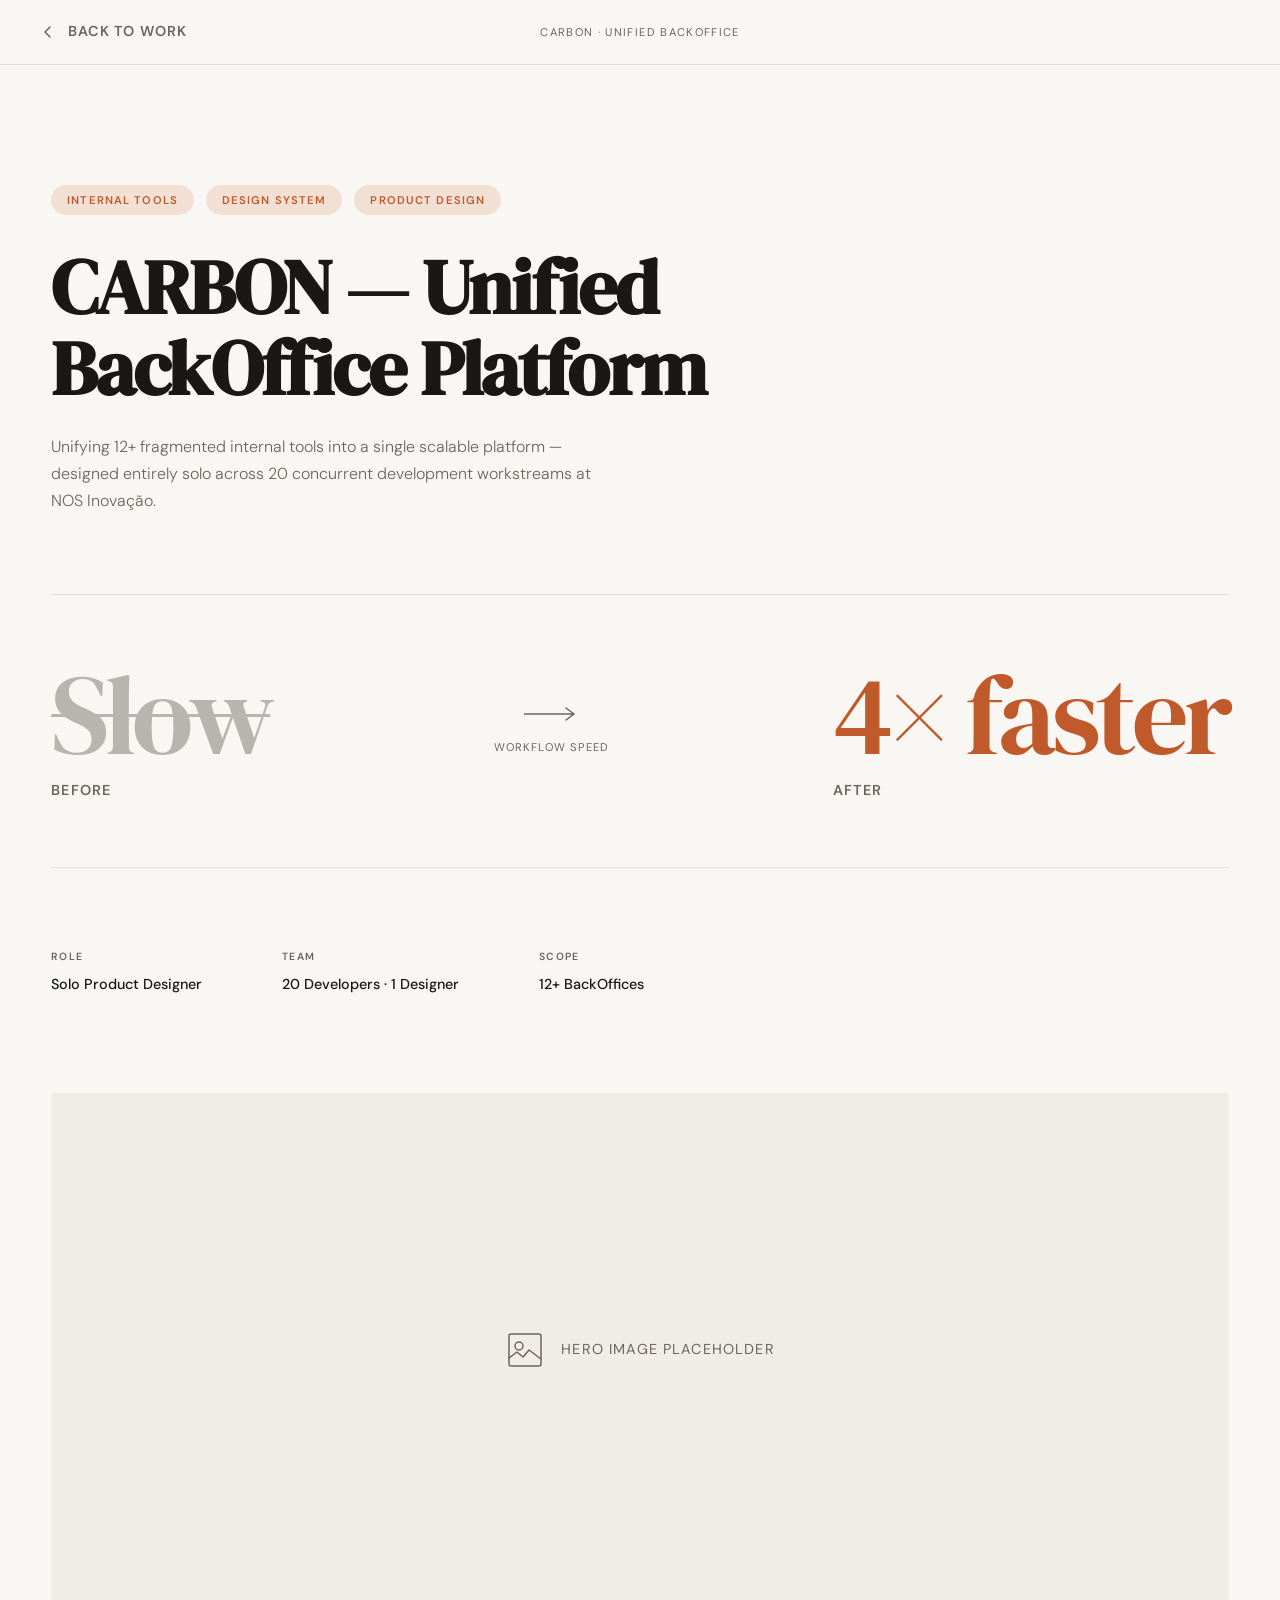
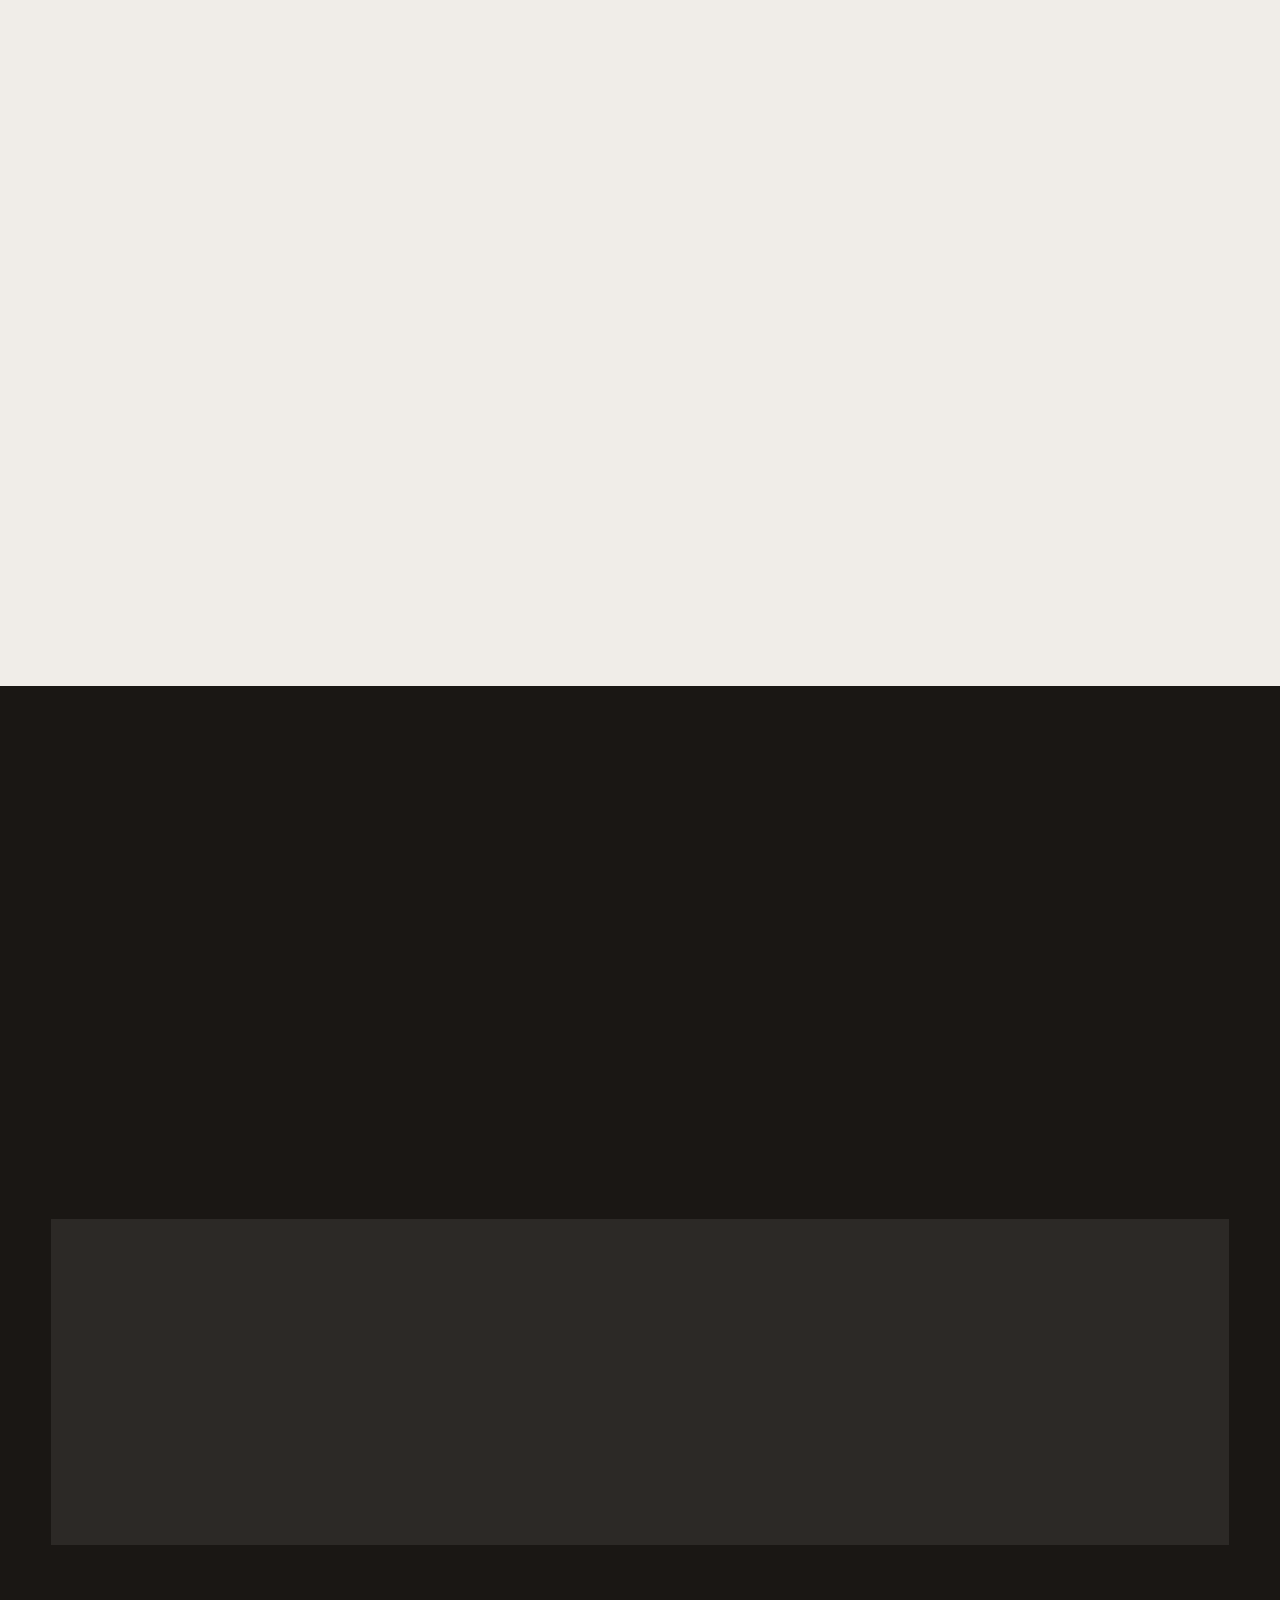
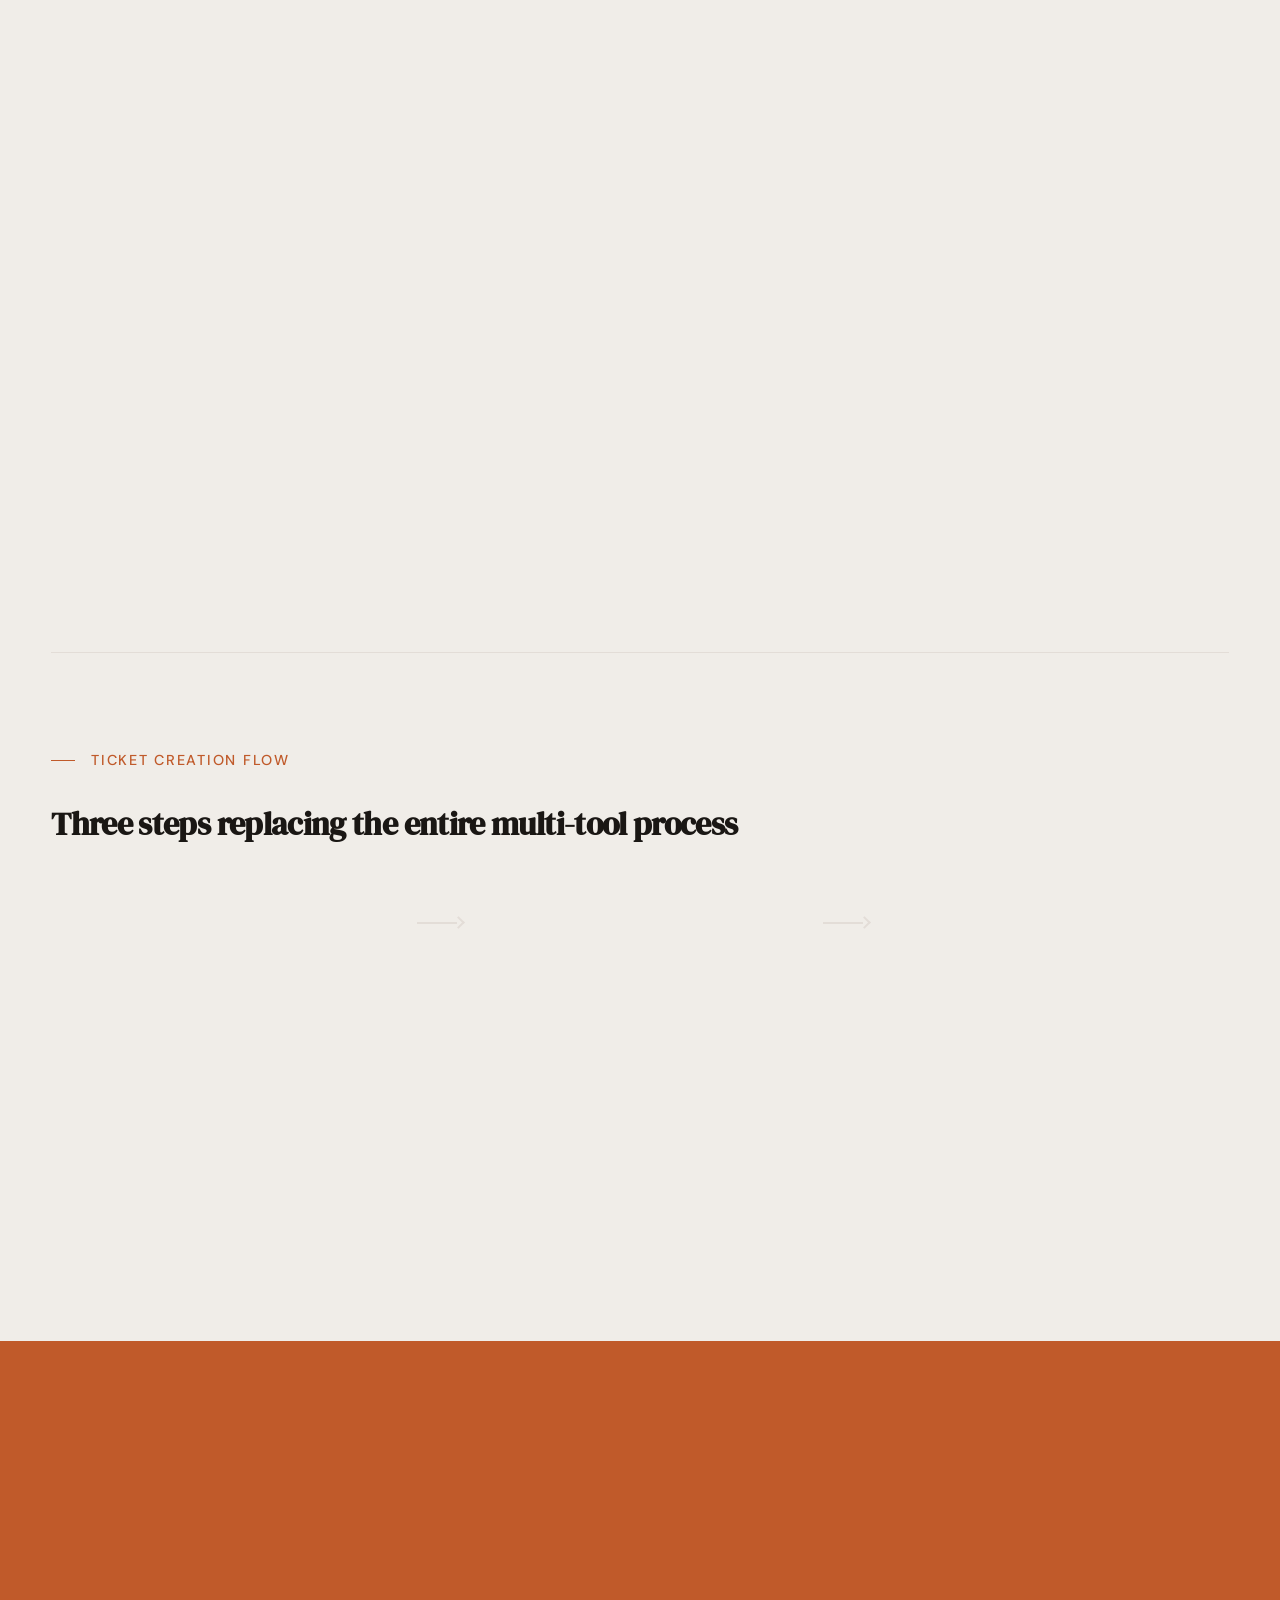
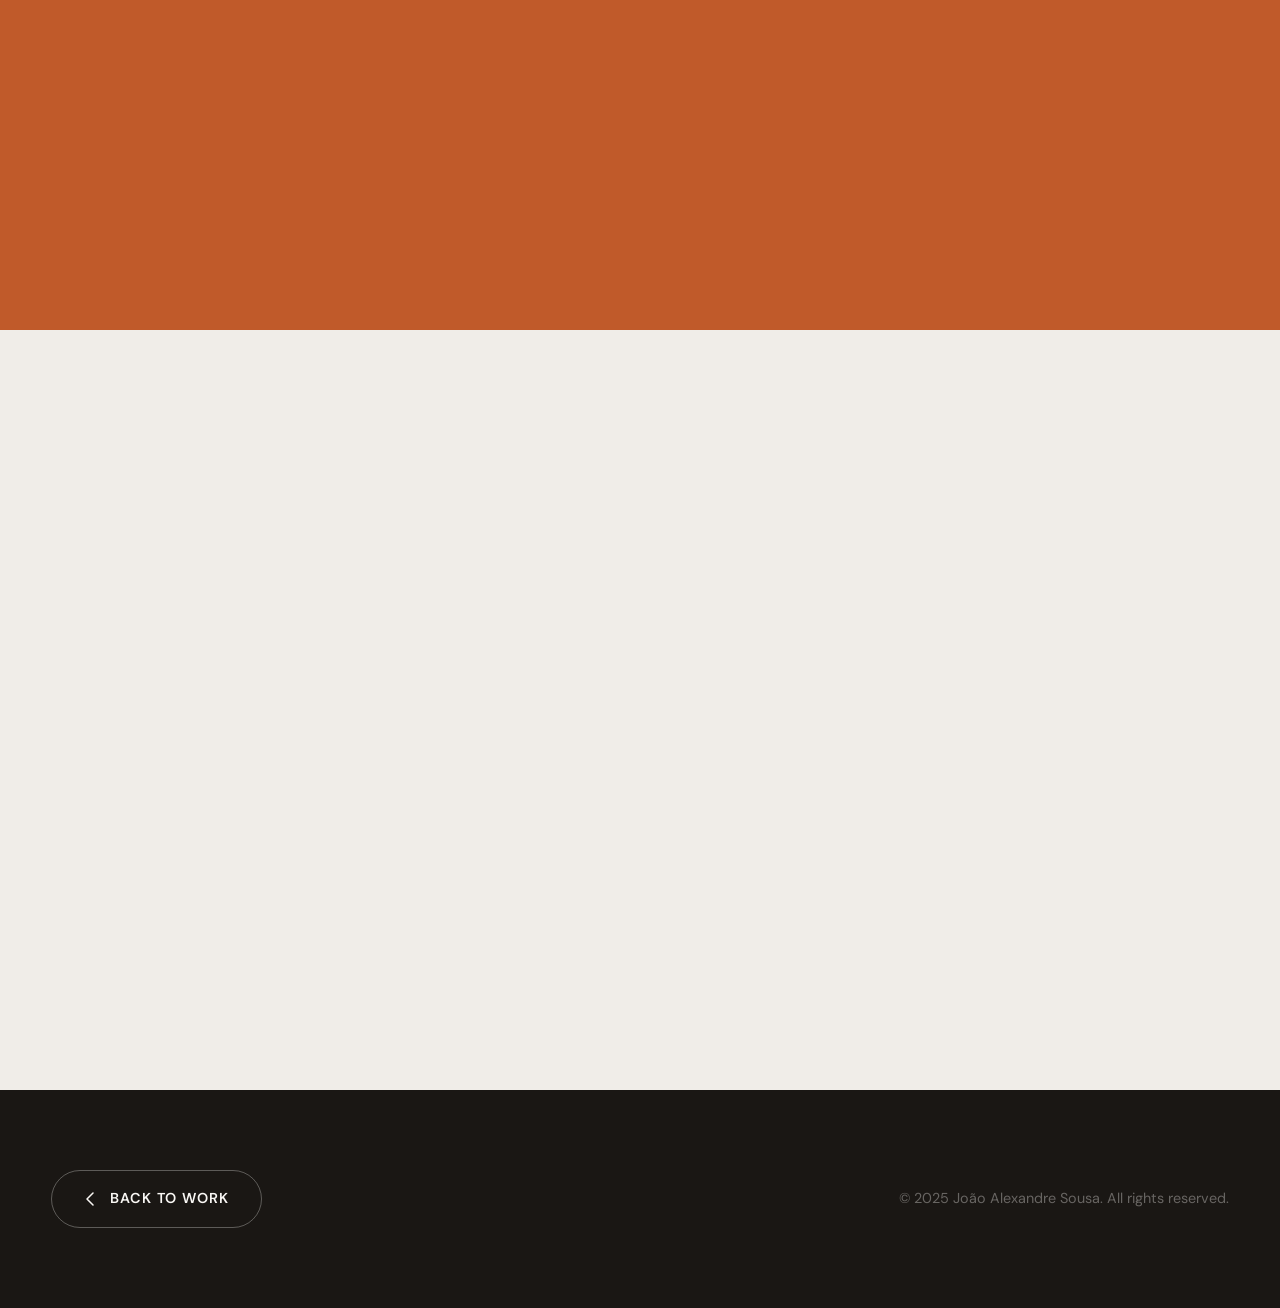
==== carbon.html @ 428cc0e3 "added images to the case study cards" ====
<!DOCTYPE html>
<html lang="en">
<head>
  <meta charset="UTF-8" />
  <meta name="viewport" content="width=device-width, initial-scale=1.0" />
  <title>CARBON — Unified BackOffice · João Alexandre Sousa</title>

  <link rel="preconnect" href="https://fonts.googleapis.com" />
  <link rel="preconnect" href="https://fonts.gstatic.com" crossorigin />
  <link href="https://fonts.googleapis.com/css2?family=DM+Sans:ital,opsz,wght@0,9..40,300;0,9..40,400;0,9..40,500;0,9..40,600;1,9..40,300&family=DM+Serif+Display:ital@0;1&display=swap" rel="stylesheet" />

  <link rel="stylesheet" href="css/tokens.css" />
  <link rel="stylesheet" href="css/base.css" />
  <link rel="stylesheet" href="css/animations.css" />
  <link rel="stylesheet" href="css/layout.css" />
  <link rel="stylesheet" href="css/components.css" />
  <link rel="stylesheet" href="css/project.css" />
</head>
<body class="project-page">

  <div class="scroll-progress" id="scroll-progress" aria-hidden="true"></div>

  <!-- ─── NAV ─── -->
  <nav class="project-nav" aria-label="Case study navigation">
    <a href="index.html#case-studies" class="project-nav__back" aria-label="Back to portfolio">
      <svg width="16" height="16" viewBox="0 0 16 16" fill="none" aria-hidden="true">
        <path d="M10 13L5 8l5-5" stroke="currentColor" stroke-width="1.5" stroke-linecap="round" stroke-linejoin="round"/>
      </svg>
      Back to Work
    </a>
    <span class="project-nav__label">CARBON · Unified BackOffice</span>
    <div></div>
  </nav>

  <main>

    <!-- ─── HERO ─── -->
    <section class="proj-hero" aria-labelledby="proj-title">
      <div class="container">
        <div class="proj-tags" aria-label="Project tags">
          <span class="proj-tag">Internal Tools</span>
          <span class="proj-tag">Design System</span>
          <span class="proj-tag">Product Design</span>
        </div>

        <h1 id="proj-title" class="proj-title">CARBON — Unified BackOffice Platform</h1>
        <p class="proj-subtitle">Unifying 12+ fragmented internal tools into a single scalable platform — designed entirely solo across 20 concurrent development workstreams at NOS Inovação.</p>

        <!-- Before → After transform -->
        <div class="hero-impact" aria-label="Impact: VIP team workflows are now 4× faster">
          <div class="hero-impact__before">
            <span class="impact-value impact-value--before">Slow</span>
            <span class="impact-label">Before</span>
          </div>
          <div class="hero-impact__arrow" aria-hidden="true">
            <svg width="56" height="16" viewBox="0 0 56 16" fill="none">
              <path d="M0 8h50M42 2l8 6-8 6" stroke="currentColor" stroke-width="1.5" stroke-linecap="round" stroke-linejoin="round"/>
            </svg>
            <span>Workflow speed</span>
          </div>
          <div class="hero-impact__after">
            <span class="impact-value impact-value--after js-counter" data-target="4" data-decimal="0" data-suffix="× faster" aria-label="4× faster">0×</span>
            <span class="impact-label">After</span>
          </div>
        </div>

        <!-- Meta row -->
        <div class="proj-meta" aria-label="Project details">
          <div class="proj-meta__item">
            <span class="proj-meta__key">Role</span>
            <span class="proj-meta__val">Solo Product Designer</span>
          </div>
          <div class="proj-meta__item">
            <span class="proj-meta__key">Team</span>
            <span class="proj-meta__val">20 Developers · 1 Designer</span>
          </div>
          <div class="proj-meta__item">
            <span class="proj-meta__key">Scope</span>
            <span class="proj-meta__val">12+ BackOffices</span>
          </div>
        </div>
      </div>

      <!-- Hero image -->
      <div class="container">
        <div class="proj-hero-img" aria-label="Project hero image placeholder">
          <svg width="40" height="40" viewBox="0 0 40 40" fill="none" aria-hidden="true">
            <rect x="4" y="4" width="32" height="32" rx="2" stroke="currentColor" stroke-width="1.5"/>
            <circle cx="14" cy="16" r="4" stroke="currentColor" stroke-width="1.5"/>
            <path d="M4 28l8-6 6 5 6-7 12 9" stroke="currentColor" stroke-width="1.5" stroke-linecap="round" stroke-linejoin="round"/>
          </svg>
          <span>Hero Image Placeholder</span>
        </div>
      </div>
    </section>

    <!-- ─── OVERVIEW ─── -->
    <section class="proj-section" aria-labelledby="sec-overview">
      <div class="container">
        <div class="proj-section__header reveal">
          <p class="section-label">Context</p>
          <h2 id="sec-overview" class="proj-section__title">Twelve tools. Zero cohesion.</h2>
        </div>
        <div class="proj-overview">
          <p class="proj-overview__text reveal">
            NOS Inovação teams relied on multiple disconnected BackOffice tools to manage operations — each built independently, each working differently, none working well together. Support agents juggled separate systems for every task: different credentials, different interfaces, different logic. There was no unified access, no shared patterns, and no design consistency across any of them. <strong>CARBON was built to fix all of it.</strong>
          </p>
          <div class="proj-ecosystem reveal reveal-delay-1" aria-label="CARBON platform scope">
            <div class="ecosystem-hub" aria-label="CARBON — unified internal platform">CARBON</div>
            <p class="ecosystem-label">One platform for</p>
            <div class="ecosystem-spokes" aria-label="BackOffice areas">
              <span>VIP Support</span>
              <span>Billing</span>
              <span>Technicians</span>
              <span>Contracts</span>
              <span>12+ More</span>
            </div>
          </div>
        </div>
      </div>
    </section>

    <!-- ─── THE VISION ─── -->
    <section class="proj-section proj-section--vision" aria-label="Project vision">
      <div class="container">
        <p class="vision-statement reveal">
          <strong>One platform.</strong> One access point. <strong>One design system.</strong>
        </p>
      </div>
    </section>

    <!-- ─── THE PROBLEM ─── -->
    <section class="proj-section proj-section--alt" aria-labelledby="sec-problem">
      <div class="container">
        <div class="proj-section__header reveal">
          <p class="section-label">The Problem</p>
          <h2 id="sec-problem" class="proj-section__title">Multiple tools. Zero shared logic.</h2>
        </div>
        <div class="problem-grid">
          <div class="problem-narrative reveal">
            <p>Internal operations teams navigated a patchwork of disconnected systems — each BackOffice built at a different time, with different conventions, different access requirements, and no design consistency. There was no single entry point and no shared interaction patterns across the entire ecosystem.</p>
            <p>The result was slow, error-prone work. Agents relied on Excel spreadsheets to bridge gaps between tools. Simple tasks required switching between multiple systems and manually copying data. When anything changed mid-process, it often meant starting over.</p>
            <blockquote class="problem-quote">
              "Operations were slow, manual, and error-prone — not because of the people, but because of the tools."
            </blockquote>
          </div>
          <div class="problem-evidence reveal reveal-delay-1">
            <p class="evidence-title">Key symptoms</p>
            <ul class="evidence-list" aria-label="Problems with the existing BackOffice landscape">
              <li>
                <span class="evidence-icon" aria-hidden="true">↓</span>
                <span>Multiple BackOffices with different logic — no shared patterns or conventions</span>
              </li>
              <li>
                <span class="evidence-icon" aria-hidden="true">↓</span>
                <span>No unified access — separate credentials and entry points for every system</span>
              </li>
              <li>
                <span class="evidence-icon" aria-hidden="true">↓</span>
                <span>Inconsistent UI patterns — every tool looked and behaved differently</span>
              </li>
              <li>
                <span class="evidence-icon" aria-hidden="true">↓</span>
                <span>Heavy reliance on Excel to fill gaps between disconnected systems</span>
              </li>
              <li>
                <span class="evidence-icon" aria-hidden="true">↓</span>
                <span>Fragmented workflows — multi-step tasks split across unconnected tools</span>
              </li>
            </ul>
          </div>
        </div>
      </div>
    </section>

    <!-- ─── THE CHALLENGE ─── -->
    <section class="proj-section proj-section--challenge" aria-labelledby="sec-challenge">
      <div class="container">
        <div class="proj-section__header reveal">
          <p class="section-label">The Challenge</p>
          <h2 id="sec-challenge" class="proj-section__title">Designed solo. Zero documentation.</h2>
        </div>
        <p class="challenge-lead reveal">Every constraint that could make a design project harder was present simultaneously — no documentation, no product ownership, no existing design system, and a 20:1 developer-to-designer ratio across 12+ concurrent workstreams.</p>
        <div class="challenge-detail">
          <div class="challenge-point reveal">
            <h3>No documentation or ownership</h3>
            <p>There were no product specs, no requirement documents, and no clear ownership for most BackOffices. Every system had to be understood from scratch before it could be redesigned.</p>
          </div>
          <div class="challenge-point reveal reveal-delay-1">
            <h3>Raw API responses only</h3>
            <p>Product requirements had to be mapped directly from raw JSON API responses. Understanding what data existed — and what it meant for users — required close, ongoing collaboration with engineering at every stage.</p>
          </div>
          <div class="challenge-point reveal reveal-delay-2">
            <h3>20 developers. 1 designer.</h3>
            <p>As the sole designer, I was responsible for every BackOffice across every development workstream simultaneously — building and maintaining a design system that could scale far faster than any individual could alone.</p>
          </div>
        </div>
      </div>
    </section>

    <!-- ─── MY ROLE ─── -->
    <section class="proj-section" aria-labelledby="sec-role">
      <div class="container">
        <div class="proj-section__header reveal">
          <p class="section-label">My Role</p>
          <h2 id="sec-role" class="proj-section__title">Solo designer across the entire platform</h2>
        </div>
        <div class="role-layout reveal">
          <p class="role-statement">Sole Product Designer across all of CARBON — responsible for every BackOffice, every component, and every design decision. From building the design system from scratch to designing complex operational workflows, the entire design function was a team of one.</p>
          <div class="role-chips" aria-label="Skills applied on this project">
            <span class="chip">Design System</span>
            <span class="chip">UX/UI Design</span>
            <span class="chip">Information Architecture</span>
            <span class="chip">Stakeholder Research</span>
            <span class="chip">Cross-team Collaboration</span>
          </div>
        </div>
      </div>
    </section>

    <!-- ─── PROCESS ─── -->
    <section class="proj-section proj-section--alt" aria-labelledby="sec-process">
      <div class="container">
        <div class="proj-section__header reveal">
          <p class="section-label">Process</p>
          <h2 id="sec-process" class="proj-section__title">How I approached the problem</h2>
        </div>
        <div class="process-steps" role="list" aria-label="Design process steps">
          <div class="process-step reveal" role="listitem">
            <span class="process-step__num" aria-hidden="true">01</span>
            <h3 class="process-step__title">Shadow Research</h3>
            <p class="process-step__desc">Spent several days sitting with support agents on real live calls — observing workflows, noting friction, and building a firsthand understanding of how operations actually ran.</p>
          </div>
          <div class="process-step reveal reveal-delay-1" role="listitem">
            <span class="process-step__num" aria-hidden="true">02</span>
            <h3 class="process-step__title">Stakeholder Interviews</h3>
            <p class="process-step__desc">Structured sessions with team leads across departments — mapping priorities and the specific operational logic each BackOffice needed to support.</p>
          </div>
          <div class="process-step reveal reveal-delay-2" role="listitem">
            <span class="process-step__num" aria-hidden="true">03</span>
            <h3 class="process-step__title">Requirements from JSON</h3>
            <p class="process-step__desc">With no documentation available, product requirements were derived directly from raw API responses — mapping data structures into user-facing logic alongside engineering.</p>
          </div>
          <div class="process-step reveal reveal-delay-3" role="listitem">
            <span class="process-step__num" aria-hidden="true">04</span>
            <h3 class="process-step__title">Information Architecture</h3>
            <p class="process-step__desc">Structured 12+ BackOffices into one coherent system — defining shared navigation, access patterns, and the IA that would make everything feel like a single product.</p>
          </div>
          <div class="process-step reveal reveal-delay-3" role="listitem">
            <span class="process-step__num" aria-hidden="true">05</span>
            <h3 class="process-step__title">Design &amp; System</h3>
            <p class="process-step__desc">Built the design system and all BackOffice UX/UI in parallel — each component shared across workstreams as soon as it was ready, keeping pace with 20 active development streams.</p>
          </div>
        </div>
      </div>
    </section>

    <!-- ─── VIP CARBON DEEP DIVE ─── -->
    <section class="proj-section" aria-labelledby="sec-vip">
      <div class="container">
        <div class="proj-section__header reveal">
          <p class="section-label">Deep Dive</p>
          <h2 id="sec-vip" class="proj-section__title">VIP Carbon — the case within the case</h2>
        </div>
        <p class="proj-section__intro reveal">CARBON unified 12+ BackOffices. VIP Carbon shows what that unification meant in practice — taking one of the most complex operational workflows and collapsing it into a single, guided experience.</p>

        <div class="vip-context reveal">
          <p>The VIP team handles calls from NOS's most sensitive clients — high-value accounts where every interaction carries significant weight. Before CARBON, a single support call required agents to navigate <strong>3 separate tools</strong>, manually copying data between them at each step.</p>
        </div>

        <blockquote class="problem-quote reveal">
          "If someone calls with an issue, I search their NIF in one tool, copy the ID into another to get their history, check a third tool to book a technician visit, then log it in our own BO. If anything changes — missed visit, wrong address — I have to start almost from scratch."
          <cite>— VIP Support Agent</cite>
        </blockquote>

        <div class="vip-old-flow reveal" aria-label="Old process: 3 separate tools per call">
          <p class="evidence-title">Old process — 3 tools, every call</p>
          <div class="vip-tools">
            <div class="vip-tool">
              <span class="vip-tool__num">1</span>
              <span class="vip-tool__label">Client lookup — search by NIF</span>
            </div>
            <div class="vip-tool-arrow" aria-hidden="true">→ copy ID →</div>
            <div class="vip-tool">
              <span class="vip-tool__num">2</span>
              <span class="vip-tool__label">Client history tool</span>
            </div>
            <div class="vip-tool-arrow" aria-hidden="true">→ switch tool →</div>
            <div class="vip-tool">
              <span class="vip-tool__num">3</span>
              <span class="vip-tool__label">Technician booking + ticket log</span>
            </div>
          </div>
        </div>
      </div>
    </section>

    <!-- ─── THE SOLUTION ─── -->
    <section class="proj-section proj-section--alt" aria-labelledby="sec-solution">
      <div class="container">
        <div class="proj-section__header reveal">
          <p class="section-label">The Solution</p>
          <h2 id="sec-solution" class="proj-section__title">Three features. One seamless workflow.</h2>
        </div>
        <p class="proj-section__intro reveal">VIP Carbon replaced three disconnected tools with one unified experience — built around how agents actually work, not how the underlying systems happened to be structured.</p>

        <div class="auth-methods" aria-label="CARBON VIP solution features">
          <div class="auth-method auth-method--primary reveal">
            <div class="auth-method__badge">Homepage</div>
            <h3 class="auth-method__title">Kanban Dashboard</h3>
            <p class="auth-method__desc">A Jira-inspired layout giving agents an instant overview of all work — upcoming tickets on the left, today's highlighted in the centre, closed on the right. Auto-updates based on ticket due dates, no manual sorting required.</p>
            <div class="auth-method__detail">Upcoming · Today · Closed</div>
          </div>
          <div class="auth-method reveal reveal-delay-1">
            <div class="auth-method__badge">Ticket Creation</div>
            <h3 class="auth-method__title">3-Step Flow</h3>
            <p class="auth-method__desc">The entire multi-tool process collapsed into three guided steps — replacing tool-switching and manual data-copying with a single, end-to-end flow that never leaves CARBON.</p>
            <div class="auth-method__detail">NIF lookup · Issue + booking · Origin</div>
          </div>
          <div class="auth-method reveal reveal-delay-2">
            <div class="auth-method__badge">Client View</div>
            <h3 class="auth-method__title">Unified History</h3>
            <p class="auth-method__desc">A centralised view of the entire client record — full history, all interactions, all context — in a single place. No more copying IDs between tools to piece together a client's timeline.</p>
            <div class="auth-method__detail">Full profile · History · Actions</div>
          </div>
        </div>

        <!-- ─── Ticket creation flow ─── -->
        <div class="carbon-ticket-flow">
          <p class="section-label">Ticket Creation Flow</p>
          <h3 class="carbon-ticket-flow__title">Three steps replacing the entire multi-tool process</h3>

          <div class="signup-flow" role="list" aria-label="3-step ticket creation flow">
            <div class="flow-step reveal" role="listitem">
              <div class="flow-step__num" aria-hidden="true">1</div>
              <div class="flow-step__content">
                <h3>Enter Client NIF</h3>
                <p>Auto-fetches full client profile instantly.</p>
              </div>
            </div>
            <div class="flow-connector" aria-hidden="true"></div>
            <div class="flow-step reveal reveal-delay-1" role="listitem">
              <div class="flow-step__num" aria-hidden="true">2</div>
              <div class="flow-step__content">
                <h3>Issue + Booking</h3>
                <p>Log the issue and book a technician — without leaving CARBON.</p>
              </div>
            </div>
            <div class="flow-connector" aria-hidden="true"></div>
            <div class="flow-step reveal reveal-delay-2" role="listitem">
              <div class="flow-step__num" aria-hidden="true">3</div>
              <div class="flow-step__content">
                <h3>Origin &amp; Submit</h3>
                <p>Ticket created. No copying, no tool-switching, no manual logging.</p>
              </div>
            </div>
          </div>
        </div>

      </div>
    </section>

    <!-- ─── OUTCOMES ─── -->
    <section class="proj-section proj-outcomes" aria-labelledby="sec-outcomes">
      <div class="container">
        <div class="proj-section__header reveal">
          <p class="section-label">Outcomes</p>
          <h2 id="sec-outcomes" class="proj-section__title">The impact of one platform</h2>
        </div>
        <div class="outcomes-grid">
          <div class="outcome reveal">
            <span class="outcome__value">12+</span>
            <span class="outcome__label">BackOffices unified into one platform</span>
          </div>
          <div class="outcome reveal reveal-delay-1">
            <span class="outcome__value">4×</span>
            <span class="outcome__label">Faster workflows reported by VIP team</span>
          </div>
          <div class="outcome reveal reveal-delay-2">
            <span class="outcome__value">1</span>
            <span class="outcome__label">Shared design system across all BackOffices</span>
          </div>
          <div class="outcome reveal reveal-delay-3">
            <span class="outcome__value">20:1</span>
            <span class="outcome__label">Developer-to-designer ratio, designed solo</span>
          </div>
        </div>
      </div>
    </section>

    <!-- ─── REFLECTION ─── -->
    <section class="proj-section proj-section--alt" aria-labelledby="sec-reflection">
      <div class="container">
        <div class="proj-section__header reveal">
          <p class="section-label">Reflection</p>
          <h2 id="sec-reflection" class="proj-section__title">What this project taught me</h2>
        </div>
        <div class="reflection-grid">
          <div class="reflection-item reveal">
            <h3>Designing under ambiguity is a skill</h3>
            <p>With no documentation and raw API responses as the only source of truth, I had to build comfort with uncertainty. Every decision was made with incomplete information — learning to move forward confidently despite that was as valuable as any design method I know.</p>
          </div>
          <div class="reflection-item reveal reveal-delay-1">
            <h3>Systems thinking scales where individual effort cannot</h3>
            <p>Covering 12+ BackOffices solo was only possible because of the design system. Every component designed once became a component available everywhere, immediately. Without systems thinking from day one, the project would have been impossible at this scale.</p>
          </div>
          <div class="reflection-item reveal reveal-delay-2">
            <h3>A designer is a partner, not a service</h3>
            <p>Working alongside 20 developers — embedded in real workflows and stakeholder decisions — showed me that design's greatest leverage isn't in the pixels. It's in being present at the right conversations and shaping the right decisions before a single screen is ever drawn.</p>
          </div>
        </div>
      </div>
    </section>

  </main>

  <!-- ─── FOOTER ─── -->
  <footer class="project-footer" role="contentinfo">
    <div class="container">
      <div class="project-footer__inner">
        <a href="index.html#case-studies" class="btn btn--inverse" aria-label="Back to portfolio">
          <svg width="14" height="14" viewBox="0 0 14 14" fill="none" aria-hidden="true">
            <path d="M9 1L3 7l6 6" stroke="currentColor" stroke-width="1.5" stroke-linecap="round" stroke-linejoin="round"/>
          </svg>
          <span>Back to Work</span>
        </a>
        <span class="project-footer__copy">© 2025 João Alexandre Sousa. All rights reserved.</span>
      </div>
    </div>
  </footer>

  <script src="js/reveal.js"></script>
  <script src="js/project.js"></script>

</body>
</html>
---- css/tokens.css ----
:root {
  --space: 8px;

  --col-bg:        #F9F7F4;
  --col-surface:   #F0EDE8;
  --col-ink:       #1A1714;
  --col-ink-muted: #6B6560;
  --col-accent:    #C05A2A;
  --col-accent-lt: #F2E0D5;
  --col-border:    #E3DDD7;
  --col-card-bg:   #FFFFFF;

  --font-display: 'DM Serif Display', Georgia, serif;
  --font-body:    'DM Sans', sans-serif;

  --h1: clamp(3rem, 7vw, 7rem);
  --h2: clamp(2rem, 4vw, 3.5rem);
  --h3: clamp(1.25rem, 2vw, 1.75rem);
  --body-lg: clamp(1rem, 1.2vw, 1.125rem);
  --body-sm: 0.9rem;

  --section-gap: clamp(80px, 12vw, 160px);
  --container: min(1200px, 92vw);

  --ease-out: cubic-bezier(0.22, 1, 0.36, 1);
  --ease-in-out: cubic-bezier(0.65, 0, 0.35, 1);
}
---- css/base.css ----
*, *::before, *::after { box-sizing: border-box; margin: 0; padding: 0; }

html { scroll-behavior: smooth; }

body {
  font-family: var(--font-body);
  font-size: var(--body-lg);
  background: var(--col-bg);
  color: var(--col-ink);
  line-height: 1.65;
  overflow-x: hidden;
}

img { display: block; max-width: 100%; }
a { color: inherit; }

::-webkit-scrollbar { width: 4px; }
::-webkit-scrollbar-track { background: var(--col-surface); }
::-webkit-scrollbar-thumb { background: var(--col-accent); }

::selection {
  background: var(--col-accent);
  color: #fff;
}
---- css/animations.css ----
#curtain {
  position: fixed;
  inset: 0;
  background: var(--col-ink);
  z-index: 9999;
  animation: curtainLift 1.1s var(--ease-in-out) 0.3s forwards;
}

@keyframes curtainLift {
  0%   { transform: translateY(0); }
  100% { transform: translateY(-100%); }
}

@keyframes fadeUp {
  to { opacity: 1; transform: translateY(0); }
}

@keyframes slideLine {
  0%   { transform: translateX(-100%); }
  50%  { transform: translateX(0); }
  100% { transform: translateX(100%); }
}

.reveal {
  opacity: 0;
  transform: translateY(40px);
  transition: opacity 0.8s var(--ease-out), transform 0.8s var(--ease-out);
}

.reveal.visible {
  opacity: 1;
  transform: translateY(0);
}

.reveal-delay-1 { transition-delay: 0.1s; }
.reveal-delay-2 { transition-delay: 0.2s; }
.reveal-delay-3 { transition-delay: 0.35s; }
.reveal-delay-4 { transition-delay: 0.5s; }
---- css/layout.css ----
.container {
  width: var(--container);
  margin-inline: auto;
}

section {
  padding: var(--section-gap) 0;
  position: relative;
}

section + section {
  border-top: 1px solid var(--col-border);
}

.parallax-bg {
  will-change: transform;
}

.section-label {
  font-size: var(--body-sm);
  font-weight: 500;
  letter-spacing: 0.12em;
  text-transform: uppercase;
  color: var(--col-accent);
  margin-bottom: calc(var(--space) * 4);
  display: flex;
  align-items: center;
  gap: calc(var(--space) * 2);
}

.section-label::before {
  content: '';
  width: 24px;
  height: 1.5px;
  background: var(--col-accent);
}

.section-title {
  font-family: var(--font-display);
  font-size: var(--h2);
  line-height: 1.1;
  letter-spacing: -0.015em;
  color: var(--col-ink);
  max-width: 22ch;
}
---- css/components.css ----
.btn {
  display: inline-flex;
  align-items: center;
  gap: calc(var(--space) * 1.5);
  padding: calc(var(--space) * 2) calc(var(--space) * 4);
  border: 1.5px solid var(--col-ink);
  font-family: var(--font-body);
  font-size: var(--body-sm);
  font-weight: 600;
  letter-spacing: 0.06em;
  text-transform: uppercase;
  text-decoration: none;
  color: var(--col-ink);
  cursor: pointer;
  background: transparent;
  border-radius: 100px;
  transition: background 0.25s, color 0.25s, border-color 0.25s;
  position: relative;
  overflow: hidden;
}

.btn::after {
  content: '';
  position: absolute;
  inset: 0;
  background: var(--col-ink);
  transform: translateY(100%);
  transition: transform 0.35s var(--ease-out);
  z-index: 0;
}

.btn span { position: relative; z-index: 1; }

.btn:hover { color: var(--col-bg); }
.btn:hover::after { transform: translateY(0); }

.btn--accent {
  border-color: var(--col-accent);
  color: var(--col-accent);
}
.btn--accent::after { background: var(--col-accent); }
.btn--accent:hover { color: #fff; }

.btn--inverse {
  border-color: rgba(249,247,244,0.3);
  color: var(--col-bg);
}
.btn--inverse::after { background: var(--col-bg); }
.btn--inverse:hover { color: var(--col-ink); }
---- css/project.css ----
/* ─── PROJECT PAGE ─────────────────────────────────────────────────────────── */

/* Override global section border for project pages */
body.project-page section + section {
  border-top: none;
}

/* ─── SCROLL PROGRESS ─── */
.scroll-progress {
  position: fixed;
  top: 0;
  left: 0;
  height: 2px;
  background: var(--col-accent);
  z-index: 200;
  width: 0%;
  transition: width 0.1s linear;
}

/* ─── PROJECT NAV ─── */
.project-nav {
  position: sticky;
  top: 0;
  z-index: 100;
  background: var(--col-bg);
  border-bottom: 1px solid var(--col-border);
  padding: calc(var(--space) * 2.5) calc(var(--space) * 5);
  display: grid;
  grid-template-columns: 1fr auto 1fr;
  align-items: center;
  gap: var(--space);
}

.project-nav__back {
  display: inline-flex;
  align-items: center;
  gap: calc(var(--space) * 1.5);
  font-size: var(--body-sm);
  font-weight: 600;
  letter-spacing: 0.06em;
  text-transform: uppercase;
  color: var(--col-ink-muted);
  text-decoration: none;
  transition: color 0.2s;
}

.project-nav__back:hover { color: var(--col-accent); }
.project-nav__back svg { flex-shrink: 0; }

.project-nav__label {
  font-size: 0.7rem;
  letter-spacing: 0.12em;
  text-transform: uppercase;
  color: var(--col-ink-muted);
  text-align: center;
}

/* ─── SHARED SECTION SHELL ─── */
.proj-section {
  padding: clamp(60px, 10vw, 120px) 0;
}

.proj-section--alt {
  background: var(--col-surface);
}

.proj-section__header {
  margin-bottom: clamp(32px, 5vw, 60px);
}

.proj-section__title {
  font-family: var(--font-display);
  font-size: var(--h2);
  line-height: 1.1;
  letter-spacing: -0.02em;
  margin-top: calc(var(--space) * 2);
  max-width: 22ch;
}

.proj-section__intro {
  color: var(--col-ink-muted);
  font-size: var(--body-lg);
  max-width: 60ch;
  margin-bottom: clamp(32px, 5vw, 56px);
  font-weight: 300;
  line-height: 1.75;
}

/* ─── HERO ─── */
.proj-hero {
  padding: clamp(60px, 10vw, 120px) 0 0;
}

.proj-tags {
  display: flex;
  flex-wrap: wrap;
  gap: calc(var(--space) * 1.5);
  margin-bottom: calc(var(--space) * 4);
}

.proj-tag {
  font-size: 0.7rem;
  font-weight: 600;
  letter-spacing: 0.1em;
  text-transform: uppercase;
  color: var(--col-accent);
  background: var(--col-accent-lt);
  padding: calc(var(--space) * 0.75) calc(var(--space) * 2);
  border-radius: 100px;
}

.proj-title {
  font-family: var(--font-display);
  font-size: clamp(2.5rem, 6vw, 5rem);
  line-height: 1.05;
  letter-spacing: -0.025em;
  margin-bottom: calc(var(--space) * 3);
  max-width: 20ch;
}

.proj-subtitle {
  color: var(--col-ink-muted);
  font-size: var(--body-lg);
  max-width: 52ch;
  font-weight: 300;
  line-height: 1.7;
  margin-bottom: calc(var(--space) * 10);
}

/* Before → After impact transform */
.hero-impact {
  display: flex;
  align-items: center;
  gap: calc(var(--space) * 8);
  padding: calc(var(--space) * 8) 0;
  margin-bottom: calc(var(--space) * 10);
  border-top: 1px solid var(--col-border);
  border-bottom: 1px solid var(--col-border);
}

.hero-impact__before,
.hero-impact__after {
  display: flex;
  flex-direction: column;
  gap: calc(var(--space) * 1);
}

.impact-value {
  font-family: var(--font-display);
  font-size: clamp(3.5rem, 9vw, 7rem);
  line-height: 1;
  letter-spacing: -0.04em;
}

.impact-value--before {
  color: var(--col-ink-muted);
  opacity: 0.45;
  text-decoration: line-through;
  text-decoration-thickness: 3px;
}

.impact-value--after {
  color: var(--col-accent);
}

.impact-label {
  font-size: var(--body-sm);
  font-weight: 600;
  letter-spacing: 0.08em;
  text-transform: uppercase;
  color: var(--col-ink-muted);
}

.hero-impact__arrow {
  flex: 1;
  display: flex;
  flex-direction: column;
  align-items: center;
  gap: calc(var(--space) * 2);
  color: var(--col-ink-muted);
}

.hero-impact__arrow span {
  font-size: 0.7rem;
  letter-spacing: 0.1em;
  text-transform: uppercase;
}

/* Project meta row */
.proj-meta {
  display: grid;
  grid-template-columns: repeat(3, auto);
  gap: calc(var(--space) * 10);
  justify-content: start;
  margin-bottom: calc(var(--space) * 12);
}

.proj-meta__key {
  display: block;
  font-size: 0.65rem;
  font-weight: 600;
  letter-spacing: 0.12em;
  text-transform: uppercase;
  color: var(--col-ink-muted);
  margin-bottom: calc(var(--space) * 1);
}

.proj-meta__val {
  display: block;
  font-weight: 500;
  font-size: var(--body-sm);
}

/* Hero image block */
.proj-hero-img {
  width: 100%;
  aspect-ratio: 16/7;
  background: var(--col-surface);
  display: flex;
  align-items: center;
  justify-content: center;
  gap: calc(var(--space) * 2);
  color: var(--col-ink-muted);
  font-size: var(--body-sm);
  letter-spacing: 0.08em;
  text-transform: uppercase;
  margin-top: calc(var(--space) * 2);
}

/* ─── OVERVIEW ─── */
.proj-overview {
  display: grid;
  grid-template-columns: 1.1fr 0.9fr;
  gap: calc(var(--space) * 16);
  align-items: start;
}

.proj-overview__text {
  font-size: var(--body-lg);
  line-height: 1.85;
  color: var(--col-ink-muted);
}

.proj-overview__text strong {
  color: var(--col-ink);
  font-weight: 600;
}

/* Ecosystem diagram */
.proj-ecosystem {
  display: flex;
  flex-direction: column;
  align-items: center;
  gap: calc(var(--space) * 5);
  padding: calc(var(--space) * 8);
  background: var(--col-card-bg);
  border: 1px solid var(--col-border);
}

.ecosystem-hub {
  font-family: var(--font-display);
  font-size: 1.1rem;
  padding: calc(var(--space) * 2.5) calc(var(--space) * 6);
  background: var(--col-accent);
  color: #fff;
  border-radius: 100px;
  letter-spacing: 0.04em;
}

.ecosystem-label {
  font-size: 0.65rem;
  font-weight: 600;
  letter-spacing: 0.12em;
  text-transform: uppercase;
  color: var(--col-ink-muted);
}

.ecosystem-spokes {
  display: flex;
  flex-wrap: wrap;
  gap: calc(var(--space) * 2);
  justify-content: center;
}

.ecosystem-spokes span {
  padding: calc(var(--space) * 1.5) calc(var(--space) * 3);
  background: var(--col-surface);
  border: 1px solid var(--col-border);
  font-size: var(--body-sm);
  border-radius: 100px;
  color: var(--col-ink-muted);
}

/* ─── PROBLEM ─── */
.problem-grid {
  display: grid;
  grid-template-columns: 3fr 2fr;
  gap: calc(var(--space) * 12);
  align-items: start;
}

.problem-narrative p {
  color: var(--col-ink-muted);
  line-height: 1.85;
  margin-bottom: calc(var(--space) * 4);
  font-size: var(--body-lg);
}

.problem-quote {
  border-left: 3px solid var(--col-accent);
  padding: calc(var(--space) * 2) 0 calc(var(--space) * 2) calc(var(--space) * 5);
  margin-top: calc(var(--space) * 8);
  font-family: var(--font-display);
  font-size: clamp(1.15rem, 2vw, 1.6rem);
  line-height: 1.35;
  font-style: italic;
  color: var(--col-ink);
}

.evidence-title {
  font-size: 0.65rem;
  font-weight: 600;
  letter-spacing: 0.12em;
  text-transform: uppercase;
  color: var(--col-ink-muted);
  margin-bottom: calc(var(--space) * 4);
}

.evidence-list {
  list-style: none;
  display: flex;
  flex-direction: column;
  gap: calc(var(--space) * 2);
}

.evidence-list li {
  display: flex;
  align-items: flex-start;
  gap: calc(var(--space) * 3);
  padding: calc(var(--space) * 3) calc(var(--space) * 4);
  background: var(--col-card-bg);
  border: 1px solid var(--col-border);
}

.evidence-icon {
  color: var(--col-accent);
  font-weight: 700;
  flex-shrink: 0;
  font-size: 0.9rem;
  margin-top: 2px;
}

.evidence-list li span:last-child {
  font-size: var(--body-sm);
  color: var(--col-ink-muted);
  line-height: 1.6;
}

/* ─── MY ROLE ─── */
.role-layout {
  max-width: 68ch;
}

.role-statement {
  font-size: var(--body-lg);
  line-height: 1.8;
  color: var(--col-ink-muted);
  margin-bottom: calc(var(--space) * 7);
  font-weight: 300;
}

.role-chips {
  display: flex;
  flex-wrap: wrap;
  gap: calc(var(--space) * 2);
}

.chip {
  padding: calc(var(--space) * 1.5) calc(var(--space) * 4);
  border: 1.5px solid var(--col-border);
  font-size: var(--body-sm);
  font-weight: 500;
  border-radius: 100px;
  color: var(--col-ink);
  background: var(--col-card-bg);
  transition: border-color 0.2s, color 0.2s;
}

.chip:hover {
  border-color: var(--col-accent);
  color: var(--col-accent);
}

/* ─── PROCESS ─── */
.process-steps {
  display: grid;
  grid-template-columns: repeat(5, 1fr);
  gap: calc(var(--space) * 2);
  position: relative;
}

.process-steps::before {
  content: '';
  position: absolute;
  top: 23px;
  left: 24px;
  right: 24px;
  height: 1px;
  background: var(--col-border);
  z-index: 0;
}

.process-step {
  position: relative;
  z-index: 1;
  padding-top: calc(var(--space) * 9);
  padding-right: calc(var(--space) * 2);
}

.process-step__num {
  position: absolute;
  top: 0;
  left: 0;
  width: 48px;
  height: 48px;
  background: var(--col-surface);
  border: 1.5px solid var(--col-border);
  border-radius: 50%;
  display: flex;
  align-items: center;
  justify-content: center;
  font-size: 0.6rem;
  font-weight: 700;
  letter-spacing: 0.06em;
  color: var(--col-accent);
}

.process-step__title {
  font-family: var(--font-display);
  font-size: clamp(0.9rem, 1.2vw, 1.1rem);
  margin-bottom: calc(var(--space) * 2);
  line-height: 1.3;
}

.process-step__desc {
  font-size: var(--body-sm);
  color: var(--col-ink-muted);
  line-height: 1.7;
}

/* ─── KEY INSIGHTS ─── */
.insights-grid {
  display: grid;
  grid-template-columns: repeat(3, 1fr);
  gap: calc(var(--space) * 4);
}

.insight-card {
  padding: calc(var(--space) * 7) calc(var(--space) * 6);
  background: var(--col-card-bg);
  border: 1px solid var(--col-border);
  transition: box-shadow 0.25s;
}

.insight-card:hover {
  box-shadow: 0 4px 32px rgba(26, 23, 20, 0.06);
}

.insight-num {
  display: block;
  font-size: 0.65rem;
  font-weight: 700;
  letter-spacing: 0.14em;
  color: var(--col-accent);
  margin-bottom: calc(var(--space) * 4);
}

.insight-title {
  font-family: var(--font-display);
  font-size: clamp(1.1rem, 1.6vw, 1.35rem);
  margin-bottom: calc(var(--space) * 3);
  line-height: 1.3;
}

.insight-desc {
  font-size: var(--body-sm);
  color: var(--col-ink-muted);
  line-height: 1.75;
}

/* ─── DESIGN PRINCIPLES ─── */
.principles-grid {
  display: grid;
  grid-template-columns: repeat(3, 1fr);
  gap: 0;
}

.principle {
  padding: calc(var(--space) * 9) calc(var(--space) * 7) calc(var(--space) * 7);
  border-top: 3px solid var(--col-border);
  border-right: 1px solid var(--col-border);
  transition: border-top-color 0.3s;
}

.principle:last-child {
  border-right: none;
}

.principle:hover {
  border-top-color: var(--col-accent);
}

.principle__num {
  display: block;
  font-family: var(--font-display);
  font-size: 3rem;
  color: var(--col-accent);
  opacity: 0.25;
  line-height: 1;
  margin-bottom: calc(var(--space) * 4);
  font-style: italic;
}

.principle__title {
  font-family: var(--font-display);
  font-size: clamp(1.25rem, 2vw, 1.7rem);
  line-height: 1.2;
  margin-bottom: calc(var(--space) * 4);
}

.principle__desc {
  font-size: var(--body-sm);
  color: var(--col-ink-muted);
  line-height: 1.8;
}

/* ─── AUTH METHODS ─── */
.auth-methods {
  display: grid;
  grid-template-columns: repeat(3, 1fr);
  gap: calc(var(--space) * 4);
}

.auth-method {
  padding: calc(var(--space) * 8) calc(var(--space) * 7);
  background: var(--col-card-bg);
  border: 1px solid var(--col-border);
  transition: border-color 0.25s, box-shadow 0.25s, transform 0.25s var(--ease-out);
}

.auth-method:hover {
  border-color: var(--col-accent);
  box-shadow: 0 8px 32px rgba(192, 90, 42, 0.08);
  transform: translateY(-3px);
}

.auth-method--primary {
  border-color: var(--col-accent);
}

.auth-method__badge {
  font-size: 0.65rem;
  font-weight: 700;
  letter-spacing: 0.14em;
  text-transform: uppercase;
  color: var(--col-accent);
  margin-bottom: calc(var(--space) * 4);
}

.auth-method__title {
  font-family: var(--font-display);
  font-size: 1.6rem;
  margin-bottom: calc(var(--space) * 3);
  line-height: 1.2;
}

.auth-method__desc {
  font-size: var(--body-sm);
  color: var(--col-ink-muted);
  line-height: 1.75;
  margin-bottom: calc(var(--space) * 5);
}

.auth-method__detail {
  font-size: var(--body-sm);
  font-weight: 600;
  color: var(--col-ink);
  padding-top: calc(var(--space) * 4);
  border-top: 1px solid var(--col-border);
  letter-spacing: 0.04em;
}

/* ─── SIGNUP FLOW ─── */
.signup-flow {
  display: flex;
  align-items: flex-start;
  margin-bottom: calc(var(--space) * 14);
  overflow-x: auto;
  -webkit-overflow-scrolling: touch;
  padding-bottom: calc(var(--space) * 2);
}

/* ─── FLOW DECISION CALLOUT ─── */
.flow-decision {
  background: var(--col-surface);
  border-left: 3px solid var(--col-accent);
  border-radius: 0 var(--radius) var(--radius) 0;
  padding: calc(var(--space) * 3) calc(var(--space) * 4);
  margin-bottom: calc(var(--space) * 8);
}

.flow-decision__label {
  display: block;
  font-size: var(--body-sm);
  font-weight: 600;
  letter-spacing: 0.08em;
  text-transform: uppercase;
  color: var(--col-accent);
  margin-bottom: calc(var(--space) * 1.5);
}

.flow-decision p {
  font-size: var(--body-sm);
  color: var(--col-ink-muted);
  line-height: 1.7;
  margin: 0;
}

.flow-decision em {
  font-style: normal;
  font-weight: 600;
  color: var(--col-ink);
}

.flow-step {
  display: flex;
  flex-direction: column;
  align-items: center;
  text-align: center;
  flex: 1;
  min-width: 130px;
}

.flow-step__num {
  width: 48px;
  height: 48px;
  border-radius: 50%;
  background: var(--col-accent);
  color: #fff;
  display: flex;
  align-items: center;
  justify-content: center;
  font-weight: 700;
  font-size: 0.9rem;
  margin-bottom: calc(var(--space) * 4);
  flex-shrink: 0;
  position: relative;
  z-index: 1;
}

.flow-step__content h3 {
  font-family: var(--font-display);
  font-size: 0.95rem;
  margin-bottom: calc(var(--space) * 1.5);
  line-height: 1.3;
}

.flow-step__content p {
  font-size: 0.78rem;
  color: var(--col-ink-muted);
  line-height: 1.65;
  max-width: 13ch;
  margin-inline: auto;
}

.flow-connector {
  flex-shrink: 0;
  width: 40px;
  height: 2px;
  background: var(--col-border);
  margin-top: 23px;
  position: relative;
  align-self: flex-start;
}

.flow-connector::after {
  content: '';
  position: absolute;
  right: -6px;
  top: -4px;
  width: 9px;
  height: 9px;
  border-top: 2px solid var(--col-border);
  border-right: 2px solid var(--col-border);
  transform: rotate(45deg);
}

/* Screen placeholders */
.flow-screens {
  display: grid;
  grid-template-columns: repeat(2, 1fr);
  gap: calc(var(--space) * 4);
  max-width: 600px;
}

.flow-screen-placeholder {
  aspect-ratio: 9/16;
  max-height: 380px;
  background: var(--col-card-bg);
  border: 1px solid var(--col-border);
  display: flex;
  align-items: center;
  justify-content: center;
  font-size: 0.65rem;
  letter-spacing: 0.1em;
  text-transform: uppercase;
  color: var(--col-ink-muted);
}

/* ─── SECURITY UX ─── */
.proj-section--security {
  background: var(--col-ink);
  color: var(--col-bg);
}

.proj-section--security .section-label {
  color: rgba(249, 247, 244, 0.4);
}

.proj-section--security .section-label::before {
  background: rgba(249, 247, 244, 0.3);
}

.proj-section--security .proj-section__title {
  color: var(--col-bg);
}

.security-lead {
  font-size: var(--body-lg);
  line-height: 1.85;
  color: rgba(249, 247, 244, 0.55);
  max-width: 68ch;
  font-weight: 300;
  margin-bottom: calc(var(--space) * 12);
}

.security-detail {
  display: grid;
  grid-template-columns: repeat(3, 1fr);
  gap: 1px;
  background: rgba(249, 247, 244, 0.08);
}

.security-point {
  padding: calc(var(--space) * 7) calc(var(--space) * 7);
  background: var(--col-ink);
  border-top: 2px solid rgba(249, 247, 244, 0.1);
  transition: border-top-color 0.3s;
}

.security-point:hover {
  border-top-color: var(--col-accent);
}

.security-point h3 {
  font-family: var(--font-display);
  font-size: 1.15rem;
  color: var(--col-bg);
  margin-bottom: calc(var(--space) * 4);
  line-height: 1.3;
}

.security-point p {
  font-size: var(--body-sm);
  color: rgba(249, 247, 244, 0.5);
  line-height: 1.8;
}

/* ─── CROSS-PLATFORM ─── */
.platform-grid {
  display: grid;
  grid-template-columns: repeat(2, 1fr);
  gap: calc(var(--space) * 4);
  max-width: 800px;
}

.platform-item {
  padding: calc(var(--space) * 8);
  background: var(--col-card-bg);
  border: 1px solid var(--col-border);
  transition: border-color 0.25s;
}

.platform-item:hover {
  border-color: var(--col-accent);
}

.platform-item__icon {
  color: var(--col-accent);
  margin-bottom: calc(var(--space) * 5);
}

.platform-item h3 {
  font-family: var(--font-display);
  font-size: 1.25rem;
  margin-bottom: calc(var(--space) * 2);
  line-height: 1.3;
}

.platform-item p {
  font-size: var(--body-sm);
  color: var(--col-ink-muted);
  line-height: 1.75;
}

/* ─── OUTCOMES ─── */
.proj-outcomes {
  background: var(--col-accent);
}

.proj-outcomes .section-label {
  color: rgba(249, 247, 244, 0.6);
}

.proj-outcomes .section-label::before {
  background: rgba(249, 247, 244, 0.4);
}

.proj-outcomes .proj-section__title {
  color: #fff;
}

.outcomes-grid {
  display: grid;
  grid-template-columns: repeat(4, 1fr);
  gap: calc(var(--space) * 8);
}

.outcome {
  display: flex;
  flex-direction: column;
  gap: calc(var(--space) * 2);
}

.outcome__value {
  font-family: var(--font-display);
  font-size: clamp(2.5rem, 5vw, 4.5rem);
  line-height: 1;
  letter-spacing: -0.03em;
  color: #fff;
}

.outcome__label {
  font-size: var(--body-sm);
  color: rgba(249, 247, 244, 0.65);
  font-weight: 500;
  line-height: 1.4;
}

/* ─── REFLECTION ─── */
.reflection-grid {
  display: grid;
  grid-template-columns: repeat(3, 1fr);
  gap: calc(var(--space) * 8);
}

.reflection-item {
  padding-top: calc(var(--space) * 6);
  border-top: 2px solid var(--col-border);
}

.reflection-item h3 {
  font-family: var(--font-display);
  font-size: clamp(1.05rem, 1.5vw, 1.3rem);
  margin-bottom: calc(var(--space) * 4);
  line-height: 1.3;
}

.reflection-item p {
  font-size: var(--body-sm);
  color: var(--col-ink-muted);
  line-height: 1.85;
}

/* ─── PROJECT FOOTER ─── */
.project-footer {
  background: var(--col-ink);
  padding: calc(var(--space) * 10) 0;
}

.project-footer__inner {
  display: flex;
  align-items: center;
  justify-content: space-between;
}

.project-footer__copy {
  font-size: var(--body-sm);
  color: rgba(249, 247, 244, 0.35);
}

/* ─── RESPONSIVE ─── */
@media (max-width: 960px) {
  .process-steps {
    grid-template-columns: repeat(3, 1fr);
    row-gap: calc(var(--space) * 8);
  }

  .process-steps::before { display: none; }

  .process-step {
    padding-top: calc(var(--space) * 9);
  }
}

@media (max-width: 768px) {
  .project-nav {
    grid-template-columns: 1fr auto;
    padding: calc(var(--space) * 2) calc(var(--space) * 3);
  }

  .project-nav > div:last-child { display: none; }

  .hero-impact {
    gap: calc(var(--space) * 4);
  }

  .impact-value {
    font-size: clamp(2.5rem, 14vw, 4rem);
  }

  .hero-impact__arrow svg {
    width: 32px;
  }

  .proj-meta {
    grid-template-columns: 1fr 1fr;
    gap: calc(var(--space) * 5) calc(var(--space) * 6);
  }

  .proj-overview {
    grid-template-columns: 1fr;
    gap: calc(var(--space) * 8);
  }

  .problem-grid {
    grid-template-columns: 1fr;
    gap: calc(var(--space) * 8);
  }

  .process-steps {
    grid-template-columns: 1fr 1fr;
    row-gap: calc(var(--space) * 8);
  }

  .insights-grid { grid-template-columns: 1fr; }

  .principles-grid {
    grid-template-columns: 1fr;
  }

  .principle {
    border-right: none;
    border-bottom: 1px solid var(--col-border);
  }

  .principle:last-child { border-bottom: none; }

  .auth-methods { grid-template-columns: 1fr; }

  .signup-flow {
    flex-direction: column;
    align-items: flex-start;
    gap: 0;
    overflow-x: visible;
  }

  .flow-step {
    flex-direction: row;
    text-align: left;
    align-items: flex-start;
    gap: calc(var(--space) * 4);
    min-width: unset;
    width: 100%;
    padding-bottom: calc(var(--space) * 4);
  }

  .flow-step__num {
    margin-bottom: 0;
    flex-shrink: 0;
  }

  .flow-step__content p {
    max-width: none;
  }

  .flow-connector {
    width: 2px;
    height: 24px;
    margin-left: 23px;
    margin-top: 0;
    align-self: auto;
  }

  .flow-connector::after {
    right: -4px;
    top: auto;
    bottom: -6px;
    transform: rotate(135deg);
  }

  .flow-screens {
    grid-template-columns: 1fr 1fr;
    max-width: none;
  }

  .security-detail {
    grid-template-columns: 1fr;
    gap: 0;
    background: transparent;
  }

  .platform-grid {
    grid-template-columns: 1fr;
    max-width: none;
  }

  .outcomes-grid {
    grid-template-columns: 1fr 1fr;
    gap: calc(var(--space) * 6);
  }

  .reflection-grid {
    grid-template-columns: 1fr;
    gap: calc(var(--space) * 6);
  }

  .project-footer__inner {
    flex-direction: column;
    gap: calc(var(--space) * 4);
    text-align: center;
  }
}

@media (max-width: 480px) {
  .process-steps {
    grid-template-columns: 1fr;
  }

  .outcomes-grid {
    grid-template-columns: 1fr 1fr;
  }

  .proj-meta {
    grid-template-columns: 1fr;
  }

  .flow-screens {
    grid-template-columns: 1fr;
  }

  .proj-hero-img {
    aspect-ratio: 4/3;
  }
}

/* ─── NOS NET: HIDDEN CHALLENGE (dark section) ─── */
.proj-section--challenge {
  background: var(--col-ink);
  color: var(--col-bg);
}

.proj-section--challenge .section-label {
  color: rgba(249, 247, 244, 0.4);
}

.proj-section--challenge .section-label::before {
  background: rgba(249, 247, 244, 0.3);
}

.proj-section--challenge .proj-section__title {
  color: var(--col-bg);
}

.challenge-lead {
  font-size: var(--body-lg);
  line-height: 1.85;
  color: rgba(249, 247, 244, 0.55);
  max-width: 68ch;
  font-weight: 300;
  margin-bottom: calc(var(--space) * 12);
}

.challenge-detail {
  display: grid;
  grid-template-columns: repeat(3, 1fr);
  gap: 1px;
  background: rgba(249, 247, 244, 0.08);
}

.challenge-point {
  padding: calc(var(--space) * 7);
  background: var(--col-ink);
  border-top: 2px solid rgba(249, 247, 244, 0.1);
  transition: border-top-color 0.3s;
}

.challenge-point:hover {
  border-top-color: var(--col-accent);
}

.challenge-point h3 {
  font-family: var(--font-display);
  font-size: 1.15rem;
  color: var(--col-bg);
  margin-bottom: calc(var(--space) * 4);
  line-height: 1.3;
}

.challenge-point p {
  font-size: var(--body-sm);
  color: rgba(249, 247, 244, 0.5);
  line-height: 1.8;
}

/* ─── NOS NET: 4-COLUMN PRINCIPLES ─── */
.principles-grid--4 {
  grid-template-columns: repeat(4, 1fr);
}

/* ─── NOS NET: SOLUTION PILLARS ─── */
.solution-pillars {
  display: grid;
  grid-template-columns: repeat(4, 1fr);
  gap: calc(var(--space) * 4);
}

.solution-pillar {
  padding: calc(var(--space) * 8) calc(var(--space) * 6);
  background: var(--col-card-bg);
  border: 1px solid var(--col-border);
  transition: border-color 0.25s, box-shadow 0.25s, transform 0.25s var(--ease-out);
}

.solution-pillar:hover {
  border-color: var(--col-accent);
  box-shadow: 0 8px 32px rgba(192, 90, 42, 0.08);
  transform: translateY(-3px);
}

.solution-pillar__icon {
  color: var(--col-accent);
  margin-bottom: calc(var(--space) * 5);
}

.solution-pillar h3 {
  font-family: var(--font-display);
  font-size: 1.1rem;
  margin-bottom: calc(var(--space) * 3);
  line-height: 1.3;
}

.solution-pillar p {
  font-size: var(--body-sm);
  color: var(--col-ink-muted);
  line-height: 1.75;
}

/* ─── NOS NET RESPONSIVE ─── */
@media (max-width: 960px) {
  .principles-grid--4 {
    grid-template-columns: repeat(2, 1fr);
  }

  .principles-grid--4 .principle:nth-child(even) {
    border-right: none;
  }

  .solution-pillars {
    grid-template-columns: repeat(2, 1fr);
  }
}

@media (max-width: 768px) {
  .challenge-detail {
    grid-template-columns: 1fr;
    gap: 0;
    background: transparent;
  }

  .principles-grid--4 {
    grid-template-columns: 1fr;
  }

  .principles-grid--4 .principle {
    border-right: none;
    border-bottom: 1px solid var(--col-border);
  }

  .principles-grid--4 .principle:last-child {
    border-bottom: none;
  }

  .solution-pillars {
    grid-template-columns: 1fr;
  }
}

/* ─── CARBON: VISION STATEMENT ─── */
.proj-section--vision {
  padding: clamp(40px, 6vw, 72px) 0;
  text-align: center;
  border-top: 1px solid var(--col-border);
  border-bottom: 1px solid var(--col-border);
}

.vision-statement {
  font-family: var(--font-display);
  font-size: clamp(1.75rem, 3.5vw, 3rem);
  line-height: 1.4;
  letter-spacing: -0.02em;
  max-width: 24ch;
  margin: 0 auto;
  color: var(--col-ink);
}

.vision-statement strong {
  color: var(--col-accent);
}

/* ─── CARBON: BLOCKQUOTE CITATION ─── */
.problem-quote cite {
  display: block;
  font-family: var(--font-body);
  font-size: var(--body-sm);
  font-style: normal;
  color: var(--col-ink-muted);
  margin-top: calc(var(--space) * 3);
  letter-spacing: 0.02em;
}

/* ─── CARBON: VIP DEEP DIVE ─── */
.vip-context {
  margin-bottom: calc(var(--space) * 8);
}

.vip-context p {
  font-size: var(--body-lg);
  line-height: 1.85;
  color: var(--col-ink-muted);
  font-weight: 300;
  max-width: 68ch;
}

.vip-context strong {
  color: var(--col-ink);
  font-weight: 600;
}

.vip-old-flow {
  margin-top: calc(var(--space) * 10);
}

.vip-tools {
  display: flex;
  align-items: center;
  gap: calc(var(--space) * 3);
  flex-wrap: wrap;
  margin-top: calc(var(--space) * 4);
}

.vip-tool {
  display: flex;
  align-items: center;
  gap: calc(var(--space) * 3);
  padding: calc(var(--space) * 3) calc(var(--space) * 5);
  background: var(--col-card-bg);
  border: 1px solid var(--col-border);
}

.vip-tool__num {
  width: 28px;
  height: 28px;
  background: var(--col-accent);
  color: #fff;
  border-radius: 50%;
  display: flex;
  align-items: center;
  justify-content: center;
  font-size: 0.8rem;
  font-weight: 700;
  flex-shrink: 0;
}

.vip-tool__label {
  font-size: var(--body-sm);
  font-weight: 500;
  color: var(--col-ink);
}

.vip-tool-arrow {
  font-size: var(--body-sm);
  color: var(--col-ink-muted);
  font-weight: 500;
  white-space: nowrap;
}

/* ─── CARBON: TICKET FLOW SUBSECTION ─── */
.carbon-ticket-flow {
  padding-top: clamp(48px, 8vw, 96px);
  border-top: 1px solid var(--col-border);
  margin-top: clamp(48px, 8vw, 96px);
}

.carbon-ticket-flow__title {
  font-family: var(--font-display);
  font-size: clamp(1.4rem, 2.5vw, 2rem);
  line-height: 1.2;
  letter-spacing: -0.02em;
  margin-top: calc(var(--space) * 2);
  margin-bottom: clamp(32px, 5vw, 56px);
}

/* ─── CARBON RESPONSIVE ─── */
@media (max-width: 768px) {
  .vip-tools {
    flex-direction: column;
    align-items: flex-start;
    gap: calc(var(--space) * 2);
  }

  .vip-tool-arrow {
    margin-left: calc(var(--space) * 3);
  }
}
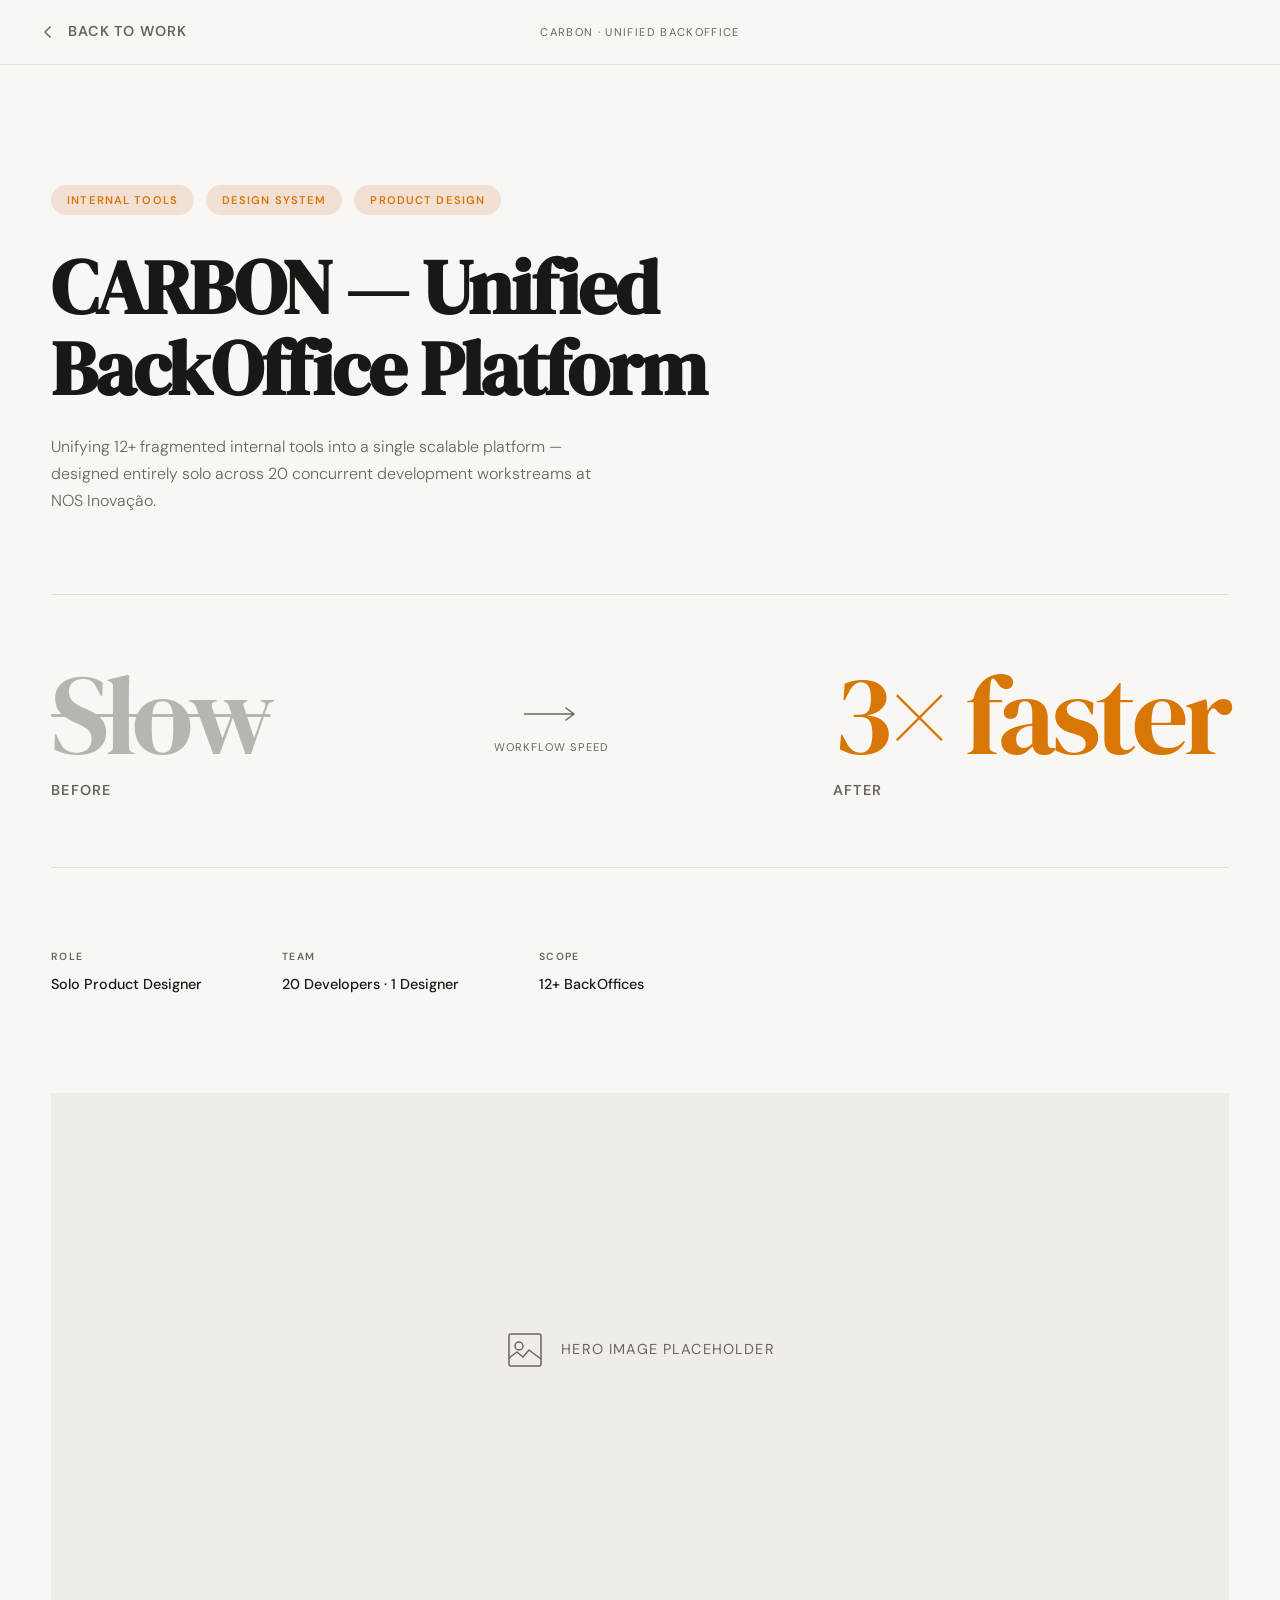
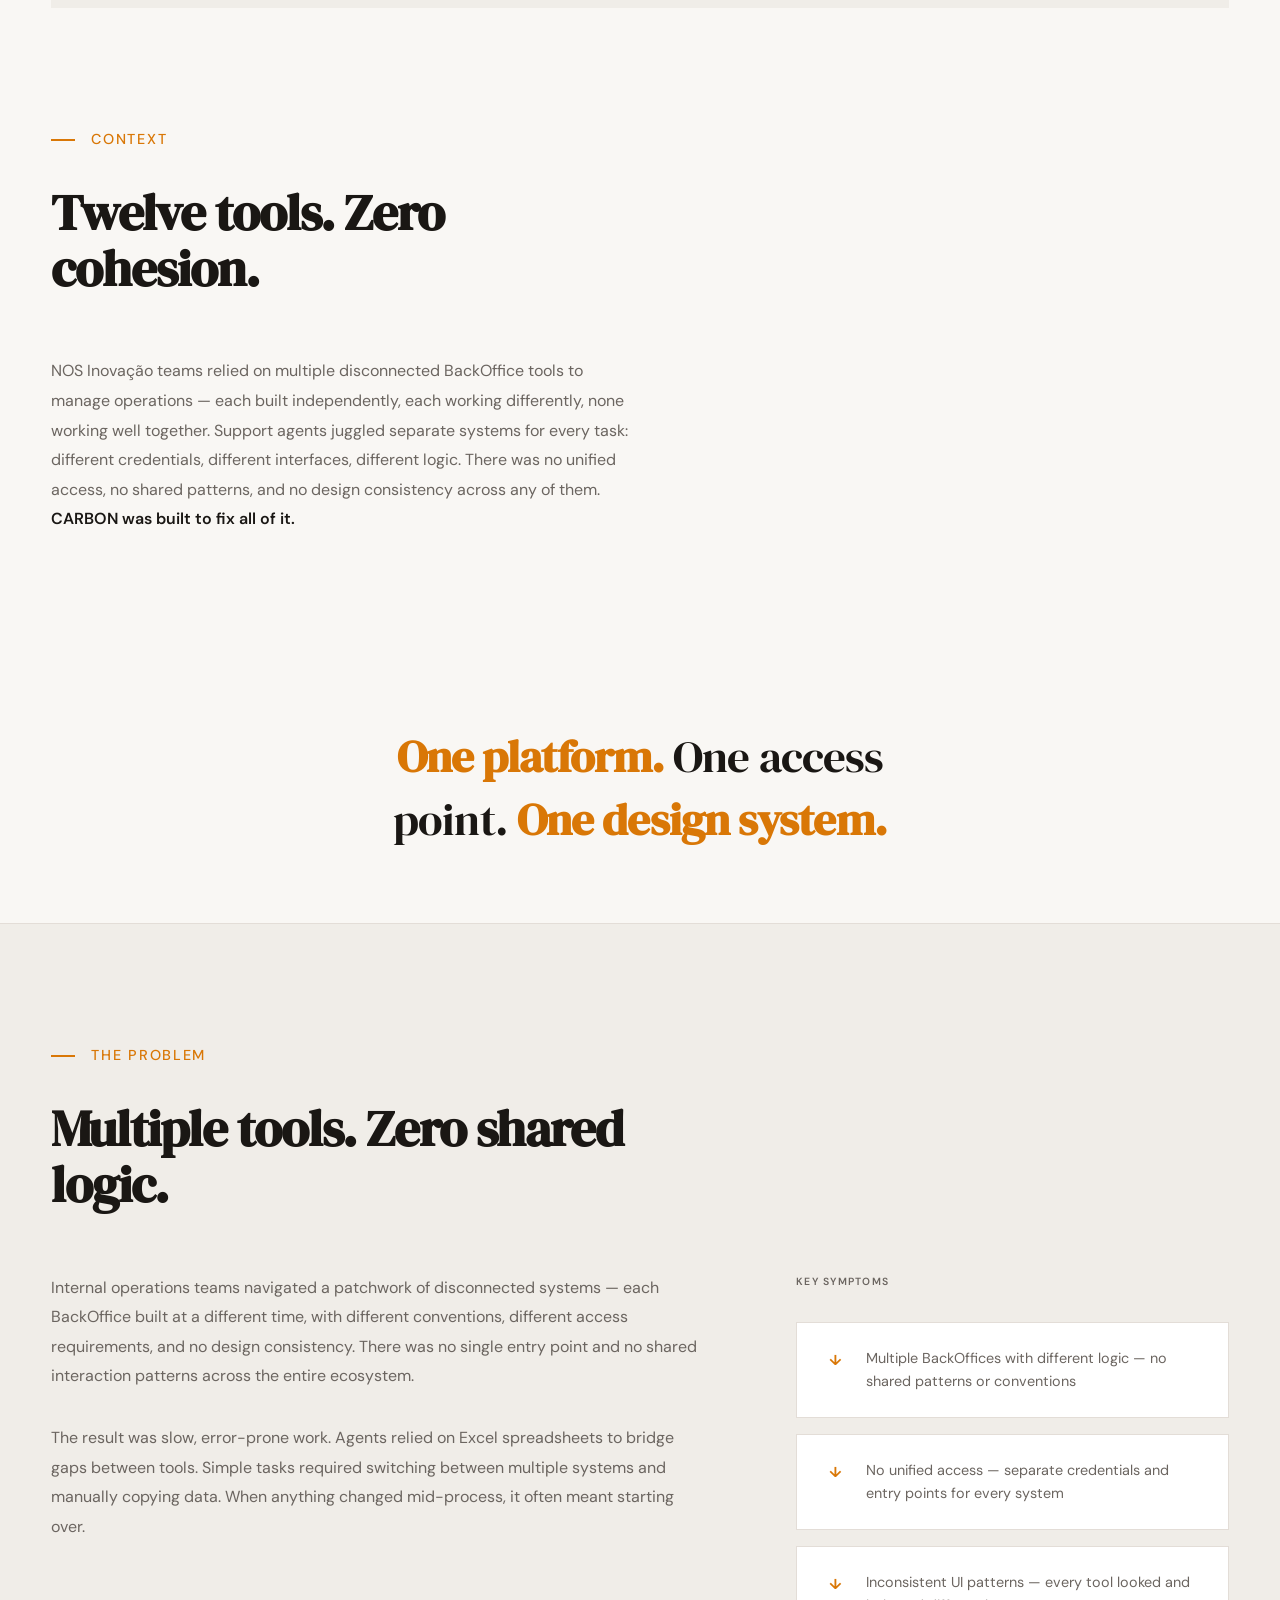
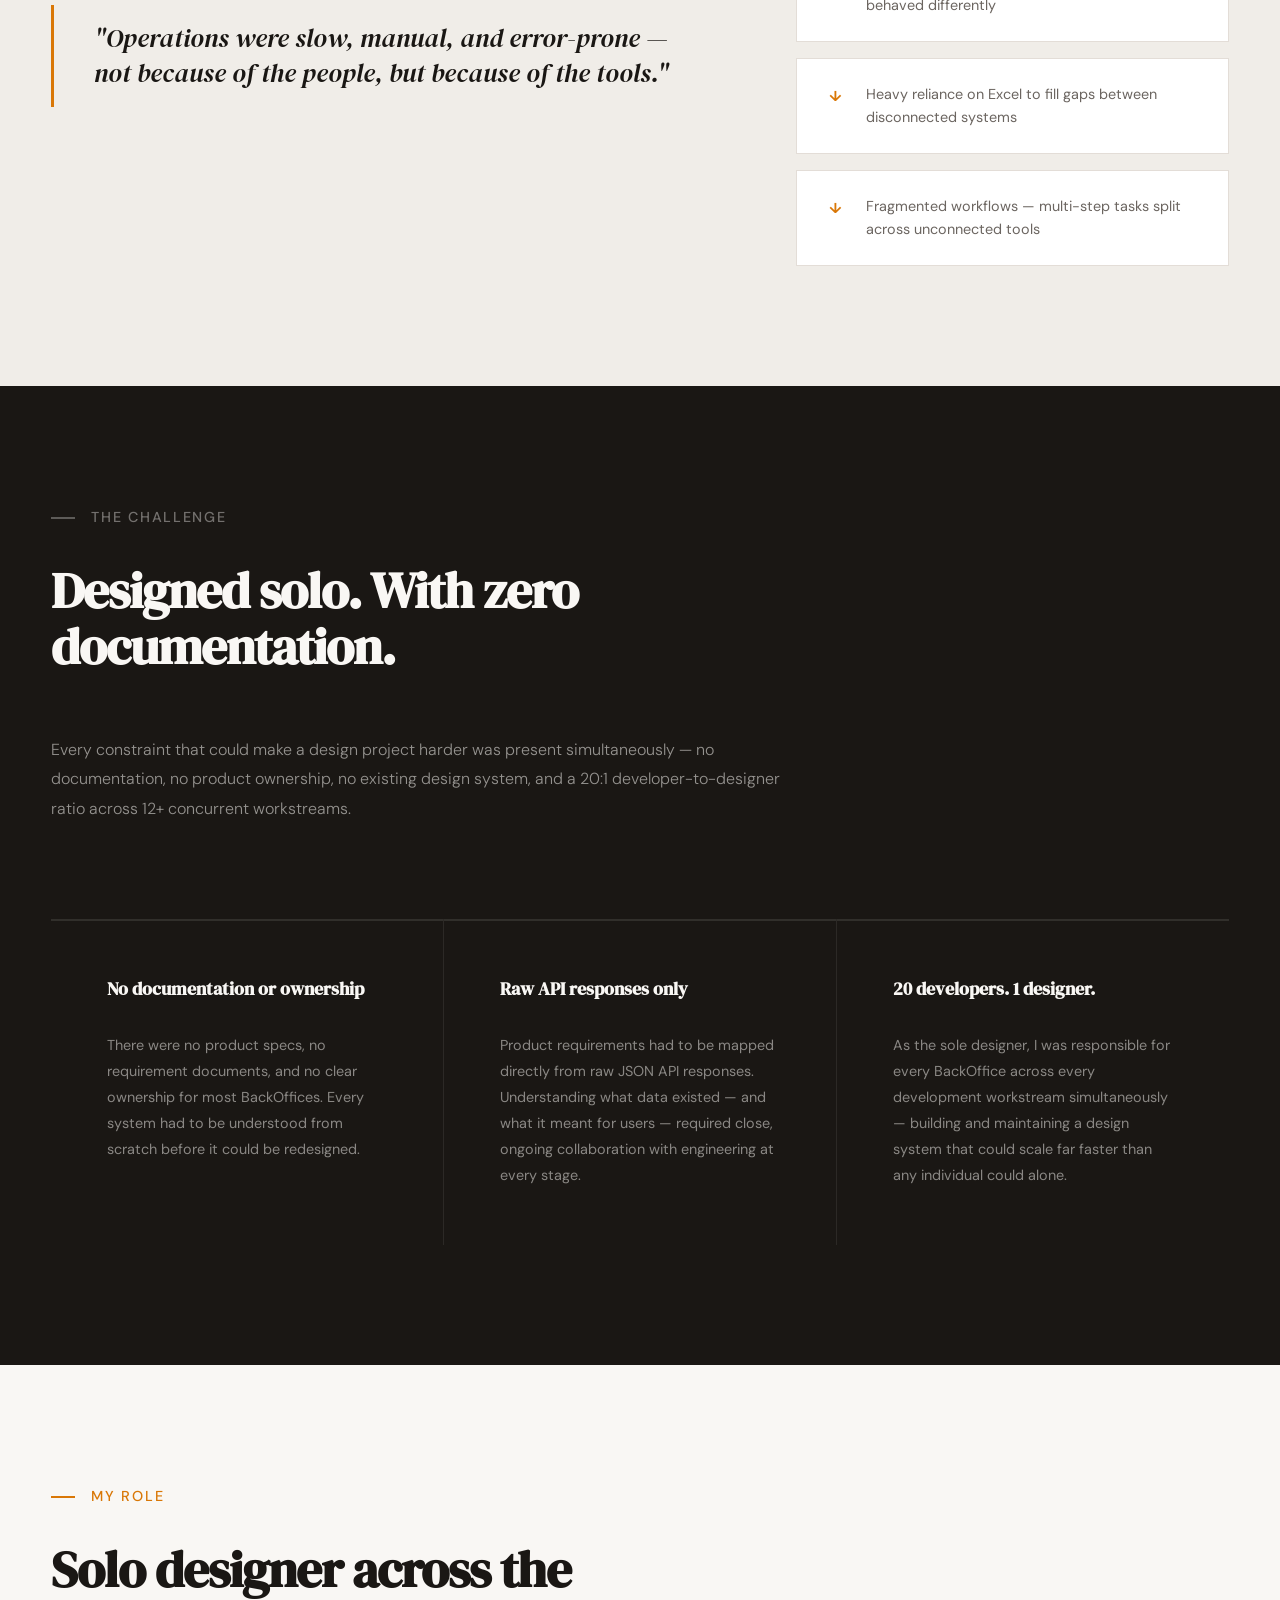
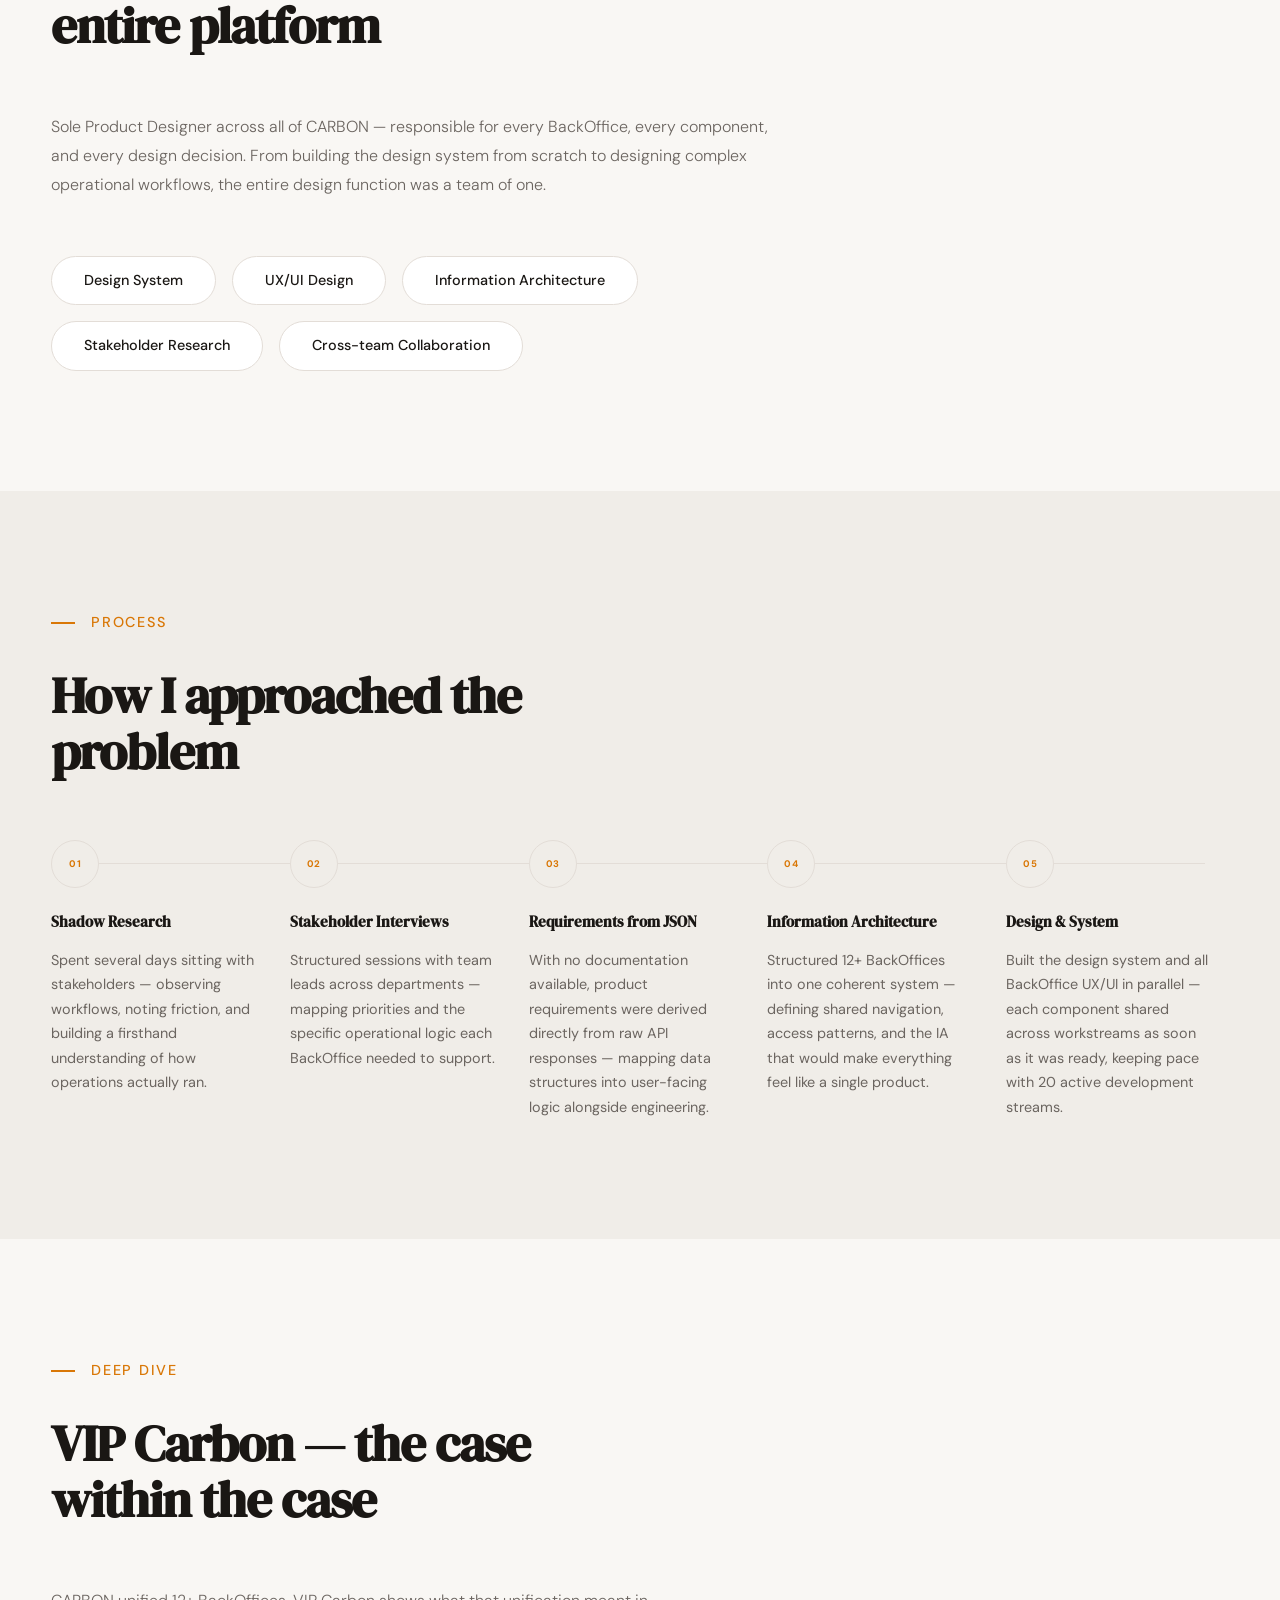
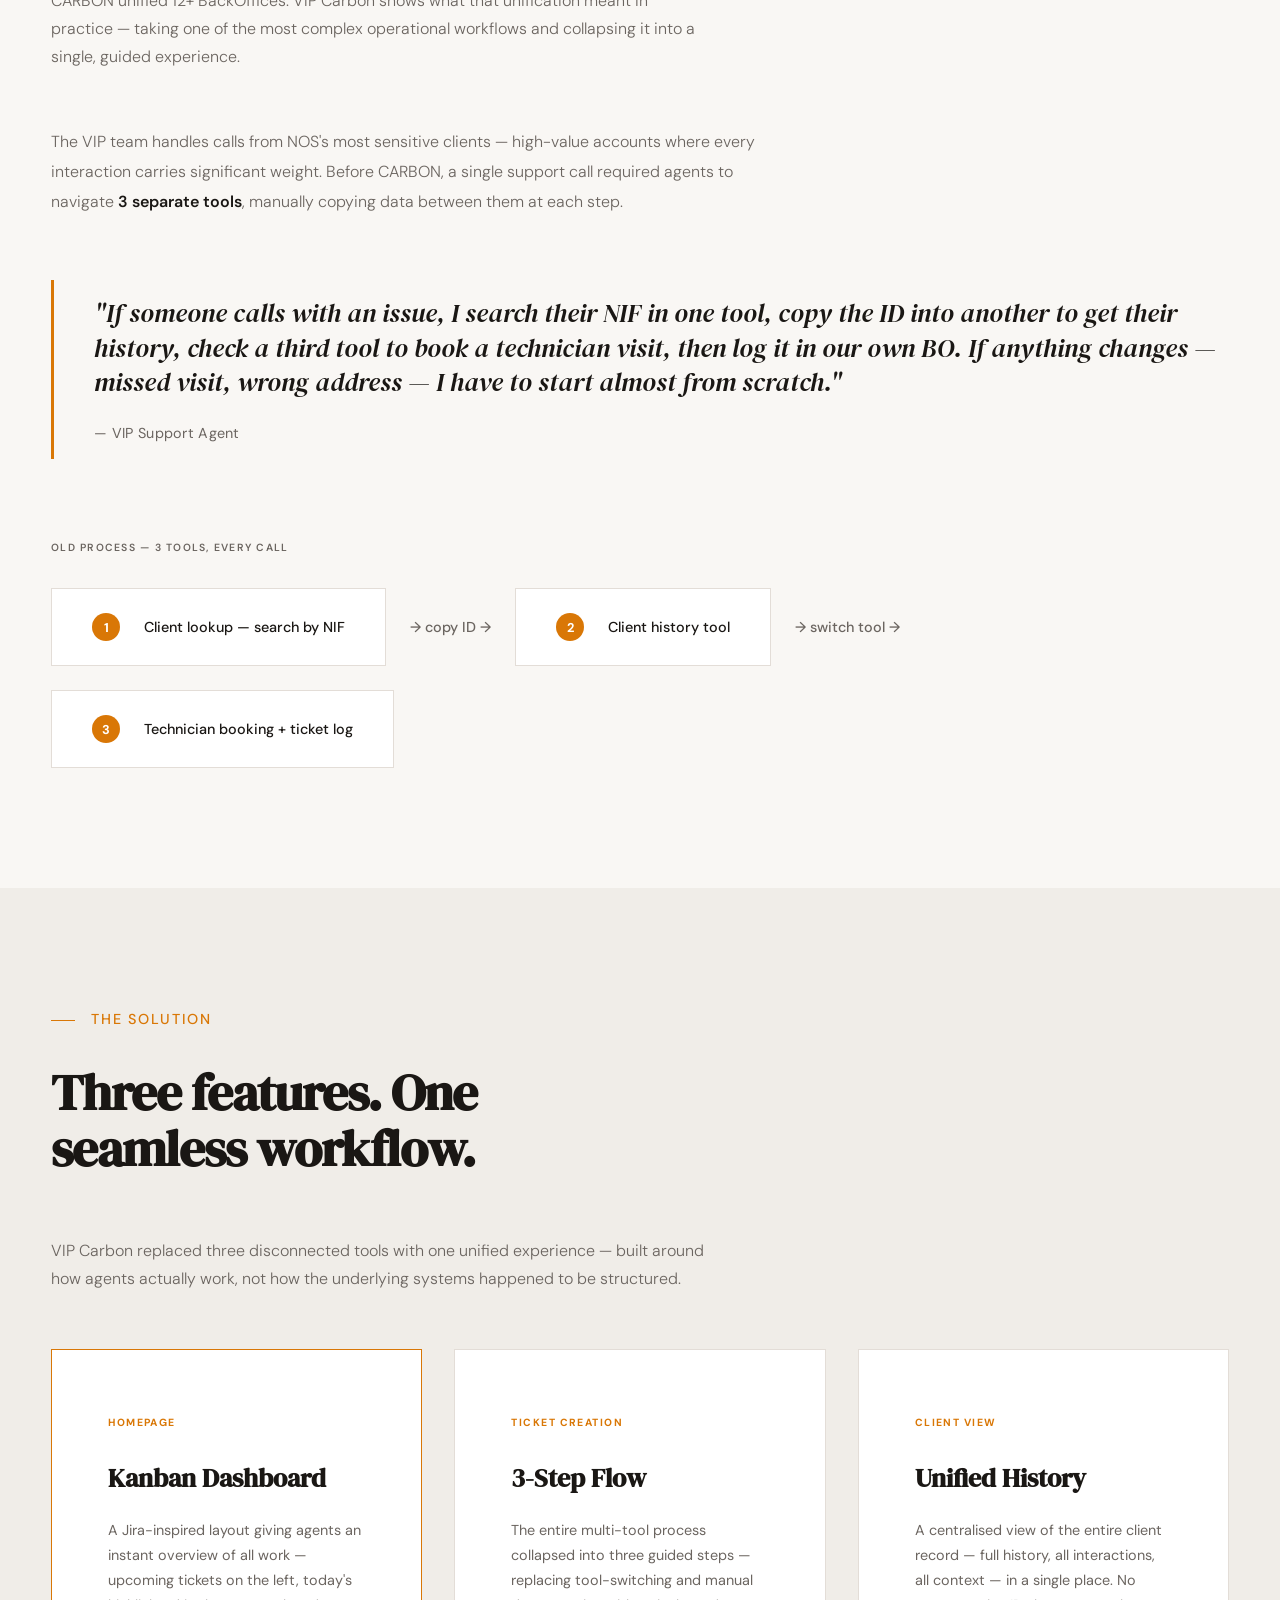
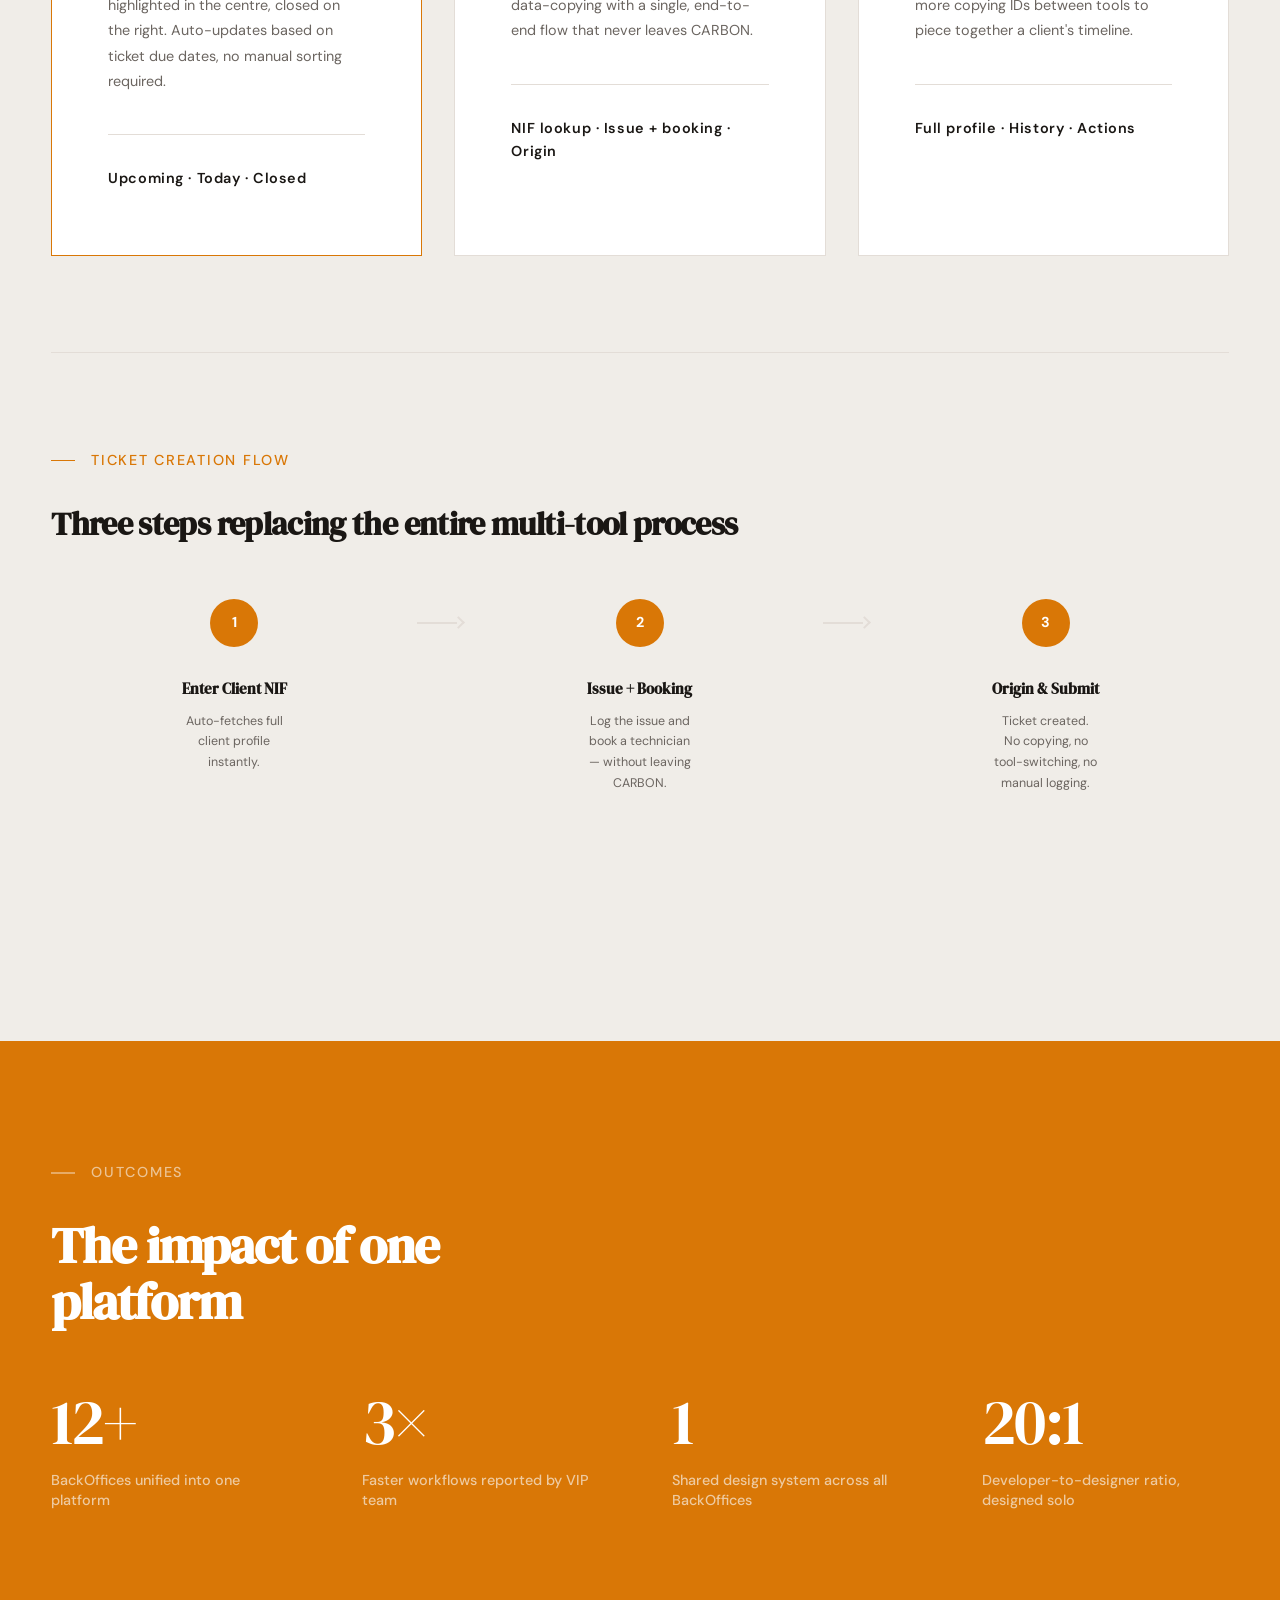
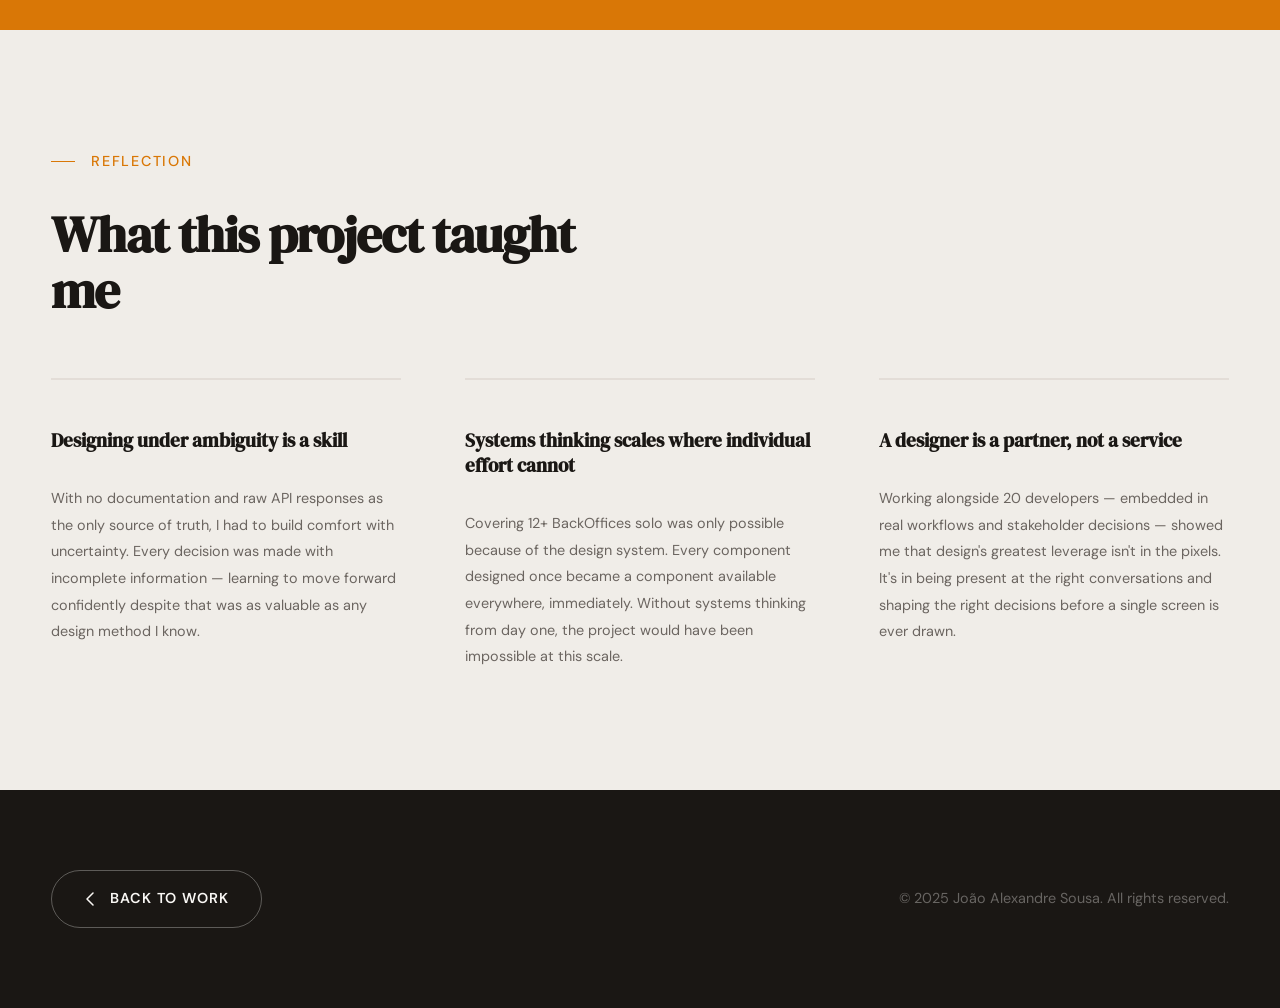
==== commit 0727b71d: "Removed some UI elements from Case study pages and updated some details Co-authored-by: Copilot <cop" ====
--- a/carbon.html
+++ b/carbon.html
@@ -47,7 +47,7 @@
         <p class="proj-subtitle">Unifying 12+ fragmented internal tools into a single scalable platform — designed entirely solo across 20 concurrent development workstreams at NOS Inovação.</p>
 
         <!-- Before → After transform -->
-        <div class="hero-impact" aria-label="Impact: VIP team workflows are now 4× faster">
+        <div class="hero-impact" aria-label="Impact: VIP team workflows are now 3× faster">
           <div class="hero-impact__before">
             <span class="impact-value impact-value--before">Slow</span>
             <span class="impact-label">Before</span>
@@ -59,7 +59,7 @@
             <span>Workflow speed</span>
           </div>
           <div class="hero-impact__after">
-            <span class="impact-value impact-value--after js-counter" data-target="4" data-decimal="0" data-suffix="× faster" aria-label="4× faster">0×</span>
+            <span class="impact-value impact-value--after js-counter" data-target="3" data-decimal="0" data-suffix="× faster" aria-label="3× faster">0×</span>
             <span class="impact-label">After</span>
           </div>
         </div>
@@ -105,7 +105,7 @@
           <p class="proj-overview__text reveal">
             NOS Inovação teams relied on multiple disconnected BackOffice tools to manage operations — each built independently, each working differently, none working well together. Support agents juggled separate systems for every task: different credentials, different interfaces, different logic. There was no unified access, no shared patterns, and no design consistency across any of them. <strong>CARBON was built to fix all of it.</strong>
           </p>
-          <div class="proj-ecosystem reveal reveal-delay-1" aria-label="CARBON platform scope">
+         <!--  <div class="proj-ecosystem reveal reveal-delay-1" aria-label="CARBON platform scope">
             <div class="ecosystem-hub" aria-label="CARBON — unified internal platform">CARBON</div>
             <p class="ecosystem-label">One platform for</p>
             <div class="ecosystem-spokes" aria-label="BackOffice areas">
@@ -115,7 +115,7 @@
               <span>Contracts</span>
               <span>12+ More</span>
             </div>
-          </div>
+          </div> -->
         </div>
       </div>
     </section>
@@ -178,7 +178,7 @@
       <div class="container">
         <div class="proj-section__header reveal">
           <p class="section-label">The Challenge</p>
-          <h2 id="sec-challenge" class="proj-section__title">Designed solo. Zero documentation.</h2>
+          <h2 id="sec-challenge" class="proj-section__title">Designed solo. With zero documentation.</h2>
         </div>
         <p class="challenge-lead reveal">Every constraint that could make a design project harder was present simultaneously — no documentation, no product ownership, no existing design system, and a 20:1 developer-to-designer ratio across 12+ concurrent workstreams.</p>
         <div class="challenge-detail">
@@ -229,7 +229,7 @@
           <div class="process-step reveal" role="listitem">
             <span class="process-step__num" aria-hidden="true">01</span>
             <h3 class="process-step__title">Shadow Research</h3>
-            <p class="process-step__desc">Spent several days sitting with support agents on real live calls — observing workflows, noting friction, and building a firsthand understanding of how operations actually ran.</p>
+            <p class="process-step__desc">Spent several days sitting with stakeholders — observing workflows, noting friction, and building a firsthand understanding of how operations actually ran.</p>
           </div>
           <div class="process-step reveal reveal-delay-1" role="listitem">
             <span class="process-step__num" aria-hidden="true">02</span>
@@ -373,7 +373,7 @@
             <span class="outcome__label">BackOffices unified into one platform</span>
           </div>
           <div class="outcome reveal reveal-delay-1">
-            <span class="outcome__value">4×</span>
+            <span class="outcome__value">3×</span>
             <span class="outcome__label">Faster workflows reported by VIP team</span>
           </div>
           <div class="outcome reveal reveal-delay-2">
--- a/css/tokens.css
+++ b/css/tokens.css
@@ -5,7 +5,7 @@
   --col-surface:   #F0EDE8;
   --col-ink:       #1A1714;
   --col-ink-muted: #6B6560;
-  --col-accent:    #C05A2A;
+  --col-accent:    #D97706;
   --col-accent-lt: #F2E0D5;
   --col-border:    #E3DDD7;
   --col-card-bg:   #FFFFFF;
--- a/css/animations.css
+++ b/css/animations.css
@@ -23,16 +23,27 @@
 
 .reveal {
   opacity: 0;
-  transform: translateY(40px);
-  transition: opacity 0.8s var(--ease-out), transform 0.8s var(--ease-out);
+  transform: translateY(24px) scale(0.97);
+  transition: opacity 0.65s var(--ease-out), transform 0.9s var(--ease-out);
+  will-change: transform, opacity;
 }
 
 .reveal.visible {
   opacity: 1;
-  transform: translateY(0);
+  transform: translateY(0) scale(1);
+  will-change: auto;
 }
 
-.reveal-delay-1 { transition-delay: 0.1s; }
-.reveal-delay-2 { transition-delay: 0.2s; }
-.reveal-delay-3 { transition-delay: 0.35s; }
-.reveal-delay-4 { transition-delay: 0.5s; }
+.reveal-delay-1 { transition-delay: 0.12s; }
+.reveal-delay-2 { transition-delay: 0.26s; }
+.reveal-delay-3 { transition-delay: 0.44s; }
+.reveal-delay-4 { transition-delay: 0.62s; }
+
+@media (prefers-reduced-motion: reduce) {
+  .reveal {
+    opacity: 1;
+    transform: none;
+    transition: none;
+    will-change: auto;
+  }
+}
--- a/css/project.css
+++ b/css/project.css
@@ -595,7 +595,6 @@
   display: flex;
   align-items: flex-start;
   margin-bottom: calc(var(--space) * 14);
-  overflow-x: auto;
   -webkit-overflow-scrolling: touch;
   padding-bottom: calc(var(--space) * 2);
 }
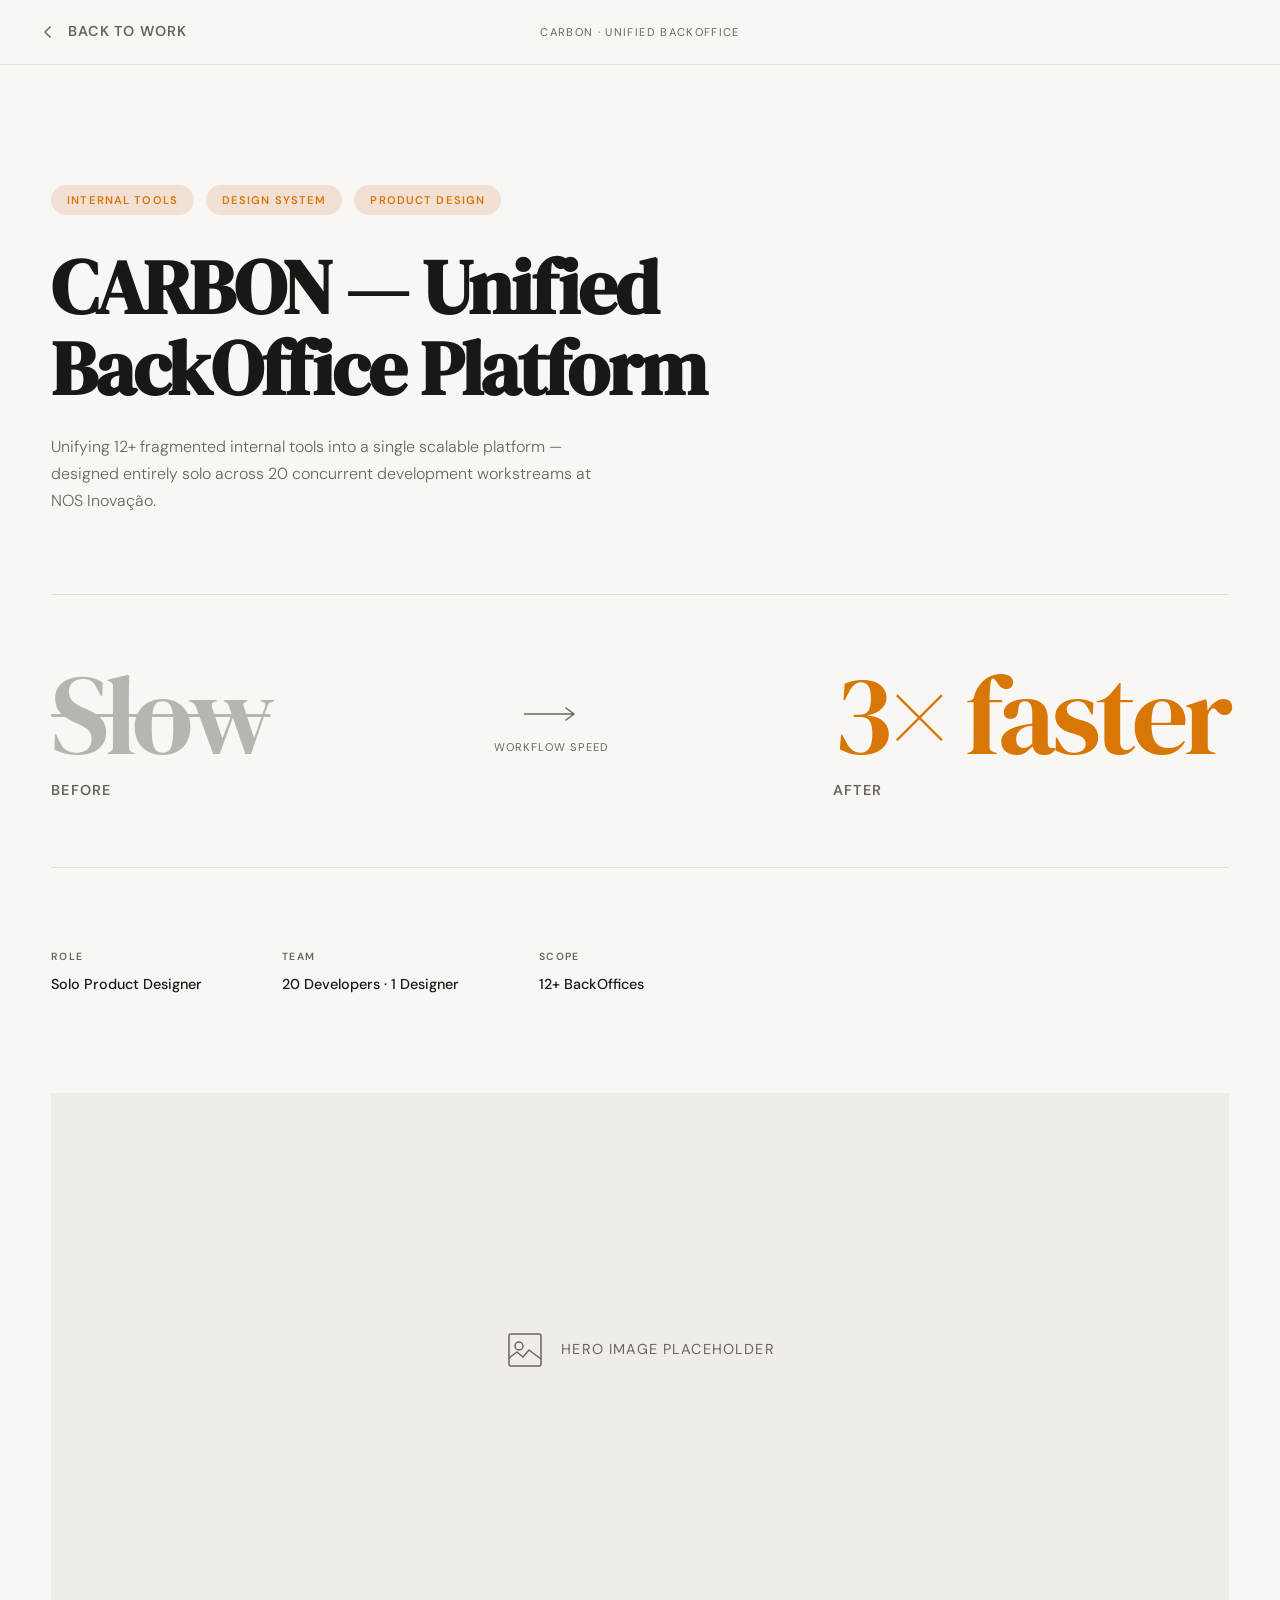
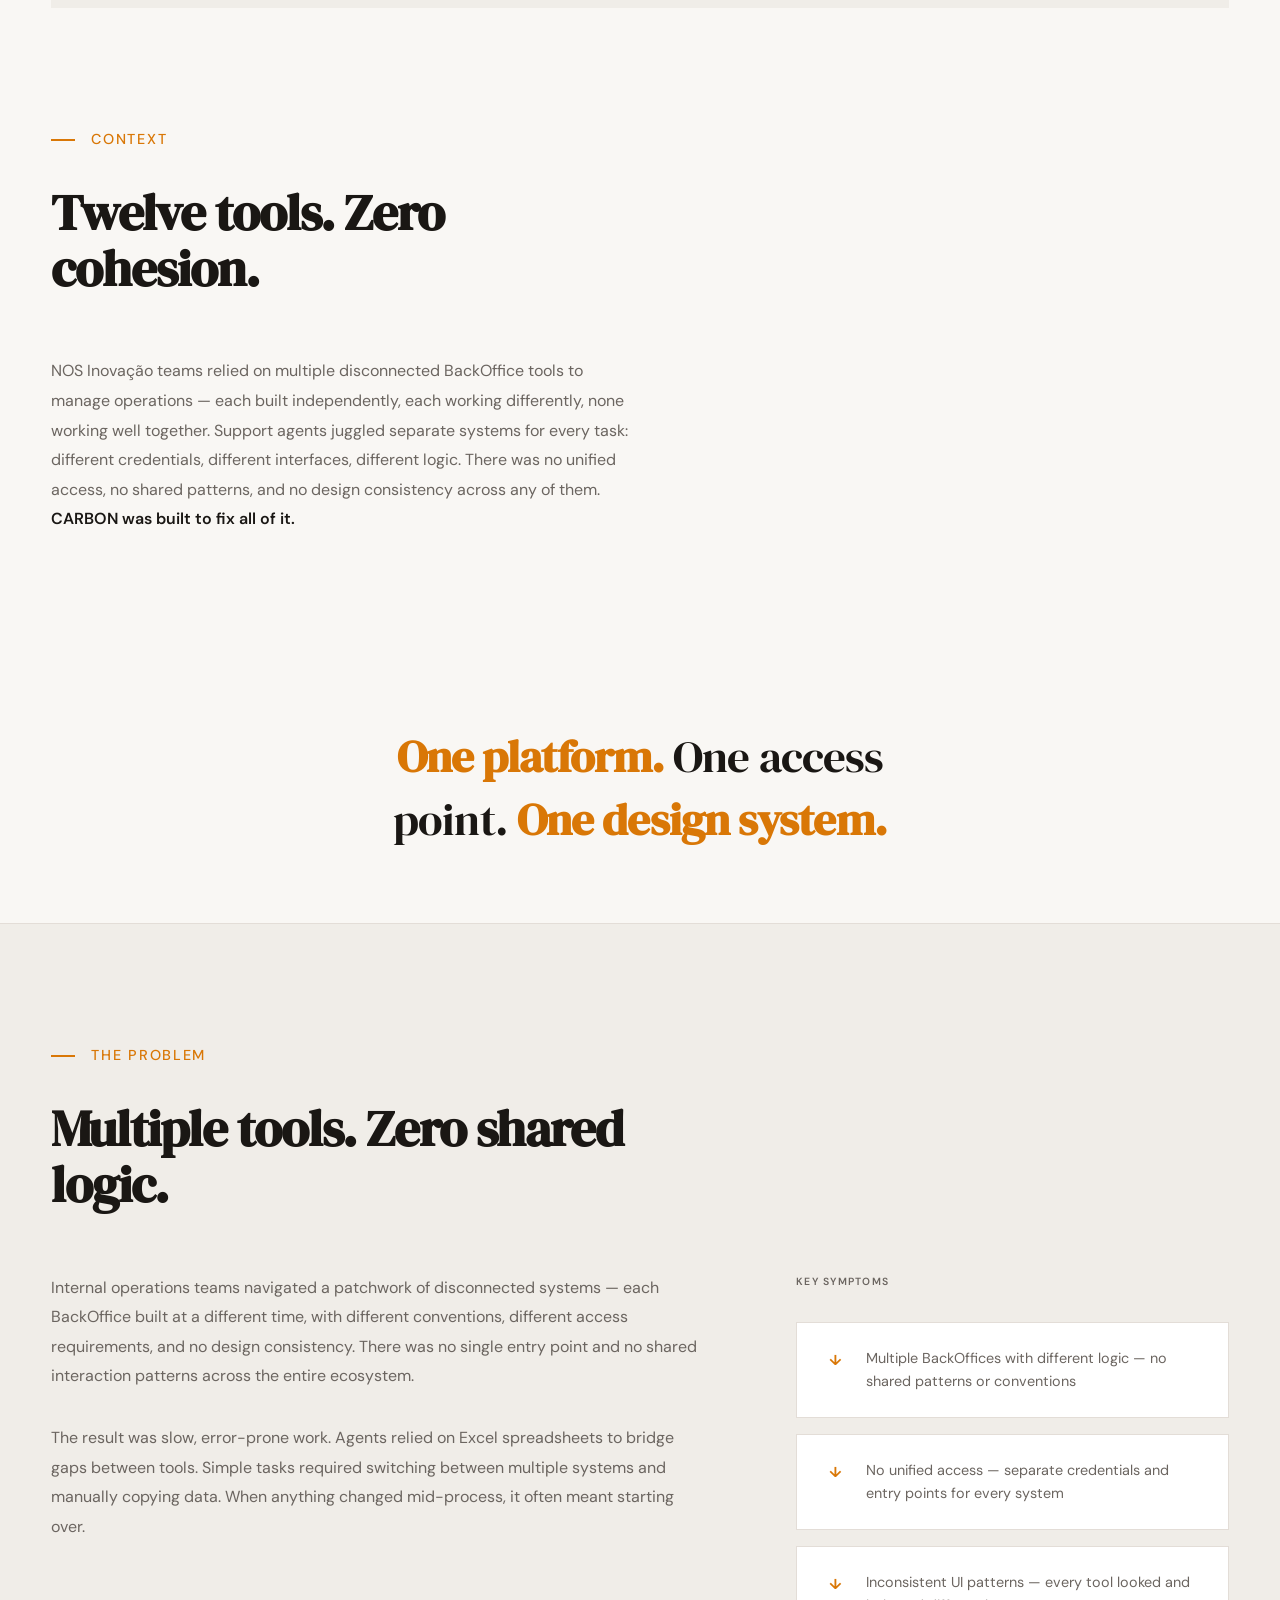
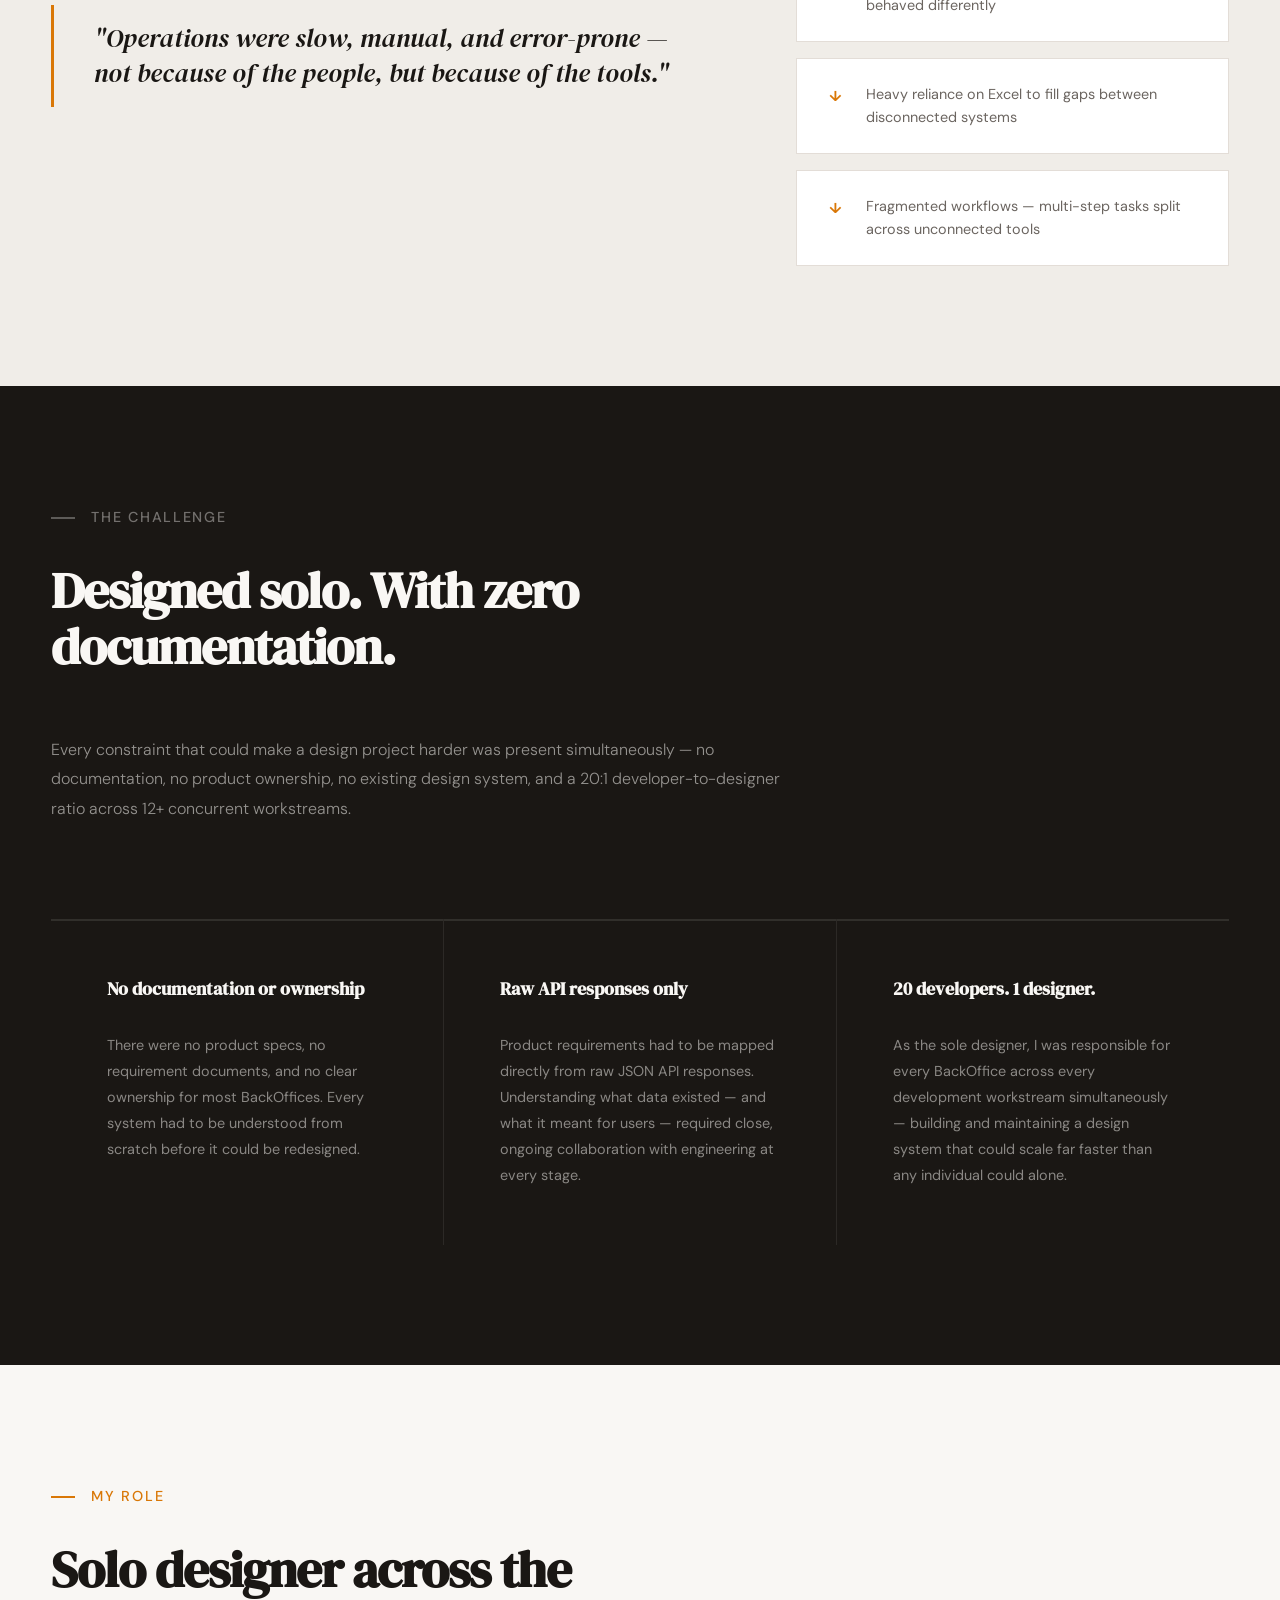
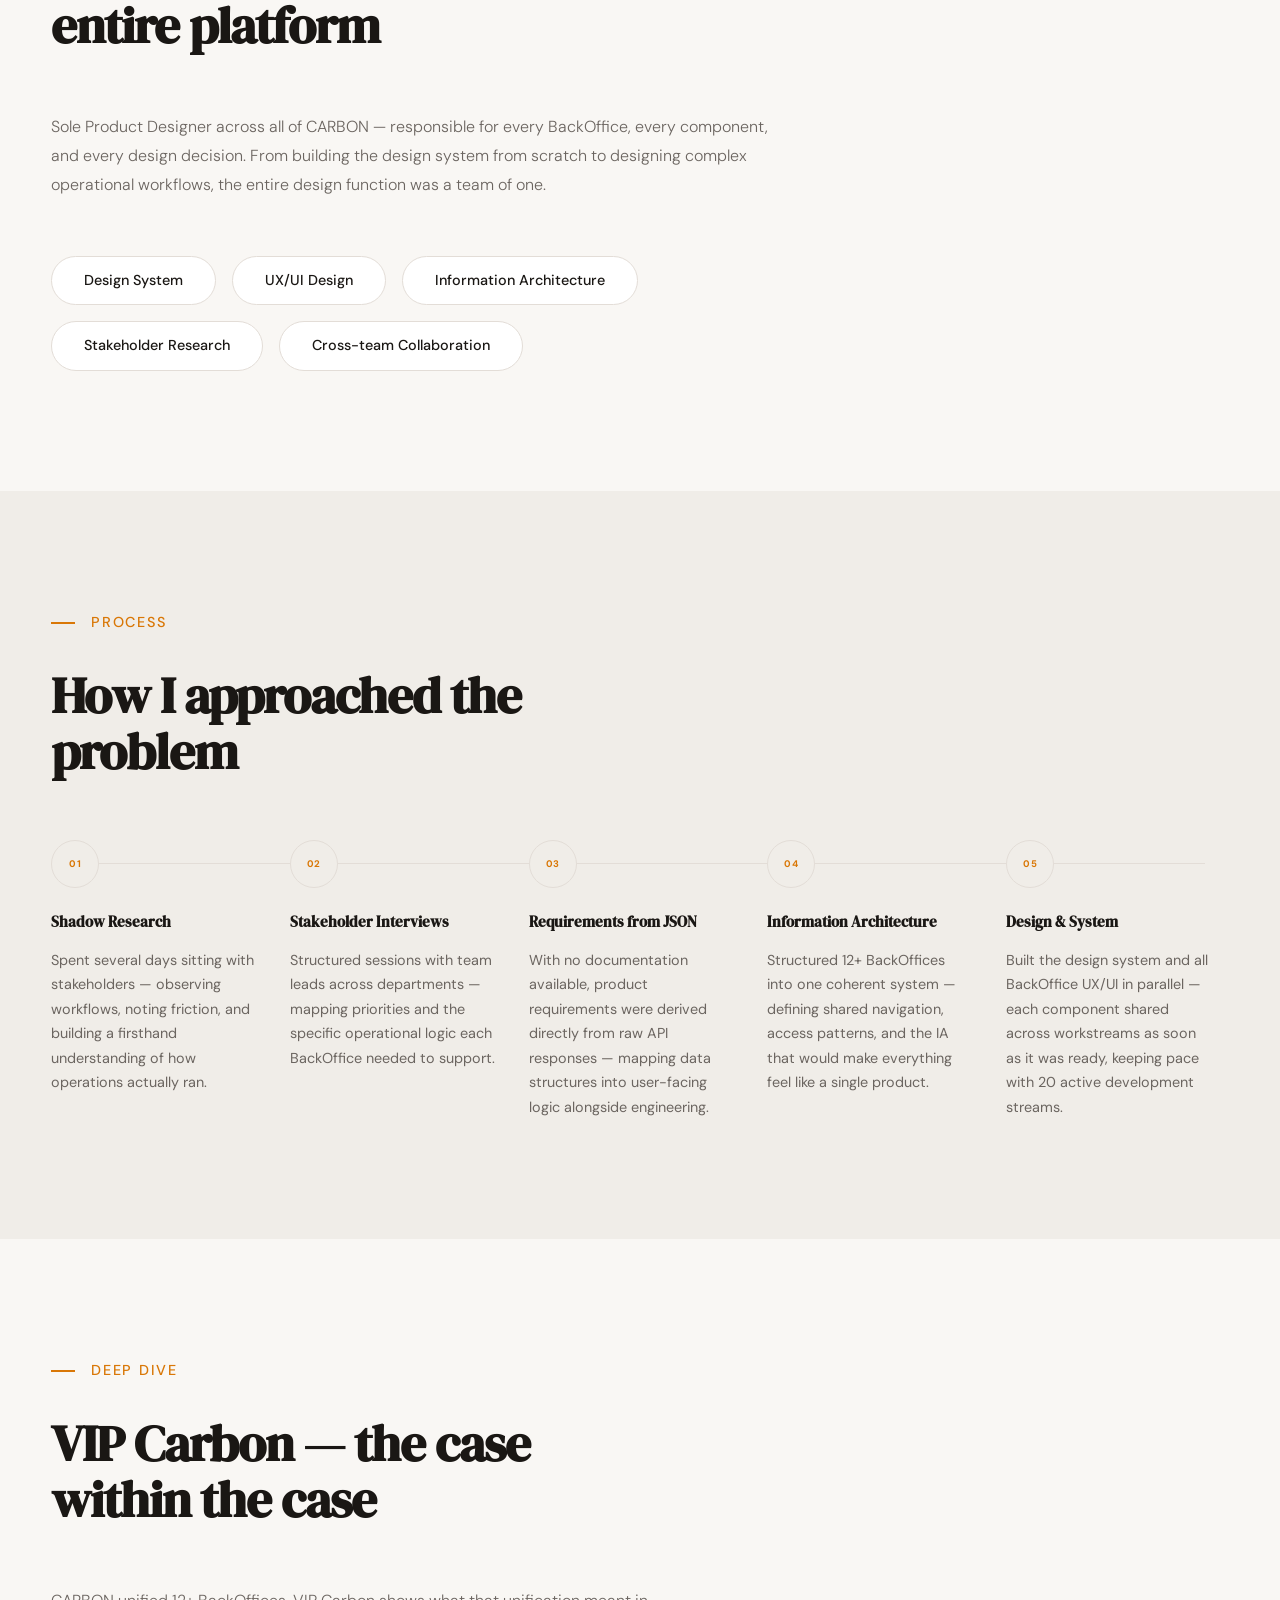
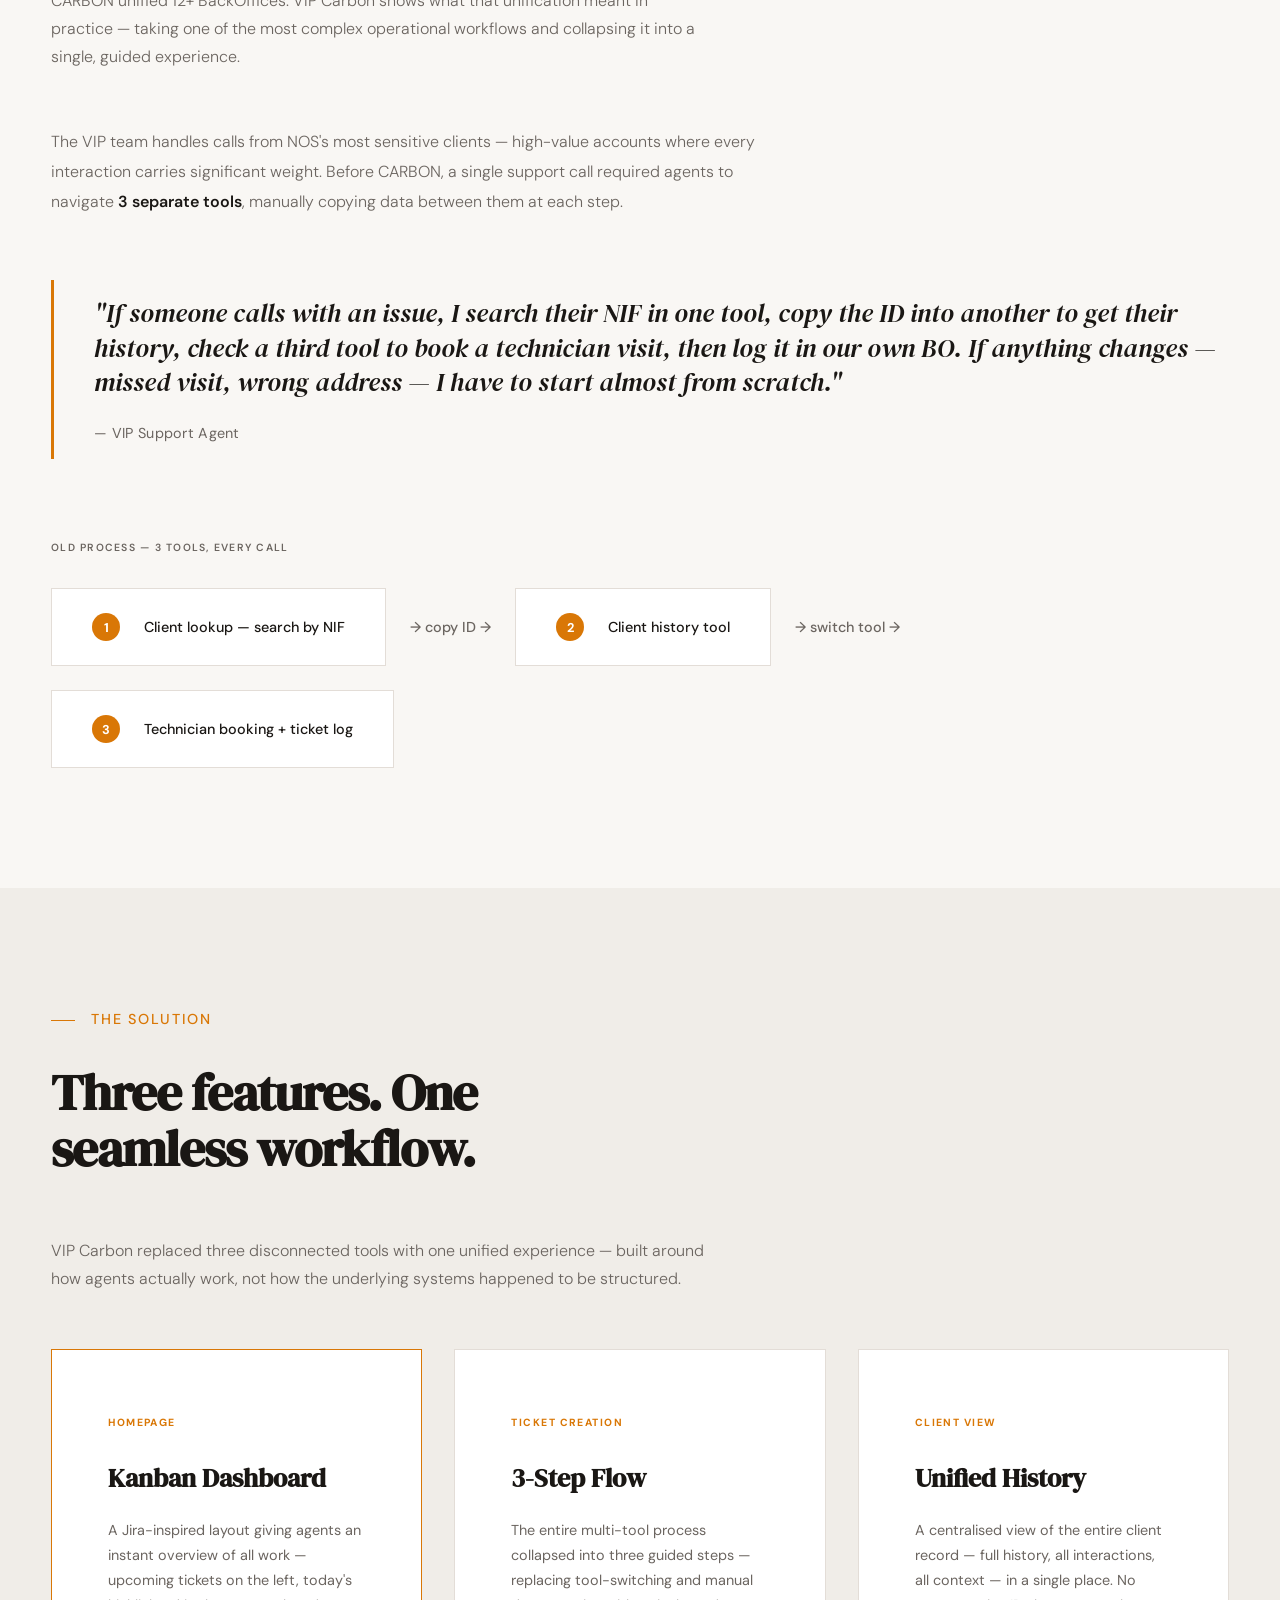
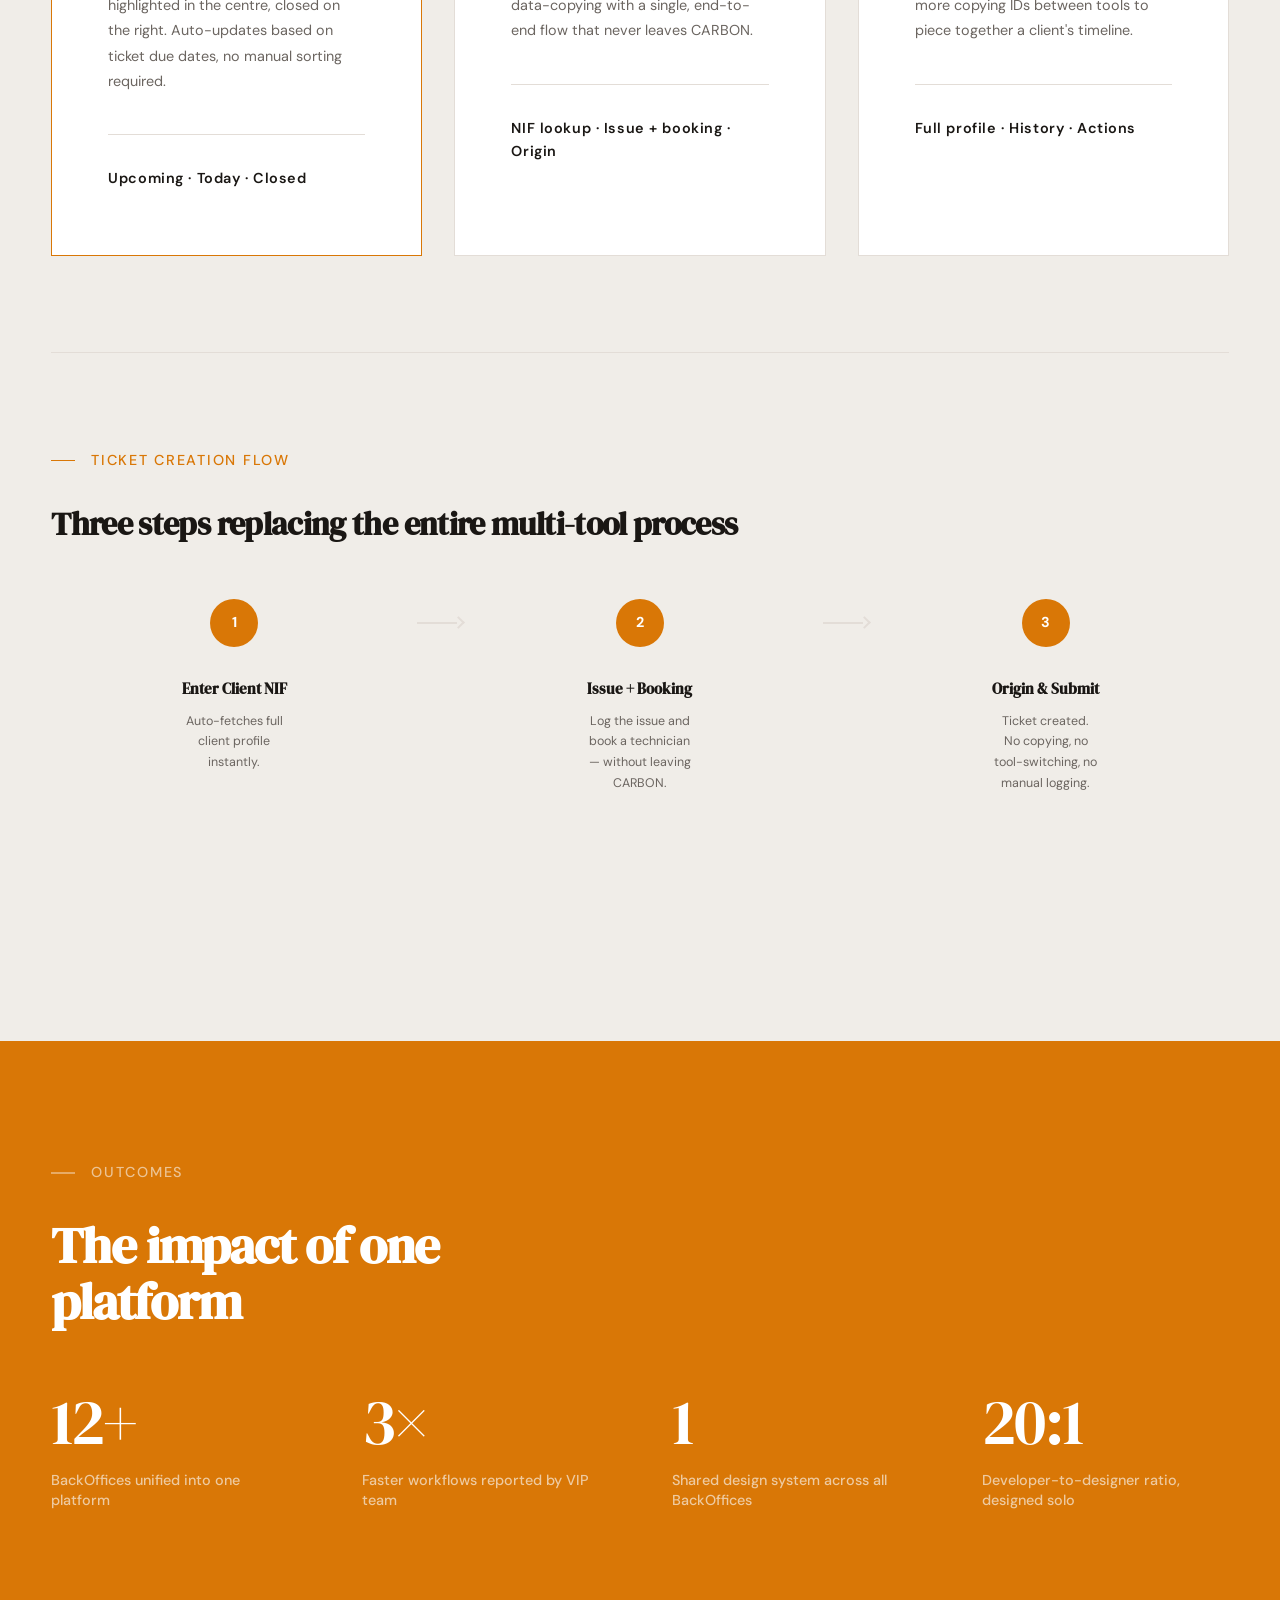
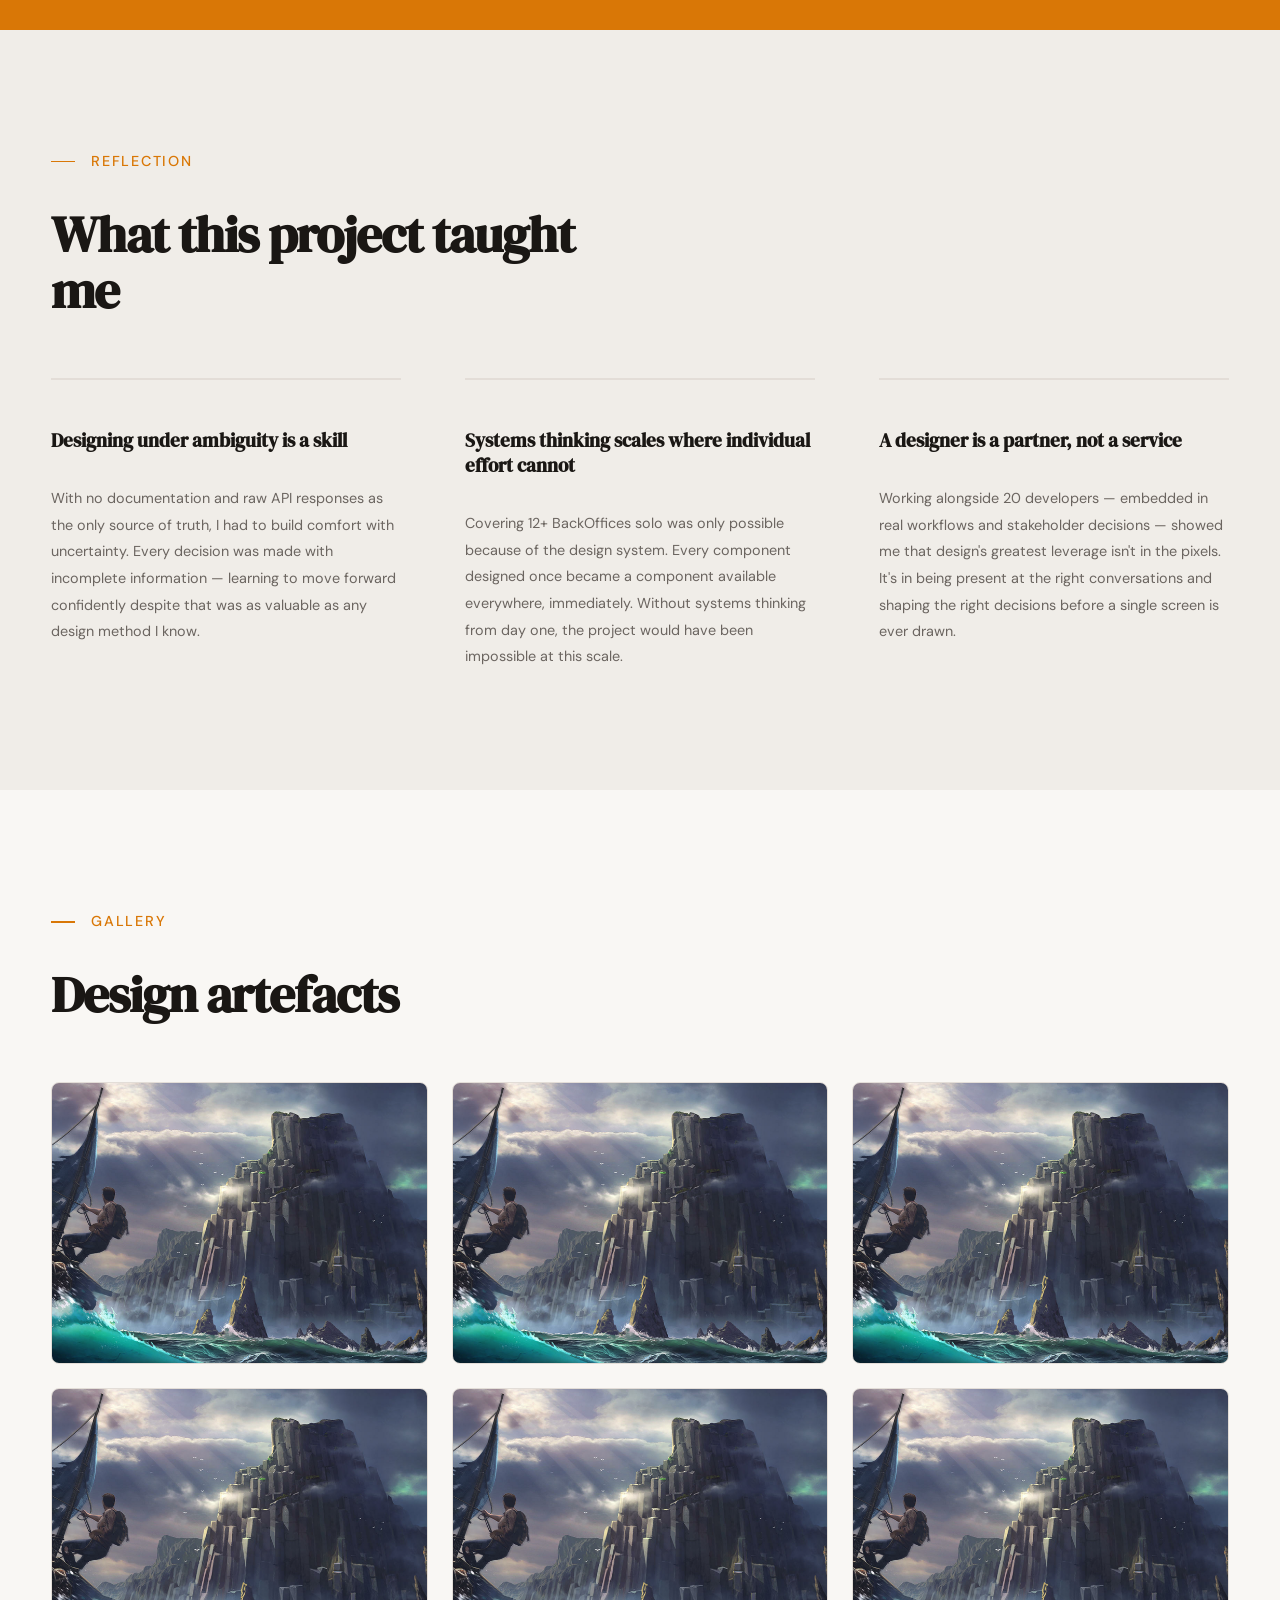
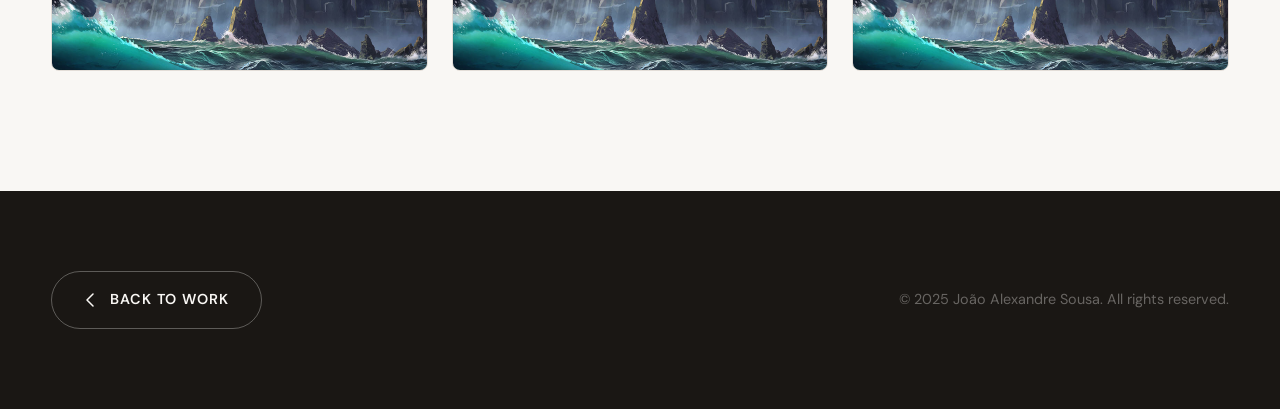
==== commit 605bcde8: "added gallery like UI to the Case Study pages Co-authored-by: Copilot <copilot@github.com>" ====
--- a/carbon.html
+++ b/carbon.html
@@ -412,6 +412,77 @@
       </div>
     </section>
 
+    <!-- ─── GALLERY ─── -->
+    <section class="proj-section" aria-labelledby="sec-gallery">
+      <div class="container">
+        <div class="proj-section__header reveal">
+          <p class="section-label">Gallery</p>
+          <h2 id="sec-gallery" class="proj-section__title">Design artefacts</h2>
+        </div>
+        <div class="proj-gallery" role="list" aria-label="Project image gallery">
+          <button class="gallery-item reveal" data-src="assets/carbon/gallery/placeholder.jpg" aria-label="View design artefact 1 in full size" role="listitem">
+            <img src="assets/carbon/gallery/gallery_placeholder.jpg" alt="CARBON backoffice design artefact 1" loading="lazy" />
+            <span class="gallery-item__overlay" aria-hidden="true">
+              <svg width="24" height="24" viewBox="0 0 24 24" fill="none">
+                <path d="M15 3h6v6M9 21H3v-6M21 3l-7 7M3 21l7-7" stroke="currentColor" stroke-width="1.5" stroke-linecap="round" stroke-linejoin="round"/>
+              </svg>
+            </span>
+          </button>
+          <button class="gallery-item reveal reveal-delay-1" data-src="assets/carbon/gallery/placeholder.jpg" aria-label="View design artefact 2 in full size" role="listitem">
+            <img src="assets/carbon/gallery/gallery_placeholder.jpg" alt="CARBON backoffice design artefact 2" loading="lazy" />
+            <span class="gallery-item__overlay" aria-hidden="true">
+              <svg width="24" height="24" viewBox="0 0 24 24" fill="none">
+                <path d="M15 3h6v6M9 21H3v-6M21 3l-7 7M3 21l7-7" stroke="currentColor" stroke-width="1.5" stroke-linecap="round" stroke-linejoin="round"/>
+              </svg>
+            </span>
+          </button>
+          <button class="gallery-item reveal reveal-delay-2" data-src="assets/carbon/gallery/placeholder.jpg" aria-label="View design artefact 3 in full size" role="listitem">
+            <img src="assets/carbon/gallery/gallery_placeholder.jpg" alt="CARBON backoffice design artefact 3" loading="lazy" />
+            <span class="gallery-item__overlay" aria-hidden="true">
+              <svg width="24" height="24" viewBox="0 0 24 24" fill="none">
+                <path d="M15 3h6v6M9 21H3v-6M21 3l-7 7M3 21l7-7" stroke="currentColor" stroke-width="1.5" stroke-linecap="round" stroke-linejoin="round"/>
+              </svg>
+            </span>
+          </button>
+          <button class="gallery-item reveal reveal-delay-1" data-src="assets/carbon/gallery/placeholder.jpg" aria-label="View design artefact 4 in full size" role="listitem">
+            <img src="assets/carbon/gallery/gallery_placeholder.jpg" alt="CARBON backoffice design artefact 4" loading="lazy" />
+            <span class="gallery-item__overlay" aria-hidden="true">
+              <svg width="24" height="24" viewBox="0 0 24 24" fill="none">
+                <path d="M15 3h6v6M9 21H3v-6M21 3l-7 7M3 21l7-7" stroke="currentColor" stroke-width="1.5" stroke-linecap="round" stroke-linejoin="round"/>
+              </svg>
+            </span>
+          </button>
+          <button class="gallery-item reveal reveal-delay-2" data-src="assets/carbon/gallery/placeholder.jpg" aria-label="View design artefact 5 in full size" role="listitem">
+            <img src="assets/carbon/gallery/gallery_placeholder.jpg" alt="CARBON backoffice design artefact 5" loading="lazy" />
+            <span class="gallery-item__overlay" aria-hidden="true">
+              <svg width="24" height="24" viewBox="0 0 24 24" fill="none">
+                <path d="M15 3h6v6M9 21H3v-6M21 3l-7 7M3 21l7-7" stroke="currentColor" stroke-width="1.5" stroke-linecap="round" stroke-linejoin="round"/>
+              </svg>
+            </span>
+          </button>
+          <button class="gallery-item reveal reveal-delay-3" data-src="assets/carbon/gallery/placeholder.jpg" aria-label="View design artefact 6 in full size" role="listitem">
+            <img src="assets/carbon/gallery/gallery_placeholder.jpg" alt="CARBON backoffice design artefact 6" loading="lazy" />
+            <span class="gallery-item__overlay" aria-hidden="true">
+              <svg width="24" height="24" viewBox="0 0 24 24" fill="none">
+                <path d="M15 3h6v6M9 21H3v-6M21 3l-7 7M3 21l7-7" stroke="currentColor" stroke-width="1.5" stroke-linecap="round" stroke-linejoin="round"/>
+              </svg>
+            </span>
+          </button>
+        </div>
+      </div>
+    </section>
+
+    <!-- Lightbox -->
+    <div class="gallery-lightbox" id="gallery-lightbox" aria-modal="true" role="dialog" aria-label="Full size image viewer" hidden>
+      <div class="lightbox-backdrop" id="lightbox-backdrop"></div>
+      <button class="lightbox-close" id="lightbox-close" aria-label="Close image viewer">
+        <svg width="20" height="20" viewBox="0 0 20 20" fill="none" aria-hidden="true">
+          <path d="M3 3l14 14M17 3L3 17" stroke="currentColor" stroke-width="1.5" stroke-linecap="round"/>
+        </svg>
+      </button>
+      <img class="lightbox-img" id="lightbox-img" src="" alt="" />
+    </div>
+
   </main>
 
   <!-- ─── FOOTER ─── -->
--- a/css/project.css
+++ b/css/project.css
@@ -881,6 +881,132 @@
   line-height: 1.85;
 }
 
+/* ─── GALLERY ─── */
+.proj-gallery {
+  display: grid;
+  grid-template-columns: repeat(3, 1fr);
+  gap: calc(var(--space) * 3);
+}
+
+.gallery-item {
+  position: relative;
+  display: block;
+  width: 100%;
+  aspect-ratio: 4/3;
+  overflow: hidden;
+  background: var(--col-surface);
+  border: 1px solid var(--col-border);
+  padding: 0;
+  cursor: pointer;
+  transition: border-color 0.25s;
+  border-radius: 8px;
+}
+
+.gallery-item:hover {
+  border-color: var(--col-accent);
+}
+
+.gallery-item img {
+  width: 100%;
+  height: 100%;
+  object-fit: cover;
+  display: block;
+  transition: transform 0.4s var(--ease-out);
+}
+
+.gallery-item:hover img {
+  transform: scale(1.04);
+}
+
+.gallery-item__overlay {
+  position: absolute;
+  inset: 0;
+  display: flex;
+  align-items: center;
+  justify-content: center;
+  background: rgba(26, 23, 20, 0.45);
+  color: #fff;
+  opacity: 0;
+  transition: opacity 0.25s;
+}
+
+.gallery-item:hover .gallery-item__overlay,
+.gallery-item:focus-visible .gallery-item__overlay {
+  opacity: 1;
+}
+
+.gallery-item:focus-visible {
+  outline: 2px solid var(--col-accent);
+  outline-offset: 2px;
+}
+
+/* ─── LIGHTBOX ─── */
+.gallery-lightbox {
+  position: fixed;
+  inset: 0;
+  z-index: 500;
+  display: flex;
+  align-items: center;
+  justify-content: center;
+  padding: calc(var(--space) * 5);
+}
+
+.gallery-lightbox[hidden] {
+  display: none;
+}
+
+.lightbox-backdrop {
+  position: absolute;
+  inset: 0;
+  background: rgba(26, 23, 20, 0.92);
+  cursor: pointer;
+}
+
+.lightbox-close {
+  position: absolute;
+  top: calc(var(--space) * 4);
+  right: calc(var(--space) * 4);
+  width: 44px;
+  height: 44px;
+  border-radius: 50%;
+  background: rgba(249, 247, 244, 0.1);
+  border: 1px solid rgba(249, 247, 244, 0.2);
+  color: #fff;
+  display: flex;
+  align-items: center;
+  justify-content: center;
+  cursor: pointer;
+  transition: background 0.2s;
+  z-index: 1;
+}
+
+.lightbox-close:hover {
+  background: rgba(249, 247, 244, 0.2);
+}
+
+.lightbox-img {
+  position: relative;
+  z-index: 1;
+  max-width: 92vw;
+  max-height: 88vh;
+  object-fit: contain;
+  display: block;
+  box-shadow: 0 24px 80px rgba(0, 0, 0, 0.6);
+}
+
+/* Gallery responsive */
+@media (max-width: 768px) {
+  .proj-gallery {
+    grid-template-columns: repeat(2, 1fr);
+  }
+}
+
+@media (max-width: 480px) {
+  .proj-gallery {
+    grid-template-columns: 1fr;
+  }
+}
+
 /* ─── PROJECT FOOTER ─── */
 .project-footer {
   background: var(--col-ink);
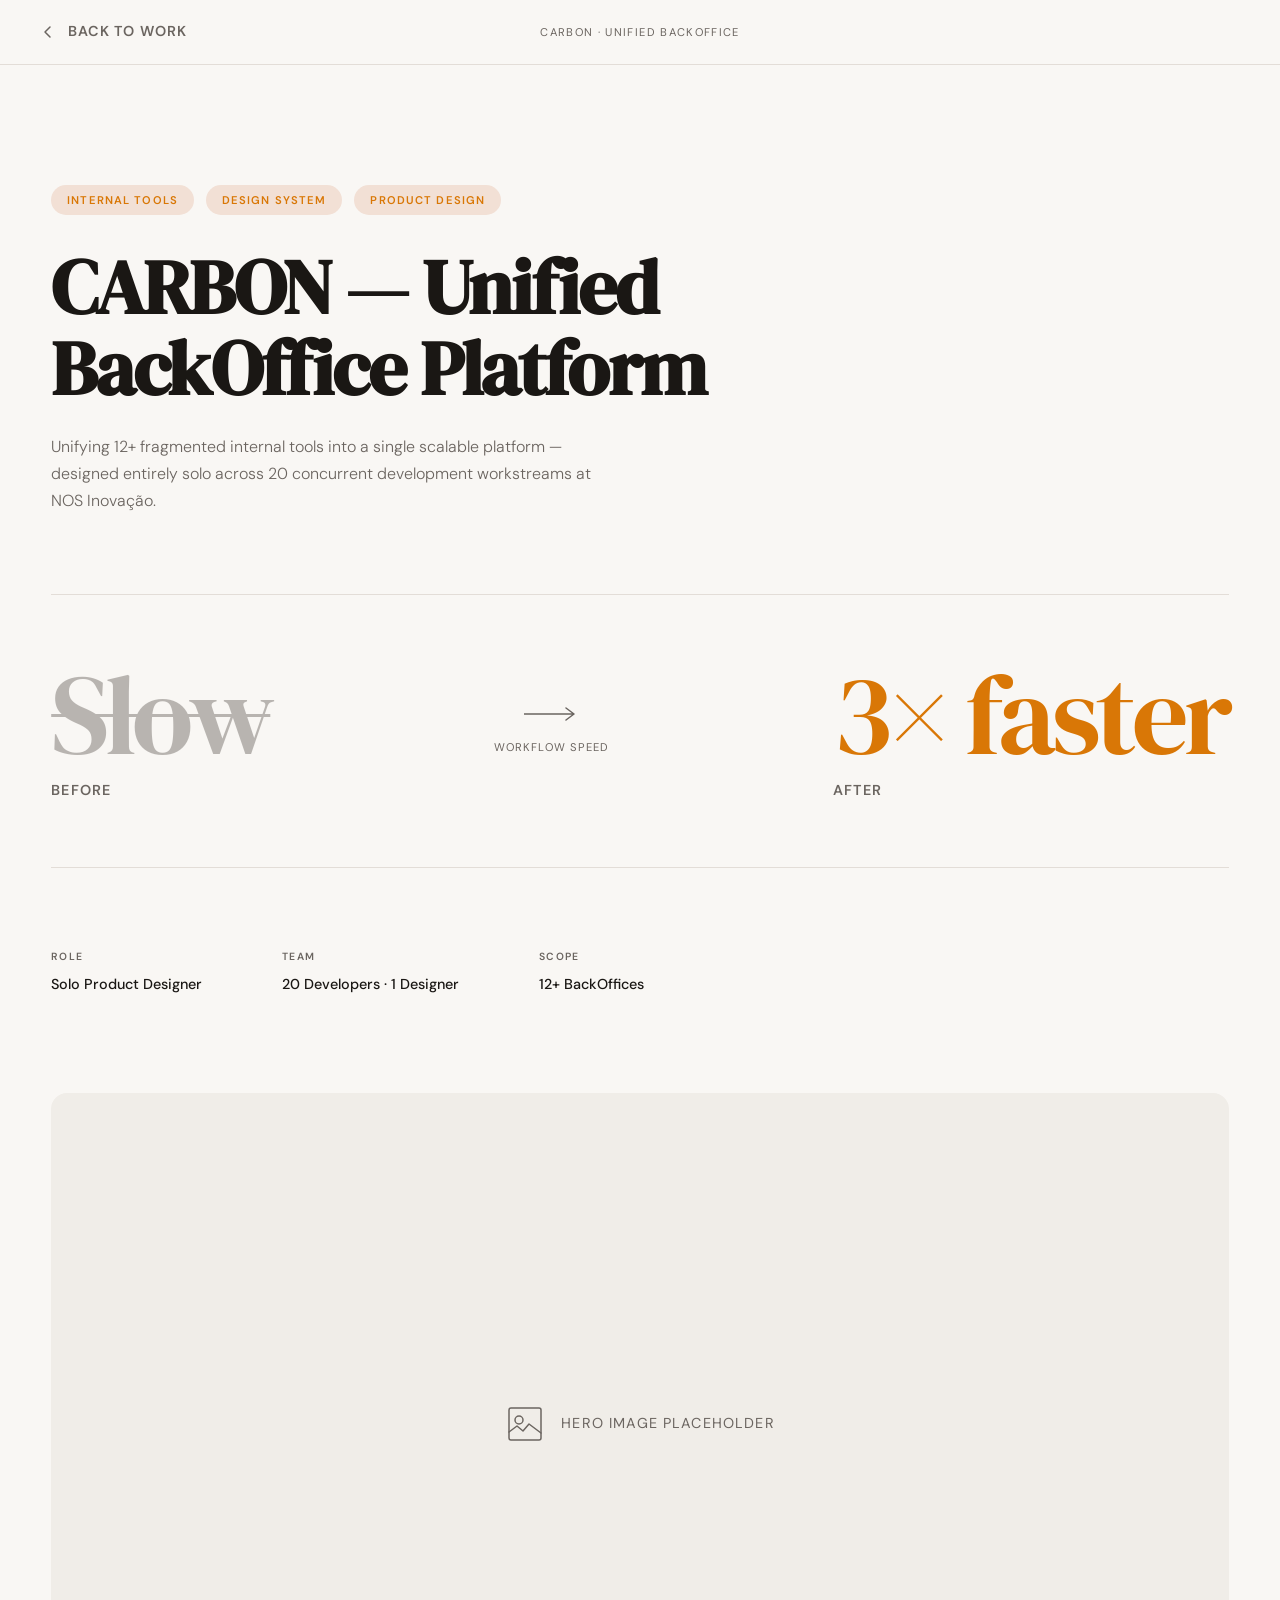
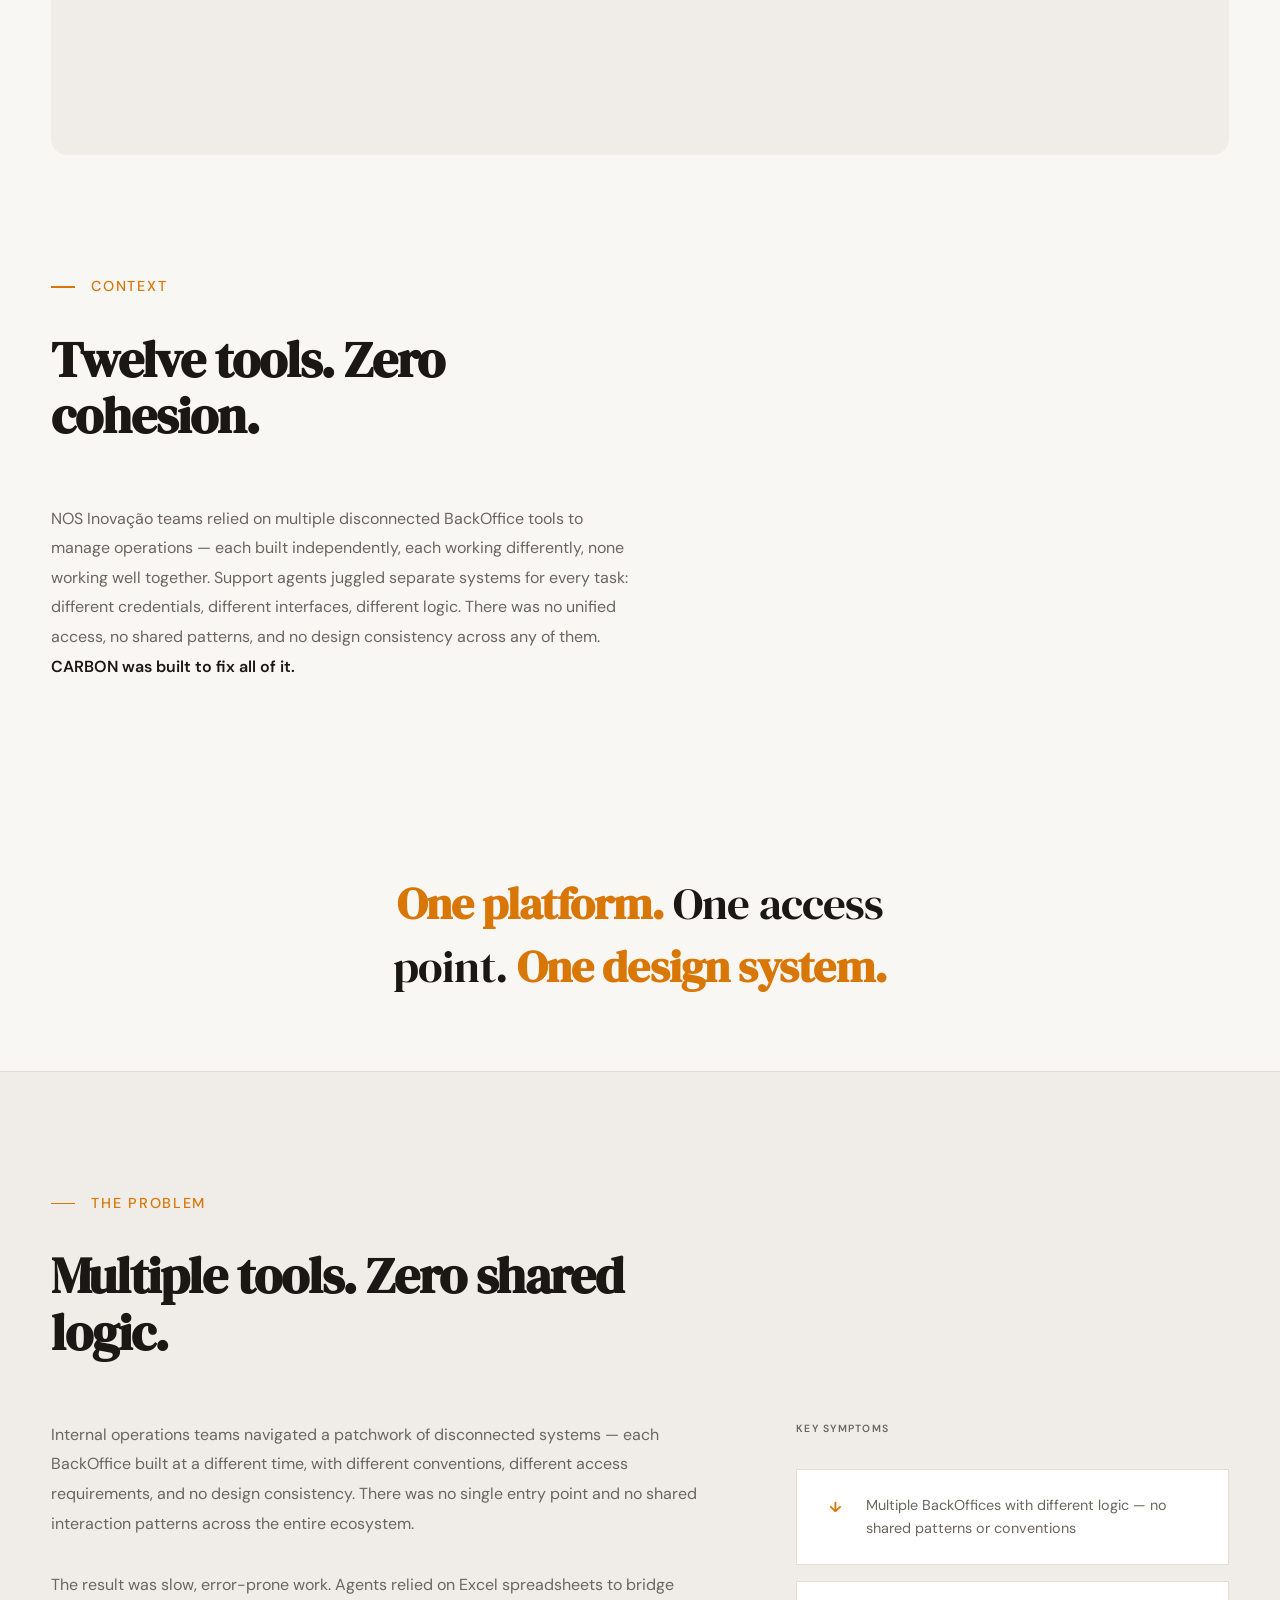
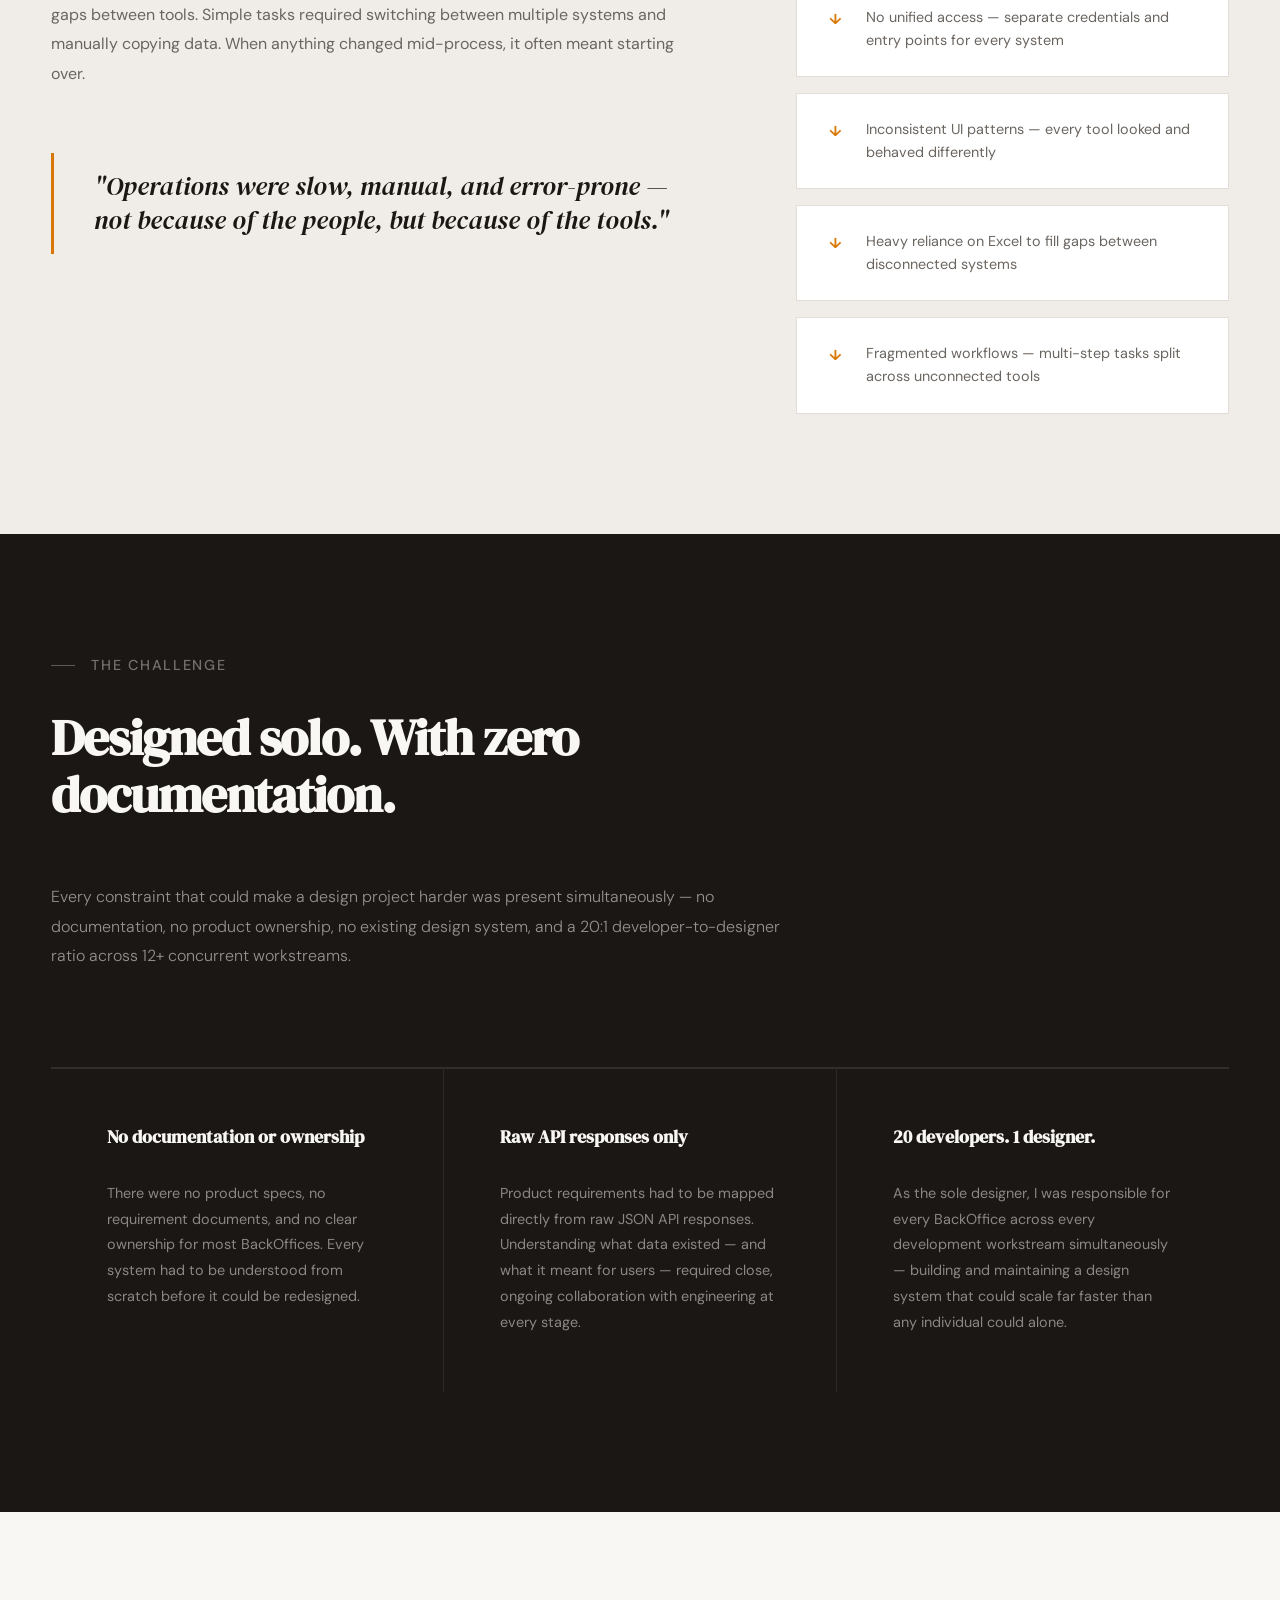
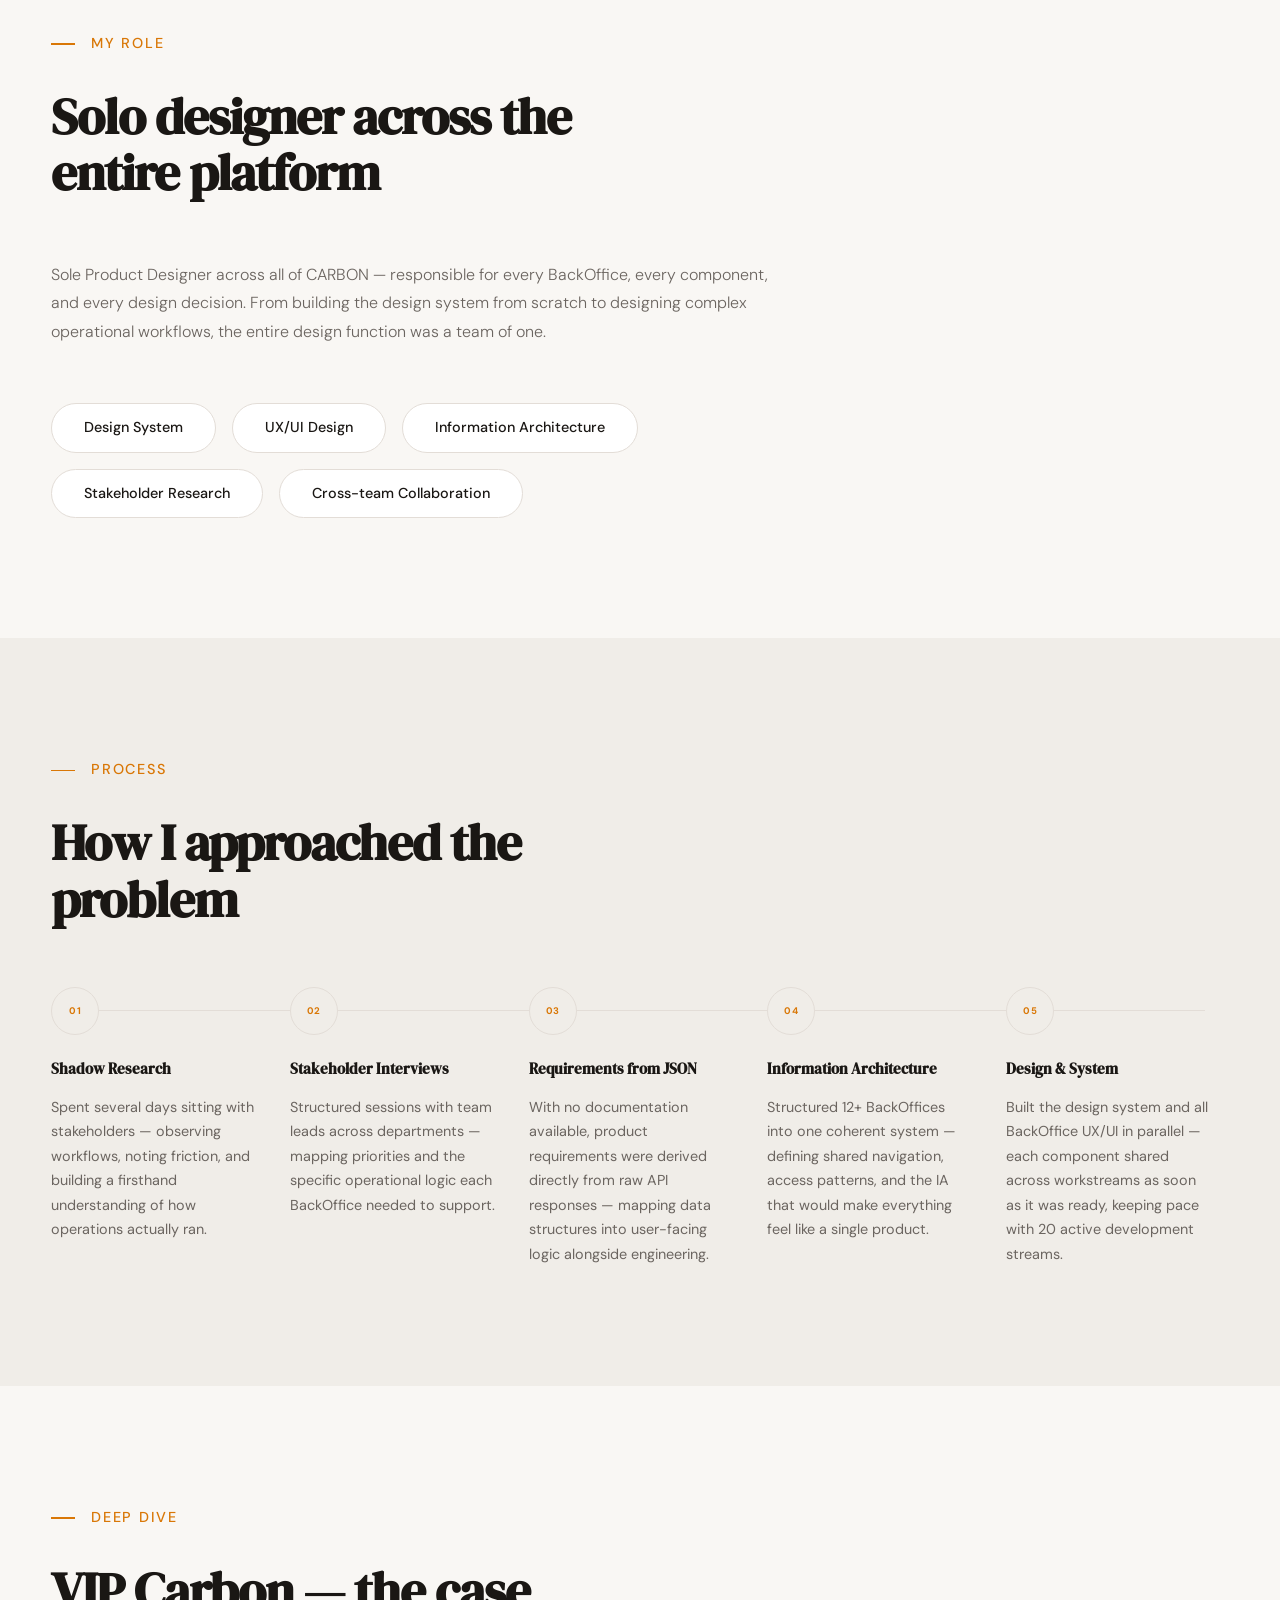
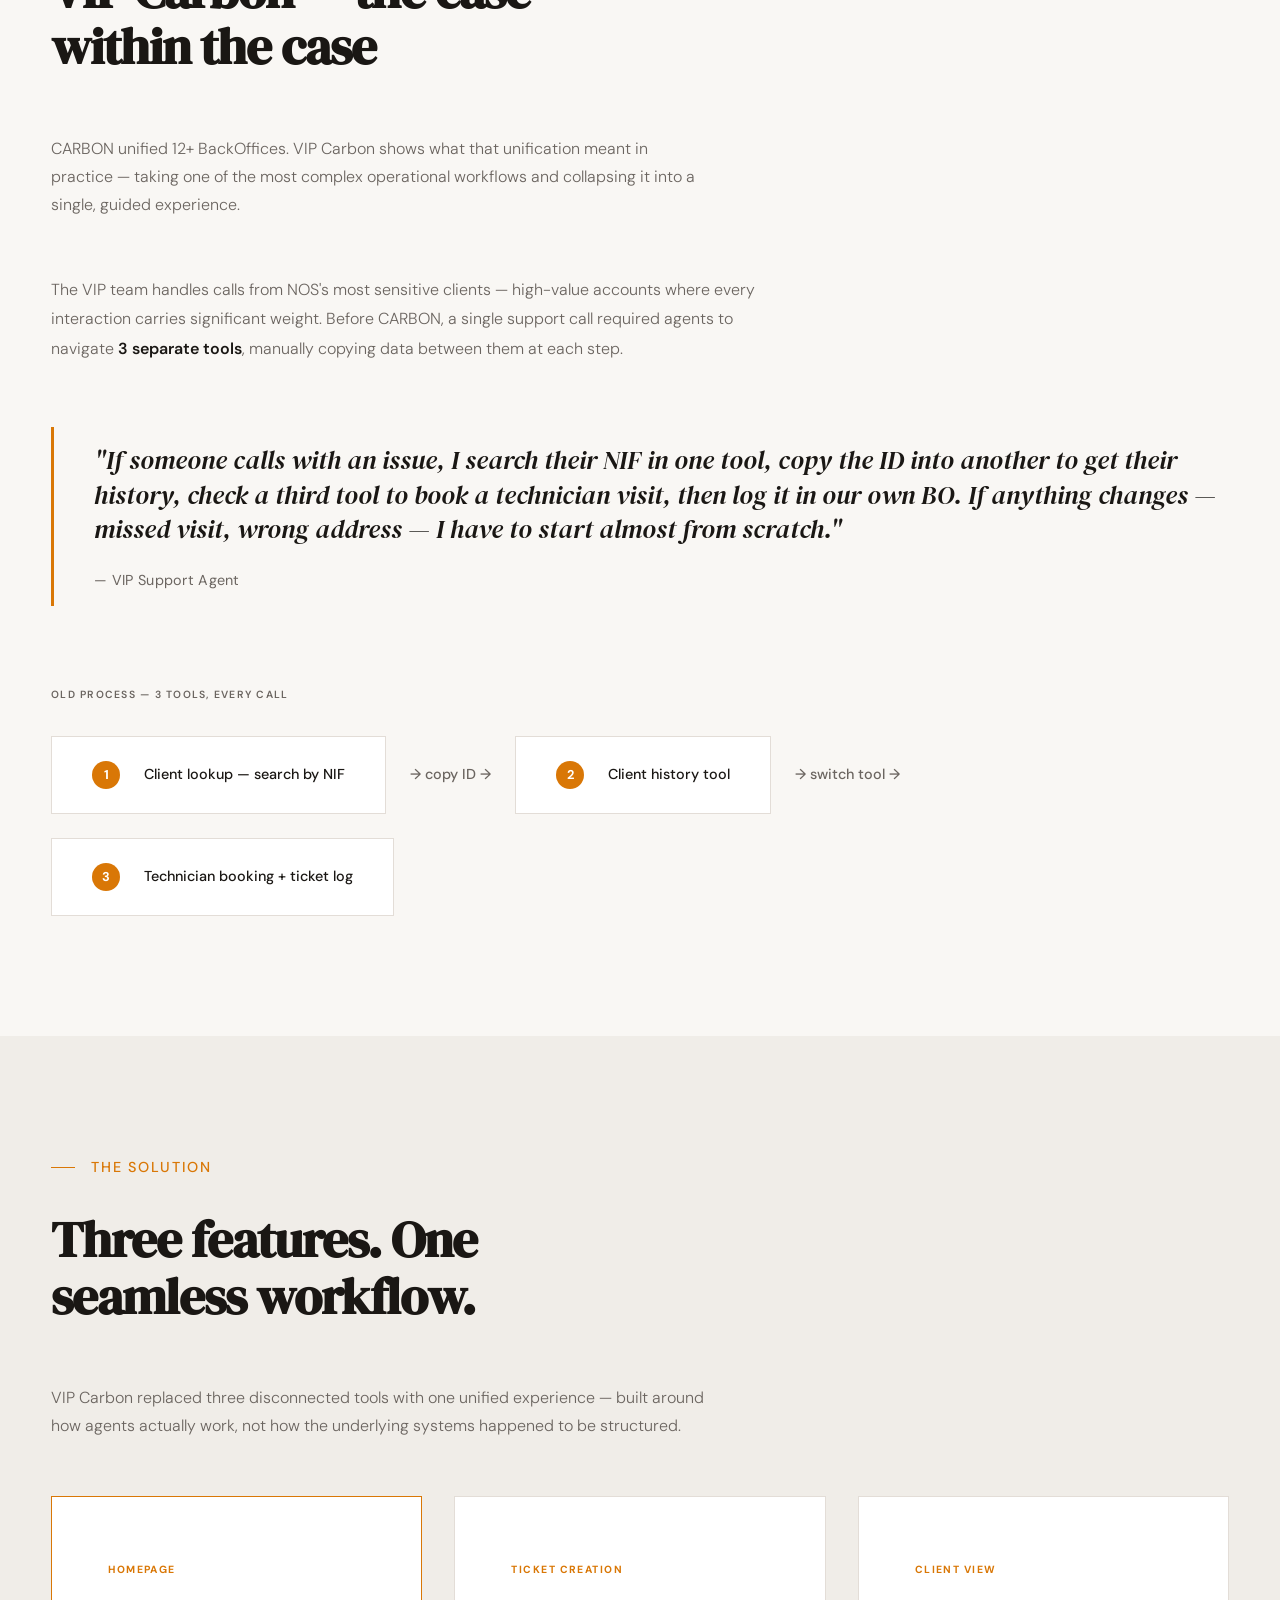
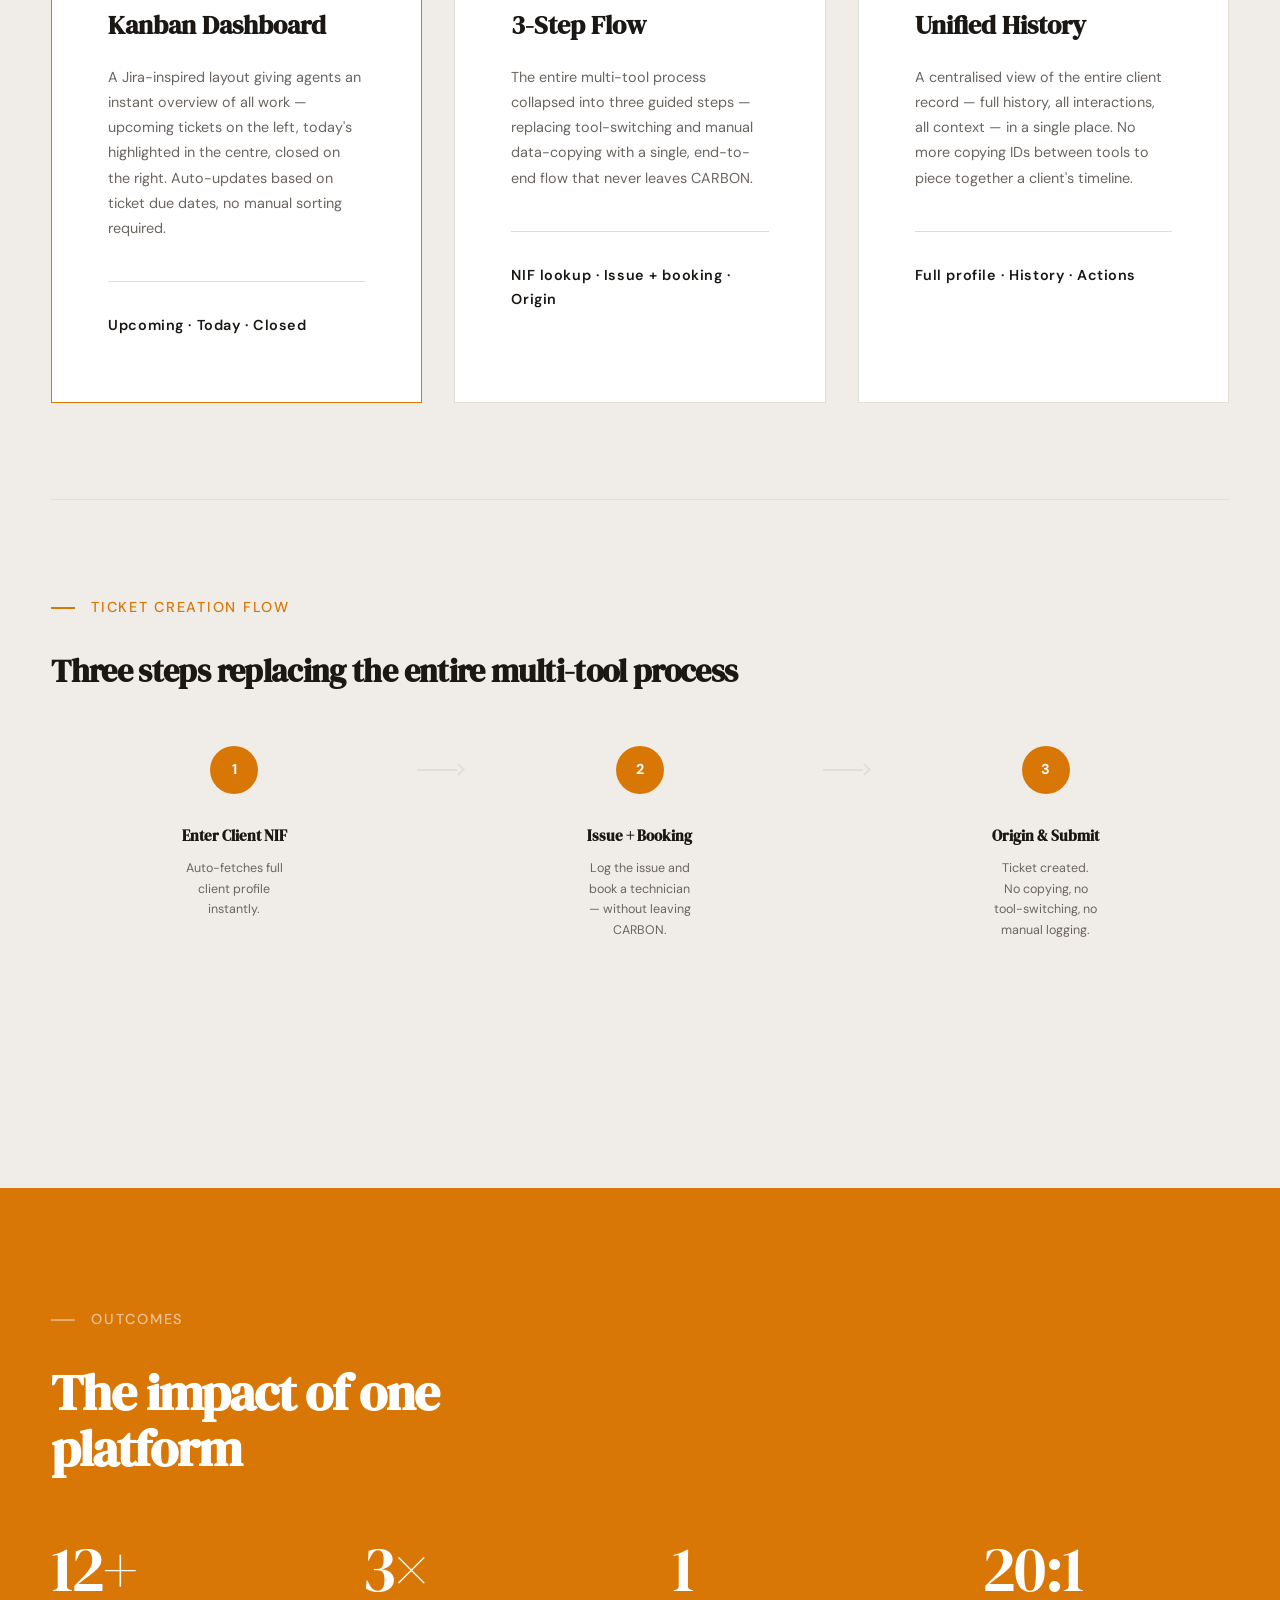
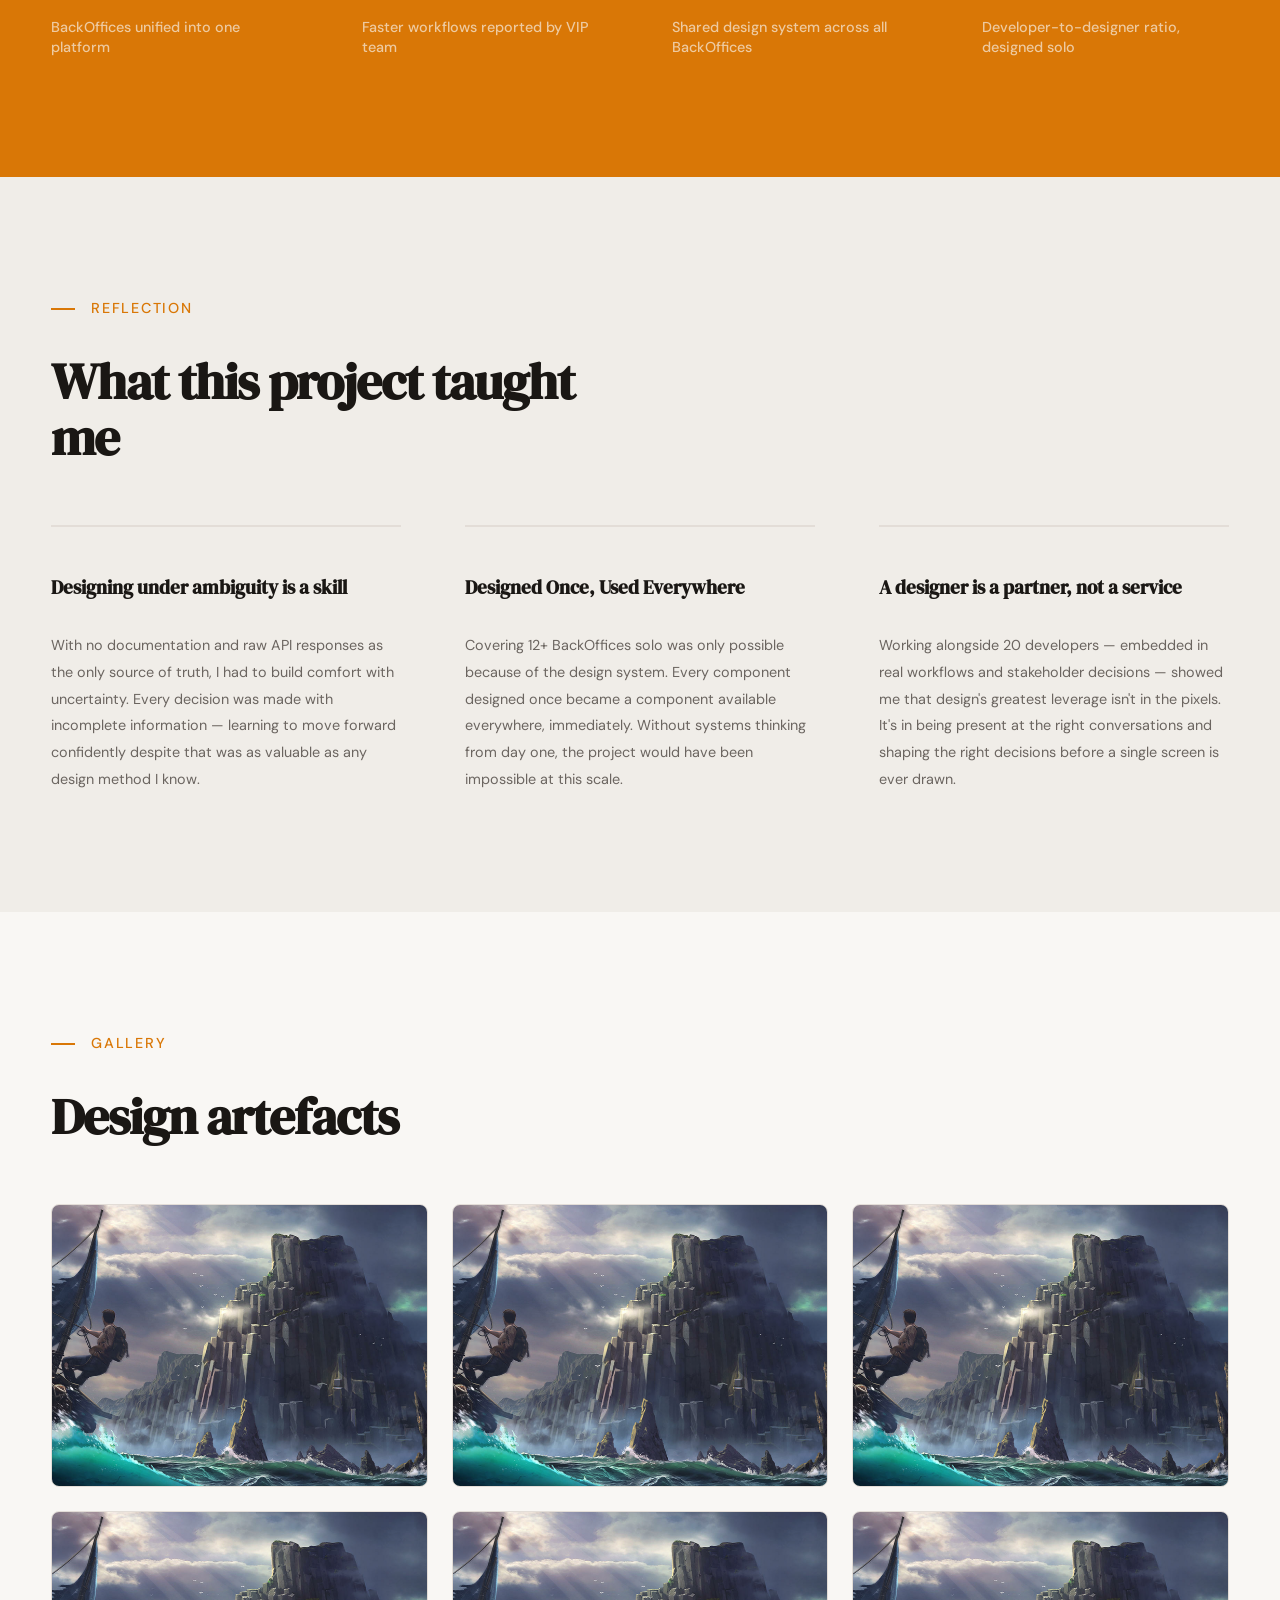
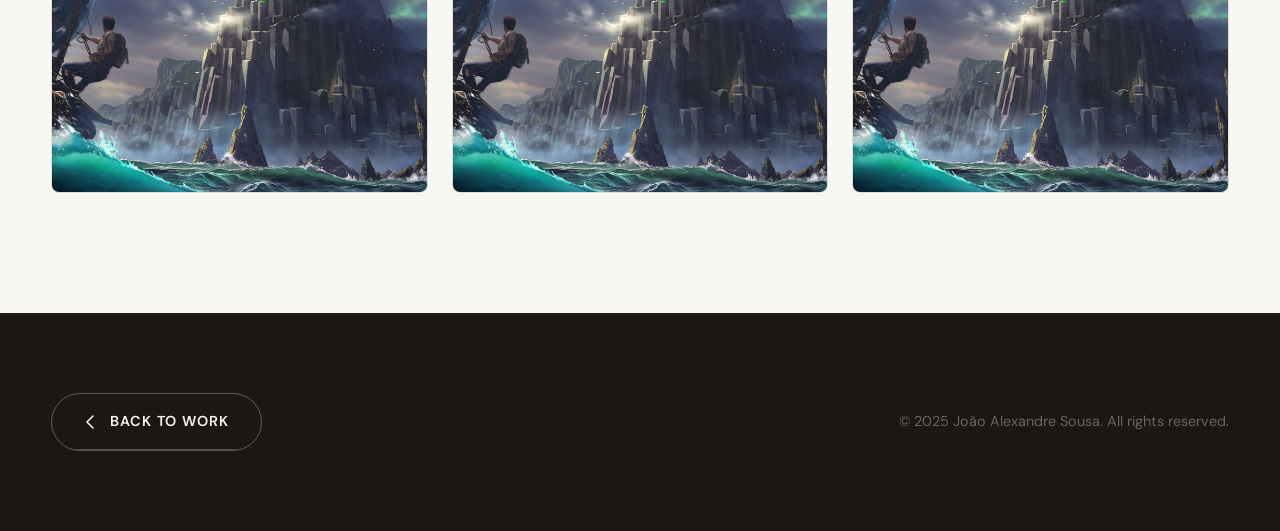
==== commit 8443c2b7: "Enhance Case Study pages with lightbox functionality, update copy, and improve layout" ====
--- a/carbon.html
+++ b/carbon.html
@@ -401,7 +401,7 @@
             <p>With no documentation and raw API responses as the only source of truth, I had to build comfort with uncertainty. Every decision was made with incomplete information — learning to move forward confidently despite that was as valuable as any design method I know.</p>
           </div>
           <div class="reflection-item reveal reveal-delay-1">
-            <h3>Systems thinking scales where individual effort cannot</h3>
+            <h3>Designed Once, Used Everywhere</h3>
             <p>Covering 12+ BackOffices solo was only possible because of the design system. Every component designed once became a component available everywhere, immediately. Without systems thinking from day one, the project would have been impossible at this scale.</p>
           </div>
           <div class="reflection-item reveal reveal-delay-2">
@@ -480,7 +480,18 @@
           <path d="M3 3l14 14M17 3L3 17" stroke="currentColor" stroke-width="1.5" stroke-linecap="round"/>
         </svg>
       </button>
+      <button class="lightbox-nav lightbox-nav--prev" id="lightbox-prev" aria-label="Previous image">
+        <svg width="20" height="20" viewBox="0 0 20 20" fill="none" aria-hidden="true">
+          <path d="M13 16l-6-6 6-6" stroke="currentColor" stroke-width="1.5" stroke-linecap="round" stroke-linejoin="round"/>
+        </svg>
+      </button>
+      <button class="lightbox-nav lightbox-nav--next" id="lightbox-next" aria-label="Next image">
+        <svg width="20" height="20" viewBox="0 0 20 20" fill="none" aria-hidden="true">
+          <path d="M7 4l6 6-6 6" stroke="currentColor" stroke-width="1.5" stroke-linecap="round" stroke-linejoin="round"/>
+        </svg>
+      </button>
       <img class="lightbox-img" id="lightbox-img" src="" alt="" />
+      <div class="lightbox-counter" id="lightbox-counter" aria-live="polite"></div>
     </div>
 
   </main>
--- a/css/project.css
+++ b/css/project.css
@@ -214,7 +214,8 @@
 /* Hero image block */
 .proj-hero-img {
   width: 100%;
-  aspect-ratio: 16/7;
+  aspect-ratio: 16/9;
+  height: auto;
   background: var(--col-surface);
   display: flex;
   align-items: center;
@@ -225,6 +226,8 @@
   letter-spacing: 0.08em;
   text-transform: uppercase;
   margin-top: calc(var(--space) * 2);
+  border-radius: 16px;
+  overflow: hidden;
 }
 
 /* ─── OVERVIEW ─── */
@@ -496,7 +499,7 @@
 }
 
 .principle {
-  padding: calc(var(--space) * 9) calc(var(--space) * 7) calc(var(--space) * 7);
+  padding: calc(var(--space) * 4) calc(var(--space) * 4) calc(var(--space) * 4);
   border-top: 3px solid var(--col-border);
   border-right: 1px solid var(--col-border);
   transition: border-top-color 0.3s;
@@ -984,10 +987,53 @@
   background: rgba(249, 247, 244, 0.2);
 }
 
+.lightbox-nav {
+  position: absolute;
+  top: 50%;
+  transform: translateY(-50%);
+  width: 48px;
+  height: 48px;
+  border-radius: 50%;
+  background: rgba(249, 247, 244, 0.1);
+  border: 1px solid rgba(249, 247, 244, 0.2);
+  color: #fff;
+  display: flex;
+  align-items: center;
+  justify-content: center;
+  cursor: pointer;
+  transition: background 0.2s;
+  z-index: 1;
+}
+
+.lightbox-nav:hover {
+  background: rgba(249, 247, 244, 0.22);
+}
+
+.lightbox-nav--prev { left: calc(var(--space) * 4); }
+.lightbox-nav--next { right: calc(var(--space) * 4); }
+
+.lightbox-nav[disabled] {
+  opacity: 0.25;
+  cursor: default;
+}
+
+.lightbox-counter {
+  position: absolute;
+  bottom: calc(var(--space) * 4);
+  left: 50%;
+  transform: translateX(-50%);
+  font-size: 0.75rem;
+  font-weight: 600;
+  letter-spacing: 0.1em;
+  color: rgba(249, 247, 244, 0.55);
+  z-index: 1;
+  white-space: nowrap;
+}
+
 .lightbox-img {
   position: relative;
   z-index: 1;
-  max-width: 92vw;
+  max-width: 82vw;
   max-height: 88vh;
   object-fit: contain;
   display: block;
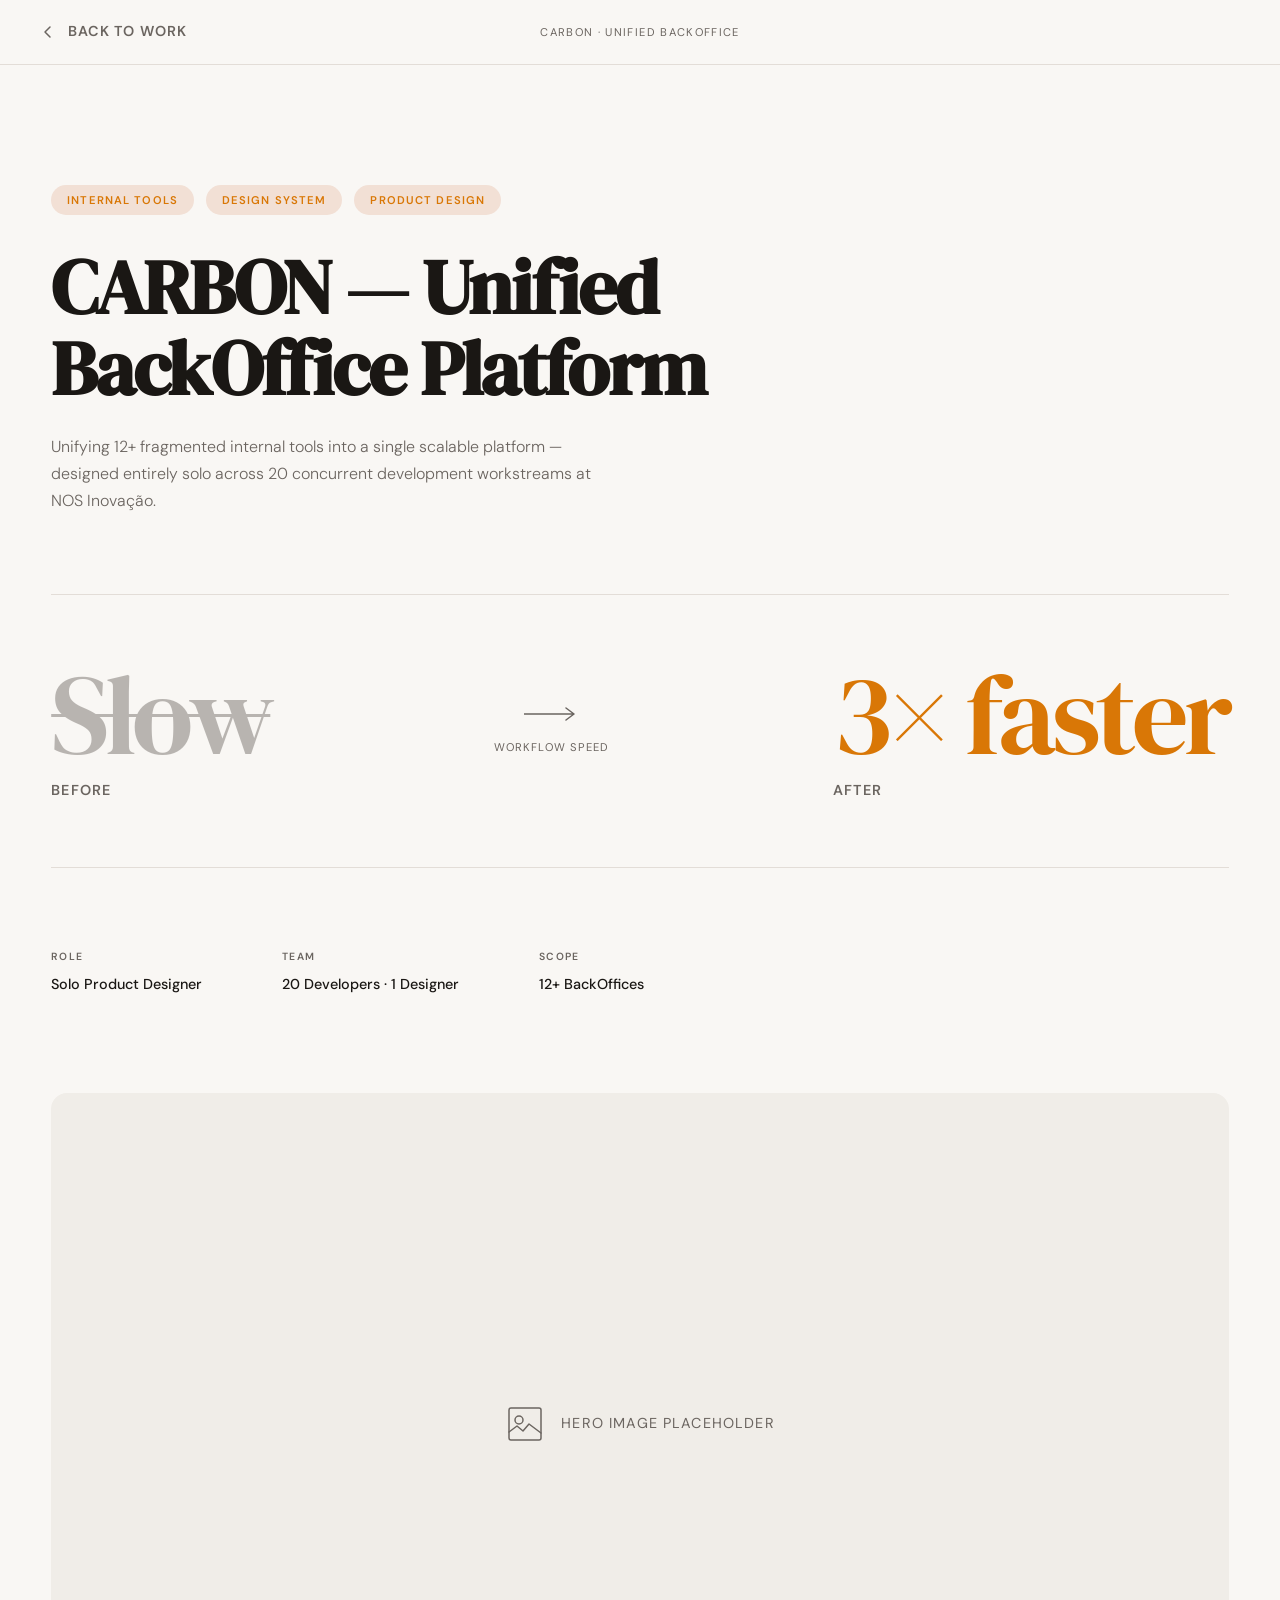
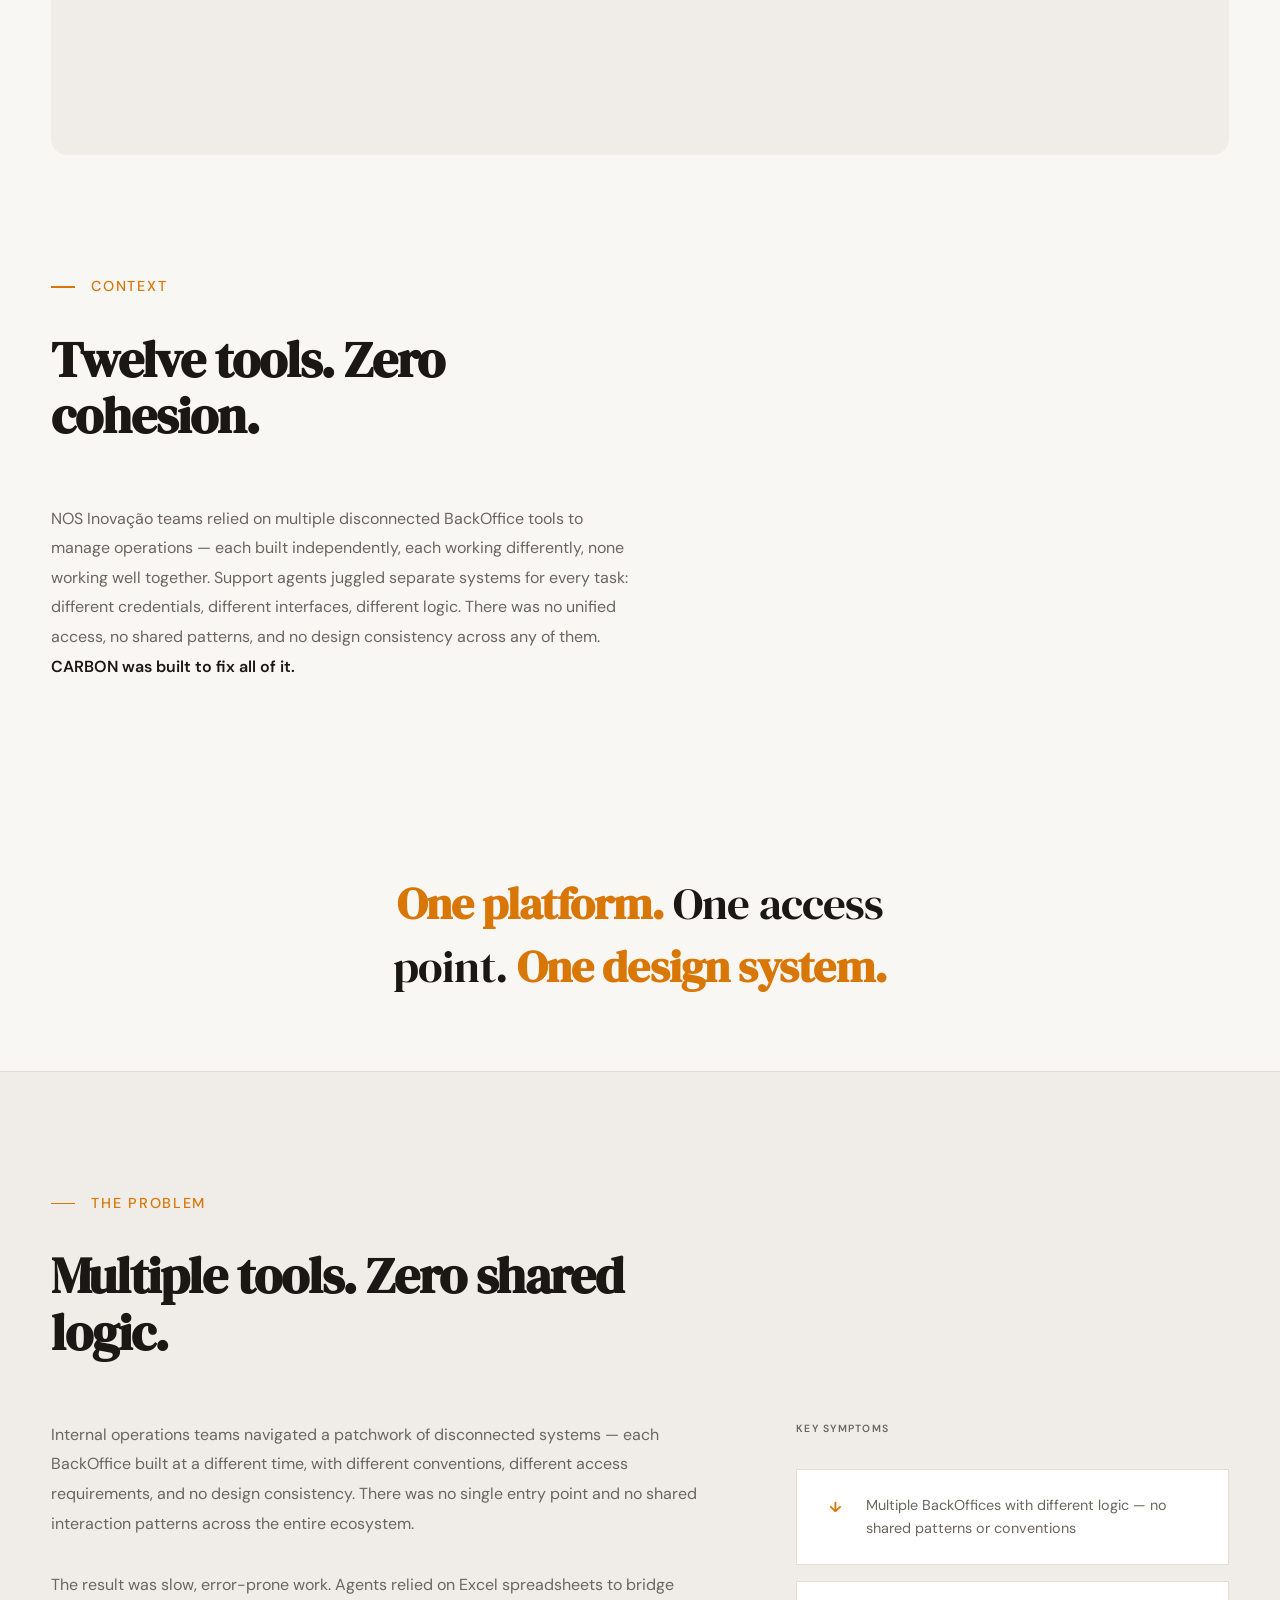
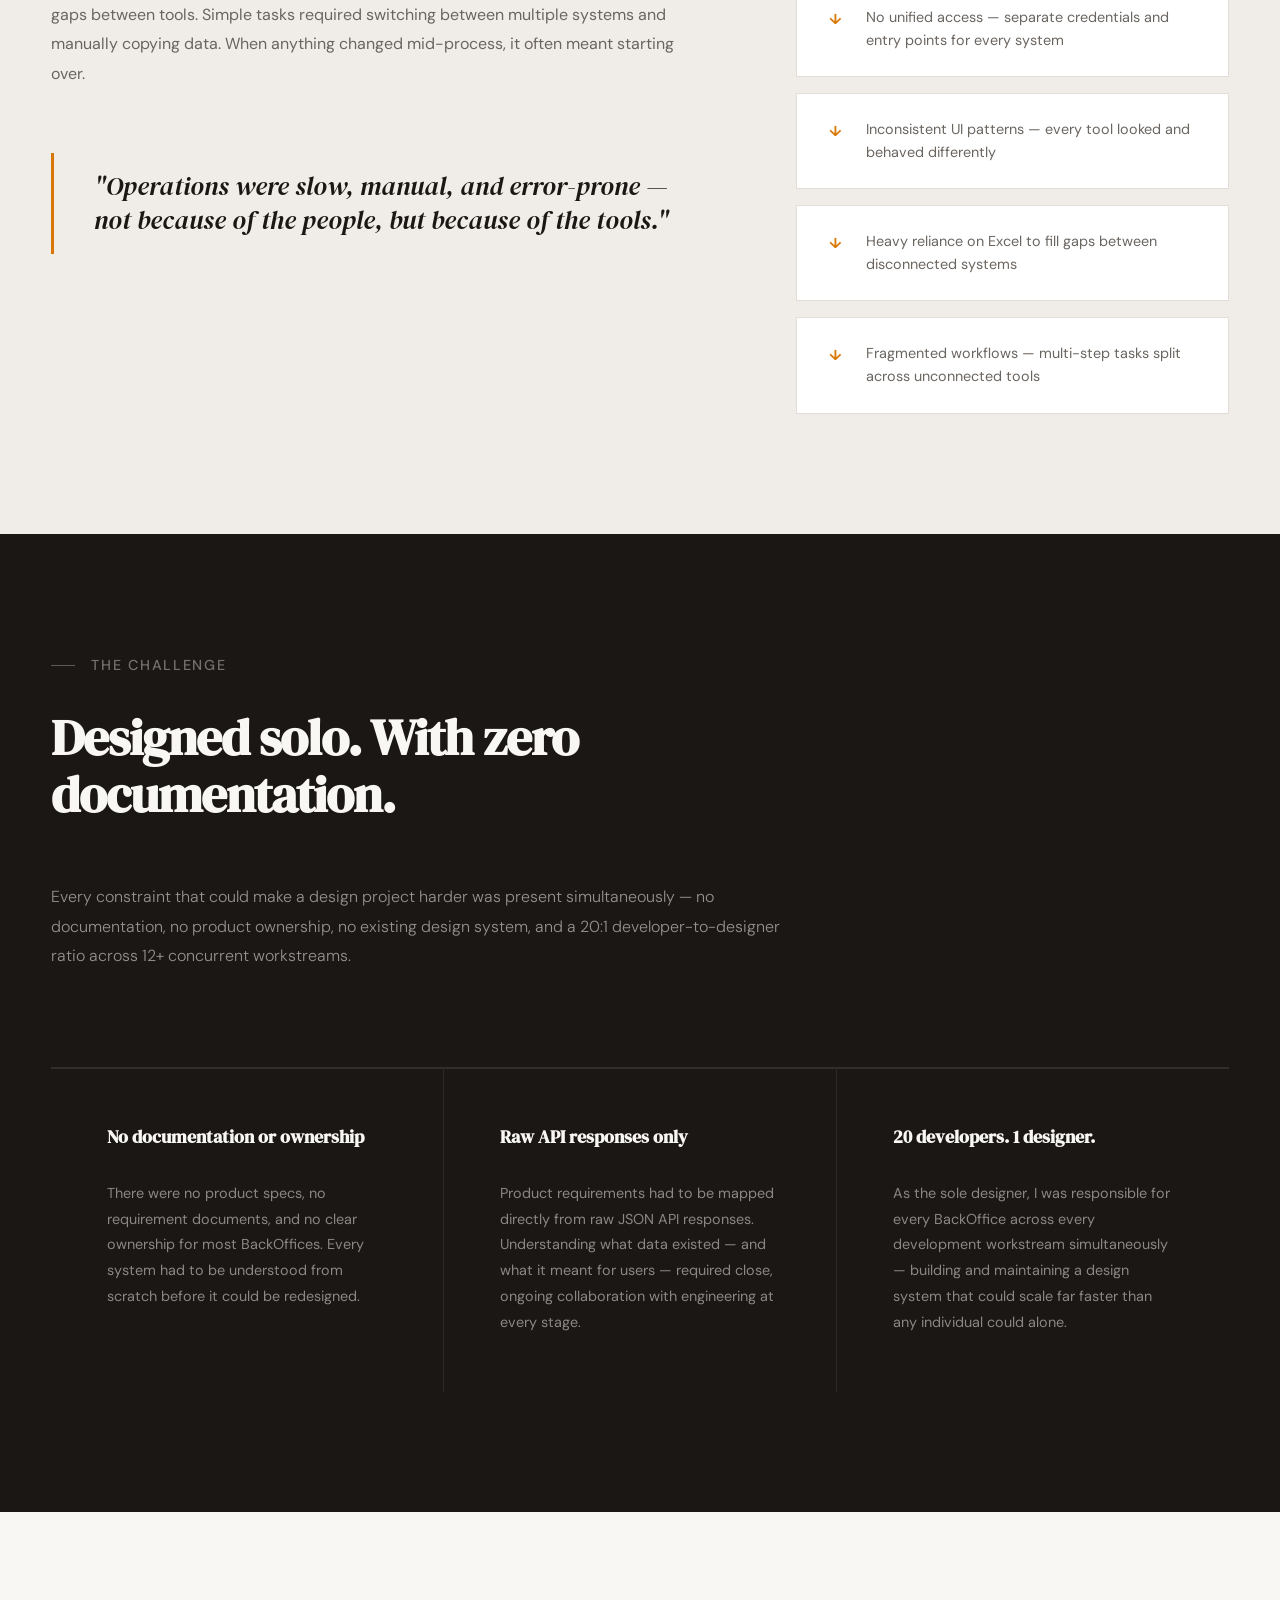
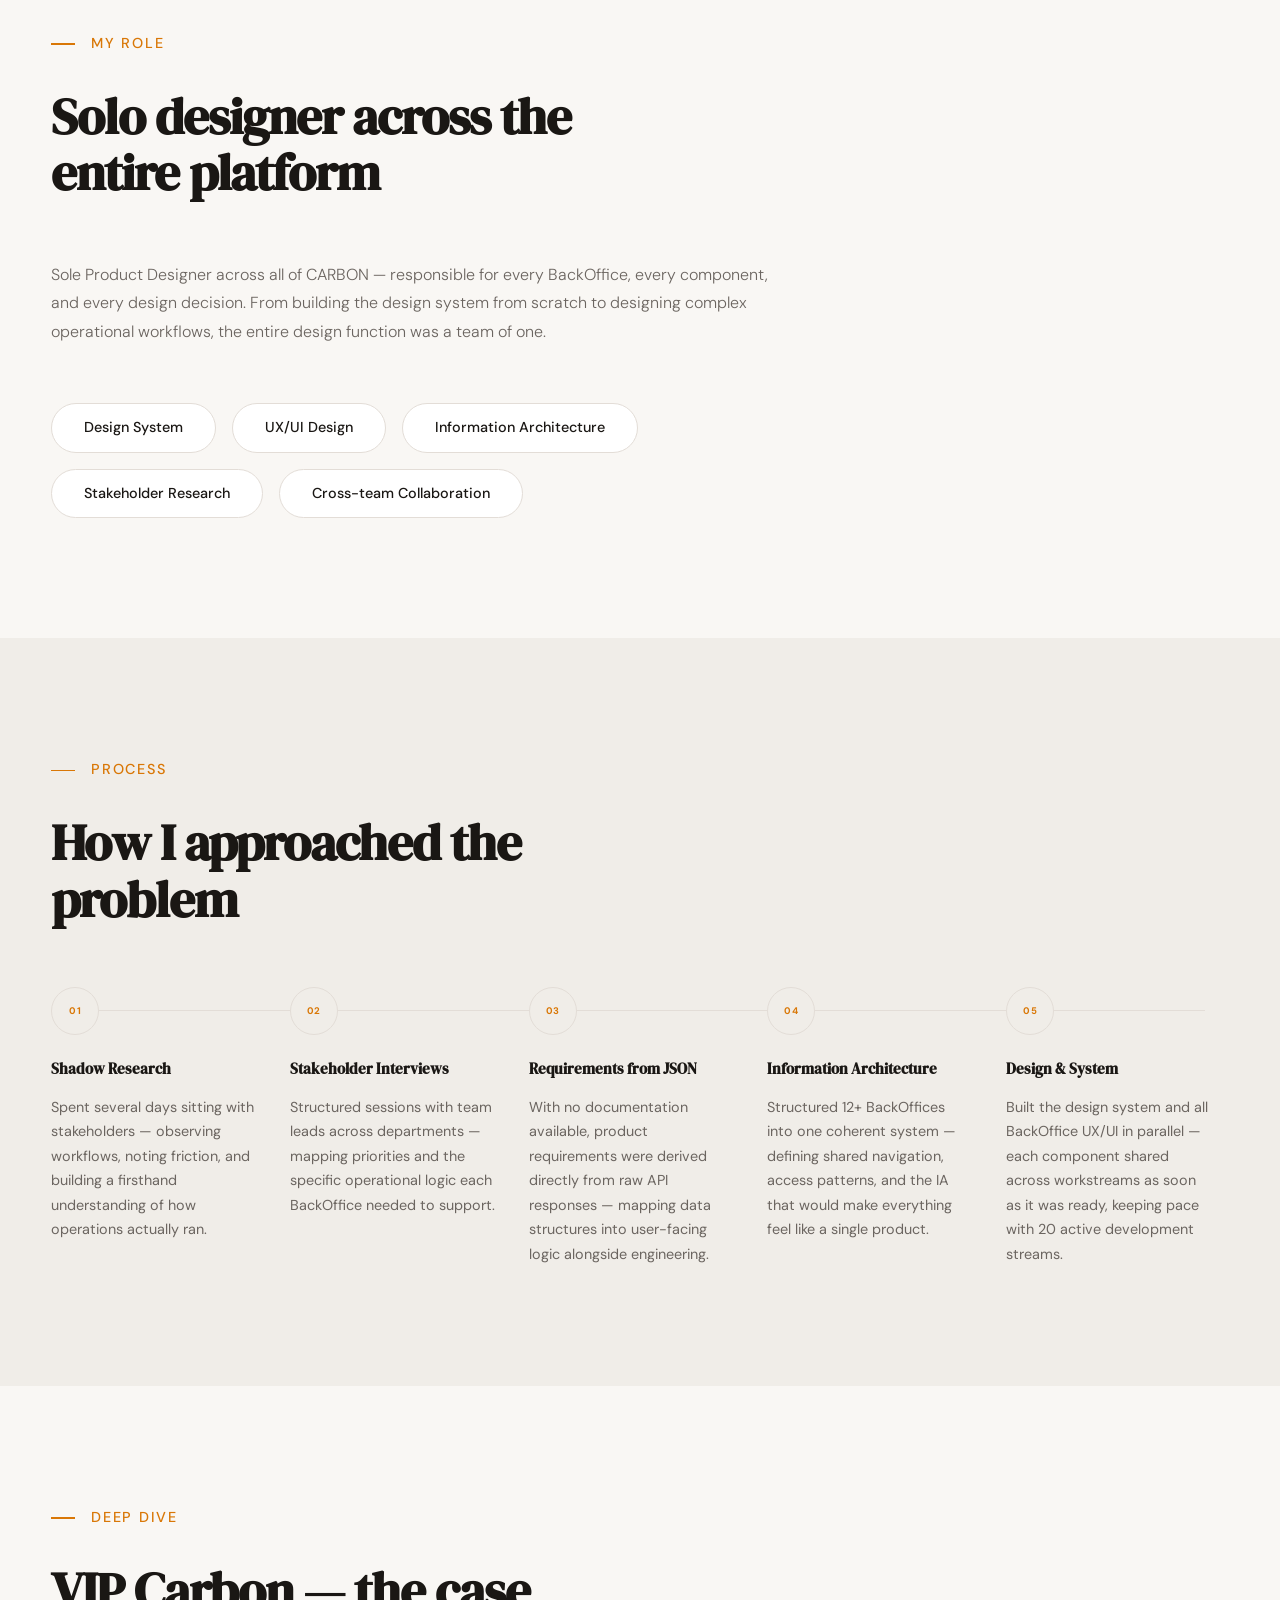
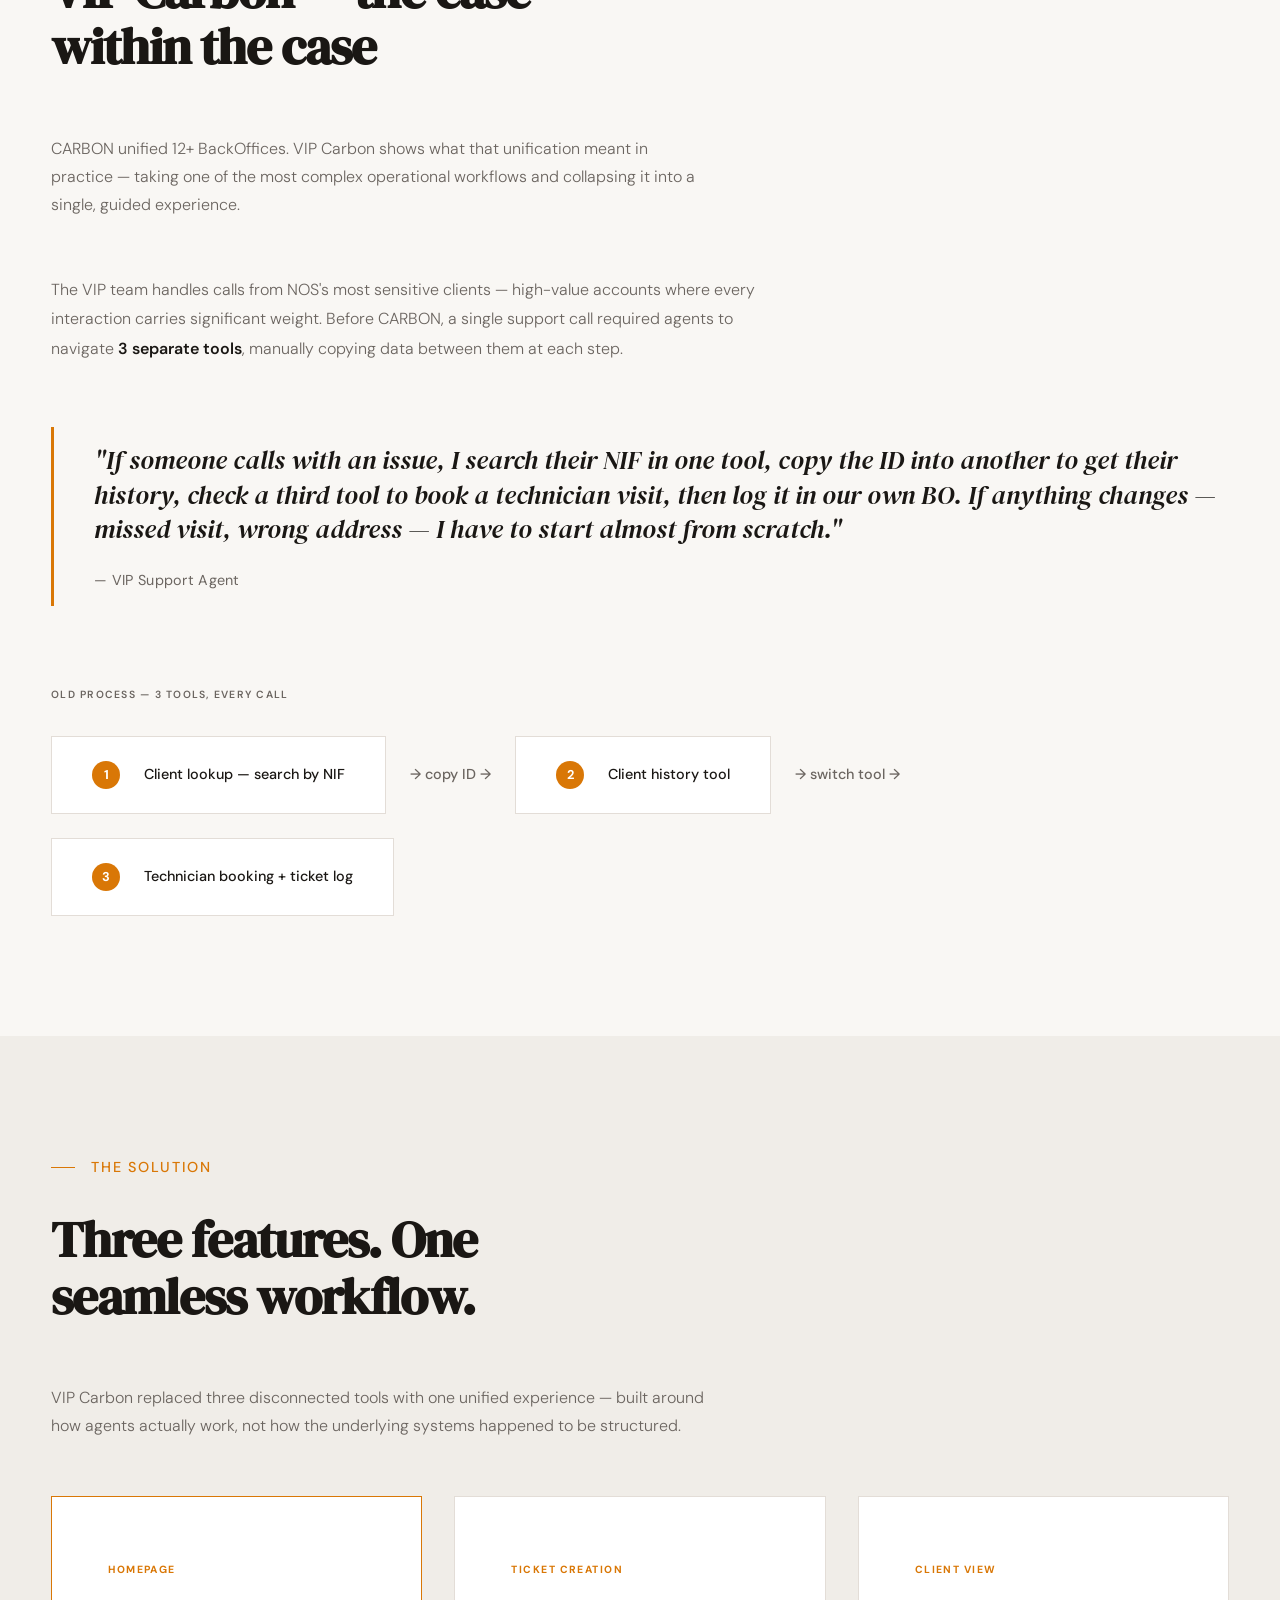
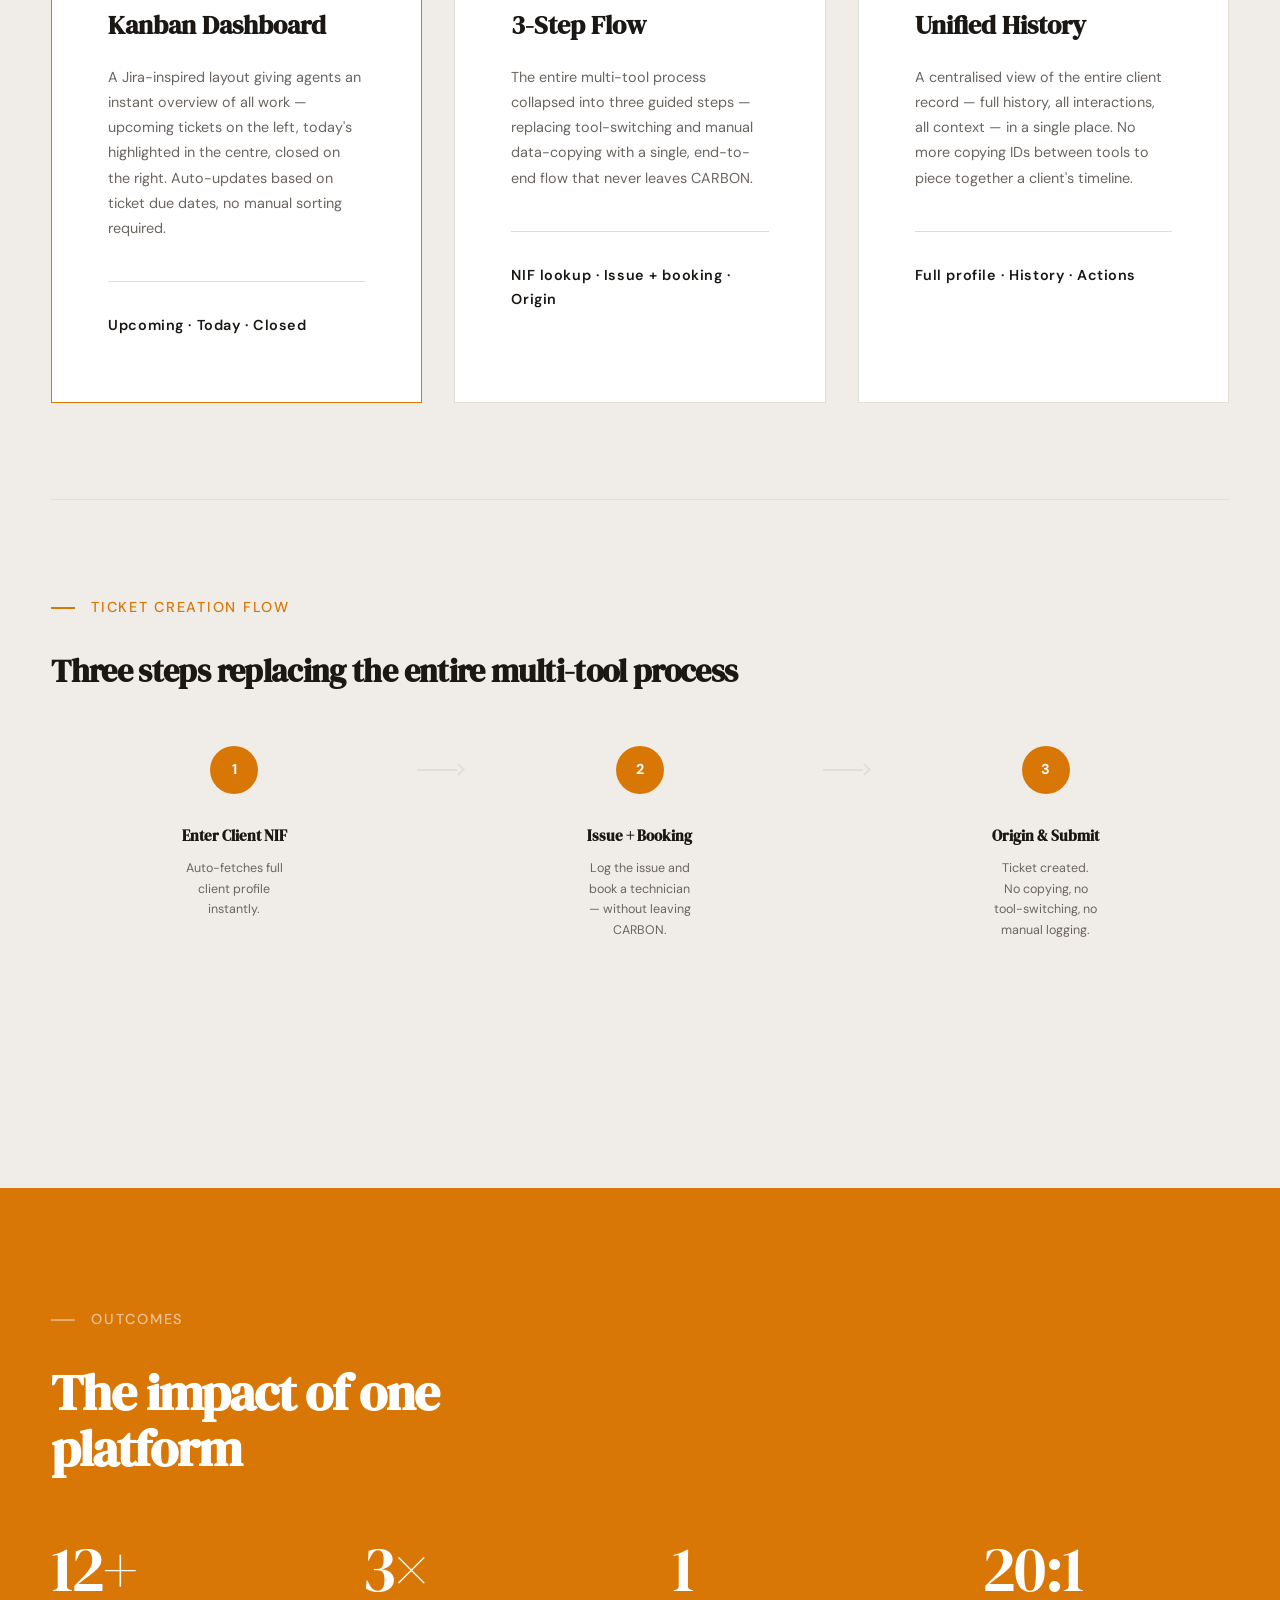
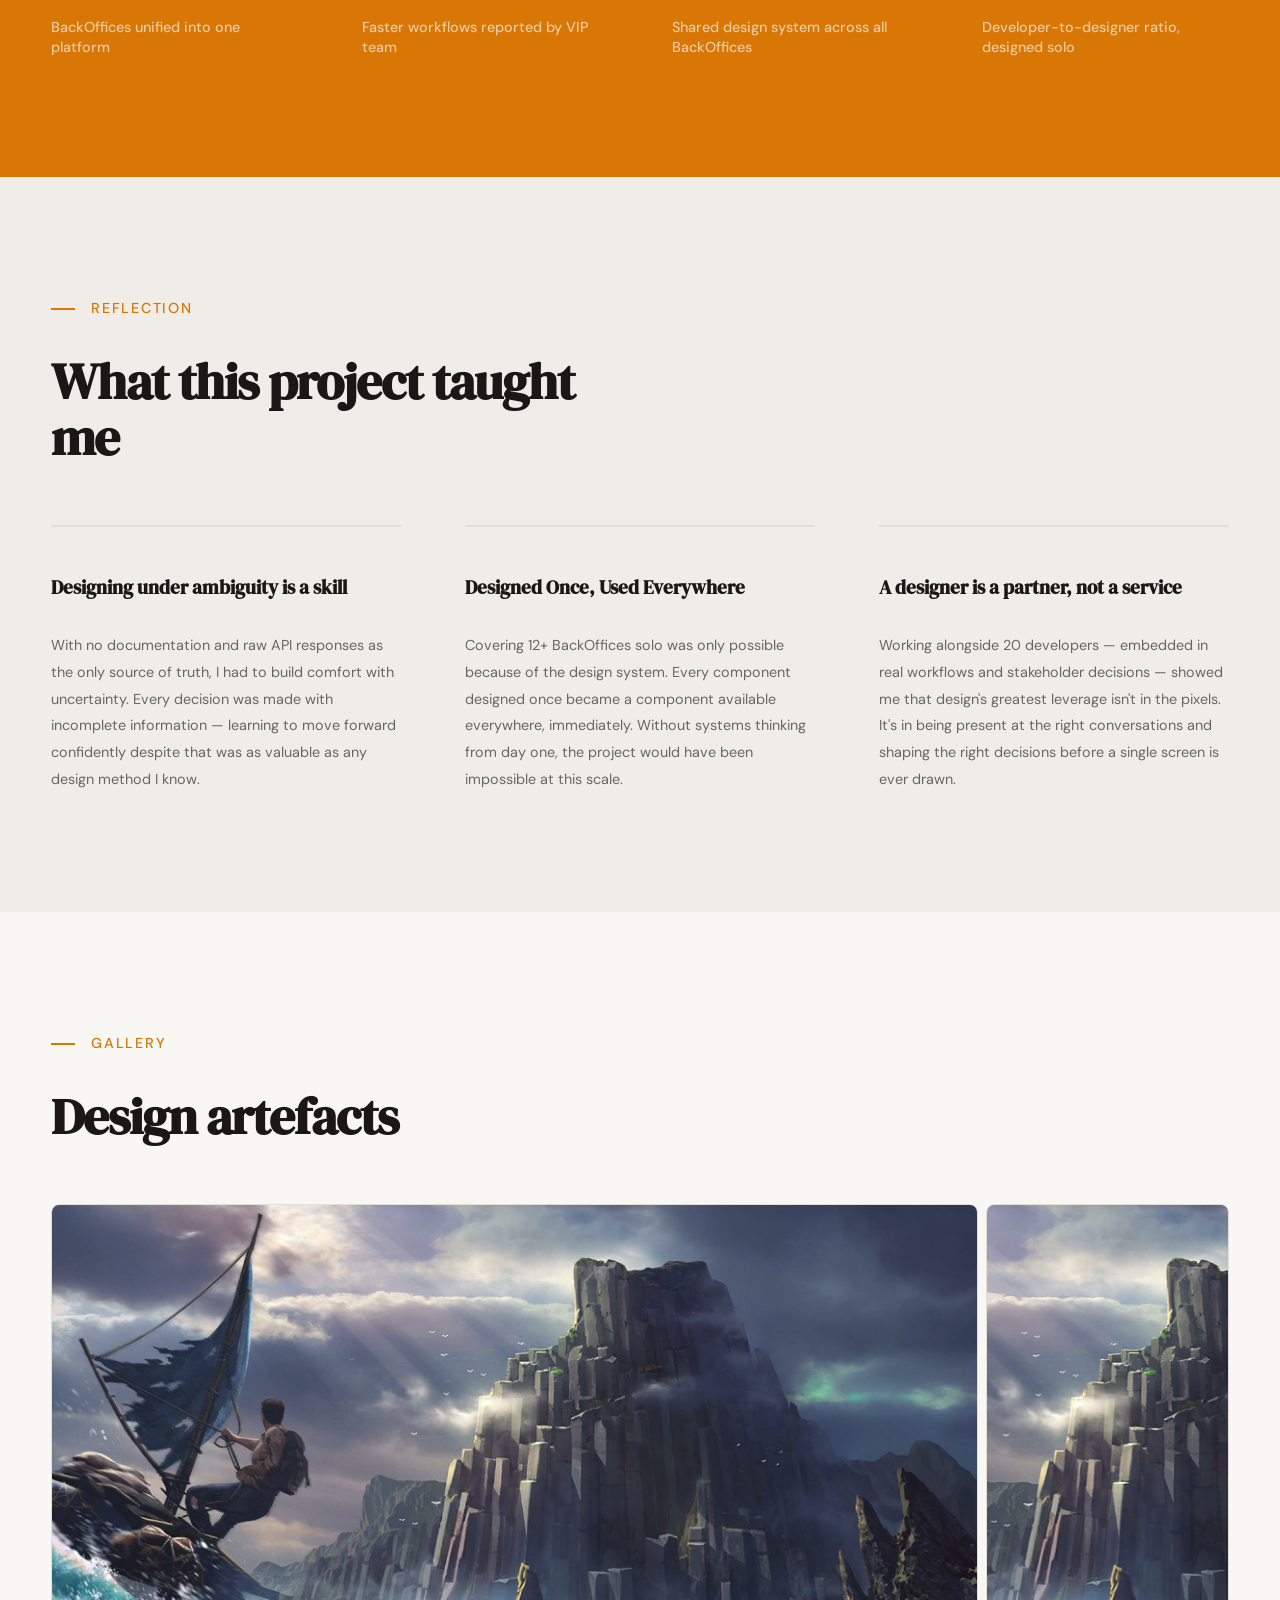
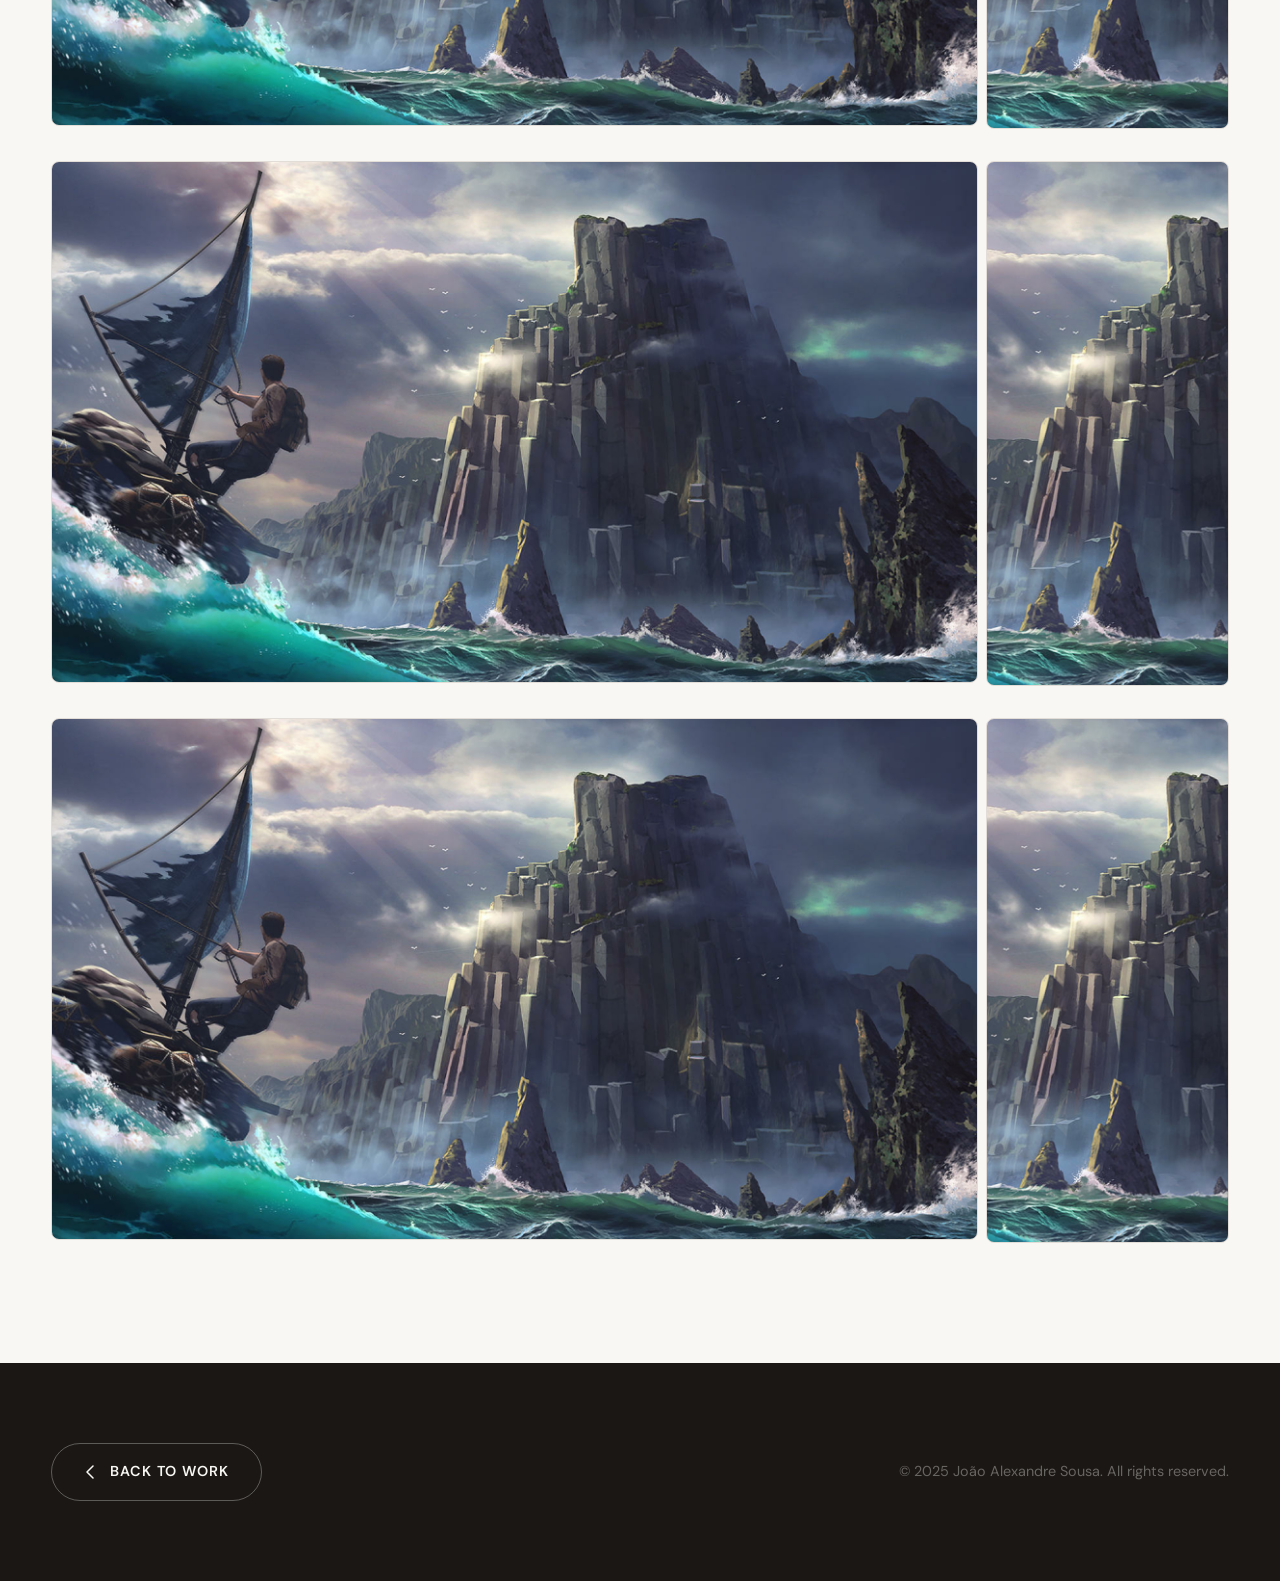
==== commit 69fe9bfc: "NOS ID Artefacts assets updated + applied same UI style to nosnet and carbon case studies Co-authore" ====
--- a/carbon.html
+++ b/carbon.html
@@ -420,54 +420,60 @@
           <h2 id="sec-gallery" class="proj-section__title">Design artefacts</h2>
         </div>
         <div class="proj-gallery" role="list" aria-label="Project image gallery">
-          <button class="gallery-item reveal" data-src="assets/carbon/gallery/placeholder.jpg" aria-label="View design artefact 1 in full size" role="listitem">
-            <img src="assets/carbon/gallery/gallery_placeholder.jpg" alt="CARBON backoffice design artefact 1" loading="lazy" />
-            <span class="gallery-item__overlay" aria-hidden="true">
-              <svg width="24" height="24" viewBox="0 0 24 24" fill="none">
-                <path d="M15 3h6v6M9 21H3v-6M21 3l-7 7M3 21l7-7" stroke="currentColor" stroke-width="1.5" stroke-linecap="round" stroke-linejoin="round"/>
-              </svg>
-            </span>
-          </button>
-          <button class="gallery-item reveal reveal-delay-1" data-src="assets/carbon/gallery/placeholder.jpg" aria-label="View design artefact 2 in full size" role="listitem">
-            <img src="assets/carbon/gallery/gallery_placeholder.jpg" alt="CARBON backoffice design artefact 2" loading="lazy" />
-            <span class="gallery-item__overlay" aria-hidden="true">
-              <svg width="24" height="24" viewBox="0 0 24 24" fill="none">
-                <path d="M15 3h6v6M9 21H3v-6M21 3l-7 7M3 21l7-7" stroke="currentColor" stroke-width="1.5" stroke-linecap="round" stroke-linejoin="round"/>
-              </svg>
-            </span>
-          </button>
-          <button class="gallery-item reveal reveal-delay-2" data-src="assets/carbon/gallery/placeholder.jpg" aria-label="View design artefact 3 in full size" role="listitem">
-            <img src="assets/carbon/gallery/gallery_placeholder.jpg" alt="CARBON backoffice design artefact 3" loading="lazy" />
-            <span class="gallery-item__overlay" aria-hidden="true">
-              <svg width="24" height="24" viewBox="0 0 24 24" fill="none">
-                <path d="M15 3h6v6M9 21H3v-6M21 3l-7 7M3 21l7-7" stroke="currentColor" stroke-width="1.5" stroke-linecap="round" stroke-linejoin="round"/>
-              </svg>
-            </span>
-          </button>
-          <button class="gallery-item reveal reveal-delay-1" data-src="assets/carbon/gallery/placeholder.jpg" aria-label="View design artefact 4 in full size" role="listitem">
-            <img src="assets/carbon/gallery/gallery_placeholder.jpg" alt="CARBON backoffice design artefact 4" loading="lazy" />
-            <span class="gallery-item__overlay" aria-hidden="true">
-              <svg width="24" height="24" viewBox="0 0 24 24" fill="none">
-                <path d="M15 3h6v6M9 21H3v-6M21 3l-7 7M3 21l7-7" stroke="currentColor" stroke-width="1.5" stroke-linecap="round" stroke-linejoin="round"/>
-              </svg>
-            </span>
-          </button>
-          <button class="gallery-item reveal reveal-delay-2" data-src="assets/carbon/gallery/placeholder.jpg" aria-label="View design artefact 5 in full size" role="listitem">
-            <img src="assets/carbon/gallery/gallery_placeholder.jpg" alt="CARBON backoffice design artefact 5" loading="lazy" />
-            <span class="gallery-item__overlay" aria-hidden="true">
-              <svg width="24" height="24" viewBox="0 0 24 24" fill="none">
-                <path d="M15 3h6v6M9 21H3v-6M21 3l-7 7M3 21l7-7" stroke="currentColor" stroke-width="1.5" stroke-linecap="round" stroke-linejoin="round"/>
-              </svg>
-            </span>
-          </button>
-          <button class="gallery-item reveal reveal-delay-3" data-src="assets/carbon/gallery/placeholder.jpg" aria-label="View design artefact 6 in full size" role="listitem">
-            <img src="assets/carbon/gallery/gallery_placeholder.jpg" alt="CARBON backoffice design artefact 6" loading="lazy" />
-            <span class="gallery-item__overlay" aria-hidden="true">
-              <svg width="24" height="24" viewBox="0 0 24 24" fill="none">
-                <path d="M15 3h6v6M9 21H3v-6M21 3l-7 7M3 21l7-7" stroke="currentColor" stroke-width="1.5" stroke-linecap="round" stroke-linejoin="round"/>
-              </svg>
-            </span>
-          </button>
+          <div class="gallery-frame reveal" role="listitem">
+            <button class="gallery-item gallery-item--desktop" data-src="assets/carbon/gallery/placeholder.jpg" aria-label="View desktop design artefact 1 in full size">
+              <img src="assets/carbon/gallery/gallery_placeholder.jpg" alt="CARBON backoffice design artefact 1 – desktop" loading="lazy" />
+              <span class="gallery-item__overlay" aria-hidden="true">
+                <svg width="24" height="24" viewBox="0 0 24 24" fill="none">
+                  <path d="M15 3h6v6M9 21H3v-6M21 3l-7 7M3 21l7-7" stroke="currentColor" stroke-width="1.5" stroke-linecap="round" stroke-linejoin="round"/>
+                </svg>
+              </span>
+            </button>
+            <button class="gallery-item gallery-item--mobile" data-src="assets/carbon/gallery/placeholder.jpg" aria-label="View mobile design artefact 1 in full size">
+              <img src="assets/carbon/gallery/gallery_placeholder.jpg" alt="CARBON backoffice design artefact 1 – mobile" loading="lazy" />
+              <span class="gallery-item__overlay" aria-hidden="true">
+                <svg width="24" height="24" viewBox="0 0 24 24" fill="none">
+                  <path d="M15 3h6v6M9 21H3v-6M21 3l-7 7M3 21l7-7" stroke="currentColor" stroke-width="1.5" stroke-linecap="round" stroke-linejoin="round"/>
+                </svg>
+              </span>
+            </button>
+          </div>
+          <div class="gallery-frame reveal" role="listitem">
+            <button class="gallery-item gallery-item--desktop" data-src="assets/carbon/gallery/placeholder.jpg" aria-label="View desktop design artefact 2 in full size">
+              <img src="assets/carbon/gallery/gallery_placeholder.jpg" alt="CARBON backoffice design artefact 2 – desktop" loading="lazy" />
+              <span class="gallery-item__overlay" aria-hidden="true">
+                <svg width="24" height="24" viewBox="0 0 24 24" fill="none">
+                  <path d="M15 3h6v6M9 21H3v-6M21 3l-7 7M3 21l7-7" stroke="currentColor" stroke-width="1.5" stroke-linecap="round" stroke-linejoin="round"/>
+                </svg>
+              </span>
+            </button>
+            <button class="gallery-item gallery-item--mobile" data-src="assets/carbon/gallery/placeholder.jpg" aria-label="View mobile design artefact 2 in full size">
+              <img src="assets/carbon/gallery/gallery_placeholder.jpg" alt="CARBON backoffice design artefact 2 – mobile" loading="lazy" />
+              <span class="gallery-item__overlay" aria-hidden="true">
+                <svg width="24" height="24" viewBox="0 0 24 24" fill="none">
+                  <path d="M15 3h6v6M9 21H3v-6M21 3l-7 7M3 21l7-7" stroke="currentColor" stroke-width="1.5" stroke-linecap="round" stroke-linejoin="round"/>
+                </svg>
+              </span>
+            </button>
+          </div>
+          <div class="gallery-frame reveal" role="listitem">
+            <button class="gallery-item gallery-item--desktop" data-src="assets/carbon/gallery/placeholder.jpg" aria-label="View desktop design artefact 3 in full size">
+              <img src="assets/carbon/gallery/gallery_placeholder.jpg" alt="CARBON backoffice design artefact 3 – desktop" loading="lazy" />
+              <span class="gallery-item__overlay" aria-hidden="true">
+                <svg width="24" height="24" viewBox="0 0 24 24" fill="none">
+                  <path d="M15 3h6v6M9 21H3v-6M21 3l-7 7M3 21l7-7" stroke="currentColor" stroke-width="1.5" stroke-linecap="round" stroke-linejoin="round"/>
+                </svg>
+              </span>
+            </button>
+            <button class="gallery-item gallery-item--mobile" data-src="assets/carbon/gallery/placeholder.jpg" aria-label="View mobile design artefact 3 in full size">
+              <img src="assets/carbon/gallery/gallery_placeholder.jpg" alt="CARBON backoffice design artefact 3 – mobile" loading="lazy" />
+              <span class="gallery-item__overlay" aria-hidden="true">
+                <svg width="24" height="24" viewBox="0 0 24 24" fill="none">
+                  <path d="M15 3h6v6M9 21H3v-6M21 3l-7 7M3 21l7-7" stroke="currentColor" stroke-width="1.5" stroke-linecap="round" stroke-linejoin="round"/>
+                </svg>
+              </span>
+            </button>
+          </div>
         </div>
       </div>
     </section>
--- a/css/project.css
+++ b/css/project.css
@@ -389,10 +389,10 @@
   transition: border-color 0.2s, color 0.2s;
 }
 
-.chip:hover {
+/* .chip:hover {
   border-color: var(--col-accent);
   color: var(--col-accent);
-}
+} */
 
 /* ─── PROCESS ─── */
 .process-steps {
@@ -700,23 +700,114 @@
 /* Screen placeholders */
 .flow-screens {
   display: grid;
-  grid-template-columns: repeat(2, 1fr);
+  grid-template-columns: repeat(4, 1fr);
   gap: calc(var(--space) * 4);
-  max-width: 600px;
+  max-width: 100%;
+  height:380px;
+  padding:0px 24px;
 }
 
 .flow-screen-placeholder {
   aspect-ratio: 9/16;
   max-height: 380px;
-  background: var(--col-card-bg);
-  border: 1px solid var(--col-border);
+}
+
+/* ─── SIGNUP FLOW BREAKDOWN ─── */
+.signup-breakdown {
+  margin-top: calc(var(--space) * 12);
+}
+
+.signup-step {
+  display: grid;
+  grid-template-columns: 1fr 1fr;
+  gap: clamp(40px, 6vw, 80px);
+  align-items: center;
+  padding: clamp(48px, 7vw, 88px) 0;
+  border-top: 1px solid var(--col-border);
+}
+
+.signup-step:first-child {
+  border-top: none;
+  padding-top: 0;
+}
+
+.signup-step--reverse .signup-step__text { order: 2; }
+.signup-step--reverse .signup-step__visual { order: 1; }
+
+.signup-step__counter {
+  display: block;
+  font-family: var(--font-display);
+  font-size: clamp(5rem, 10vw, 8rem);
+  font-weight: 800;
+  line-height: 0.85;
+  color: var(--col-accent);
+  opacity: 0.12;
+  letter-spacing: -0.04em;
+  margin-bottom: calc(var(--space) * 1);
+  user-select: none;
+}
+
+.signup-step__title {
+  font-family: var(--font-display);
+  font-size: clamp(1.4rem, 2.2vw, 1.9rem);
+  line-height: 1.15;
+  letter-spacing: -0.02em;
+  margin-bottom: calc(var(--space) * 4);
+  margin-top: calc(var(--space) * -1);
+}
+
+.signup-step__desc {
+  font-size: var(--body-sm);
+  color: var(--col-ink-muted);
+  line-height: 1.85;
+  max-width: 46ch;
+}
+
+.signup-step__visual {
   display: flex;
   align-items: center;
   justify-content: center;
-  font-size: 0.65rem;
-  letter-spacing: 0.1em;
-  text-transform: uppercase;
-  color: var(--col-ink-muted);
+}
+
+.signup-step__visual img {
+  width: auto;
+  max-width: 260px;
+  height: auto;
+  max-height: 520px;
+  object-fit: contain;
+  border-radius: 32px;
+  box-shadow:
+    0 2px 8px rgba(10, 10, 10, 0.08),
+    0 8px 24px rgba(10, 10, 10, 0.10),
+    0 24px 64px rgba(10, 10, 10, 0.14);
+  transition: transform 0.4s var(--ease-out), box-shadow 0.4s var(--ease-out);
+}
+
+.signup-step__visual img:hover {
+  transform: translateY(-6px) scale(1.015);
+  box-shadow:
+    0 4px 12px rgba(10, 10, 10, 0.08),
+    0 12px 32px rgba(10, 10, 10, 0.12),
+    0 32px 80px rgba(10, 10, 10, 0.18);
+}
+
+@media (max-width: 768px) {
+  .signup-step {
+    grid-template-columns: 1fr;
+    gap: calc(var(--space) * 6);
+  }
+
+  .signup-step--reverse .signup-step__text { order: 1; }
+  .signup-step--reverse .signup-step__visual { order: 2; }
+
+  .signup-step__counter {
+    font-size: clamp(3.5rem, 15vw, 5rem);
+  }
+
+  .signup-step__visual img {
+    max-width: 200px;
+    max-height: 400px;
+  }
 }
 
 /* ─── SECURITY UX ─── */
@@ -781,9 +872,8 @@
 /* ─── CROSS-PLATFORM ─── */
 .platform-grid {
   display: grid;
-  grid-template-columns: repeat(2, 1fr);
-  gap: calc(var(--space) * 4);
-  max-width: 800px;
+  grid-template-columns: repeat(3, 1fr);
+  gap: calc(var(--space) * 2);
 }
 
 .platform-item {
@@ -815,6 +905,12 @@
   line-height: 1.75;
 }
 
+@media (max-width: 1360px) and (min-width: 770px) {
+  .platform-item {
+    padding: calc(var(--space) * 4);
+  }
+}
+
 /* ─── OUTCOMES ─── */
 .proj-outcomes {
   background: var(--col-accent);
@@ -886,16 +982,21 @@
 
 /* ─── GALLERY ─── */
 .proj-gallery {
-  display: grid;
-  grid-template-columns: repeat(3, 1fr);
-  gap: calc(var(--space) * 3);
+  display: flex;
+  flex-direction: column;
+  gap: calc(var(--space) * 4);
+}
+
+.gallery-frame {
+  display: flex;
+  align-items: flex-start;
+  gap: var(--space);
 }
 
 .gallery-item {
   position: relative;
   display: block;
-  width: 100%;
-  aspect-ratio: 4/3;
+  min-width: 0;
   overflow: hidden;
   background: var(--col-surface);
   border: 1px solid var(--col-border);
@@ -905,8 +1006,16 @@
   border-radius: 8px;
 }
 
-.gallery-item:hover {
-  border-color: var(--col-accent);
+/* flex-grow values match each image's aspect ratio at a shared height,
+   ensuring both images render at the same height at any container width */
+.gallery-item--desktop {
+  flex: 1.778 1 0; /* 16/9 */
+  aspect-ratio: 16 / 9;
+}
+
+.gallery-item--mobile {
+  flex: 0.462 1 0; /* 750/1624 */
+  aspect-ratio: 750 / 1624;
 }
 
 .gallery-item img {
@@ -915,6 +1024,10 @@
   object-fit: cover;
   display: block;
   transition: transform 0.4s var(--ease-out);
+}
+
+.gallery-item:hover {
+  border-color: var(--col-accent);
 }
 
 .gallery-item:hover img {
@@ -1002,7 +1115,7 @@
   justify-content: center;
   cursor: pointer;
   transition: background 0.2s;
-  z-index: 1;
+  z-index: 2;
 }
 
 .lightbox-nav:hover {
@@ -1041,15 +1154,20 @@
 }
 
 /* Gallery responsive */
-@media (max-width: 768px) {
-  .proj-gallery {
-    grid-template-columns: repeat(2, 1fr);
-  }
-}
-
 @media (max-width: 480px) {
-  .proj-gallery {
-    grid-template-columns: 1fr;
+  .gallery-frame {
+    flex-direction: column;
+    align-items: center;
+  }
+
+  .gallery-item--desktop {
+    flex: none;
+    width: 100%;
+  }
+
+  .gallery-item--mobile {
+    flex: none;
+    width: 55%;
   }
 }
 
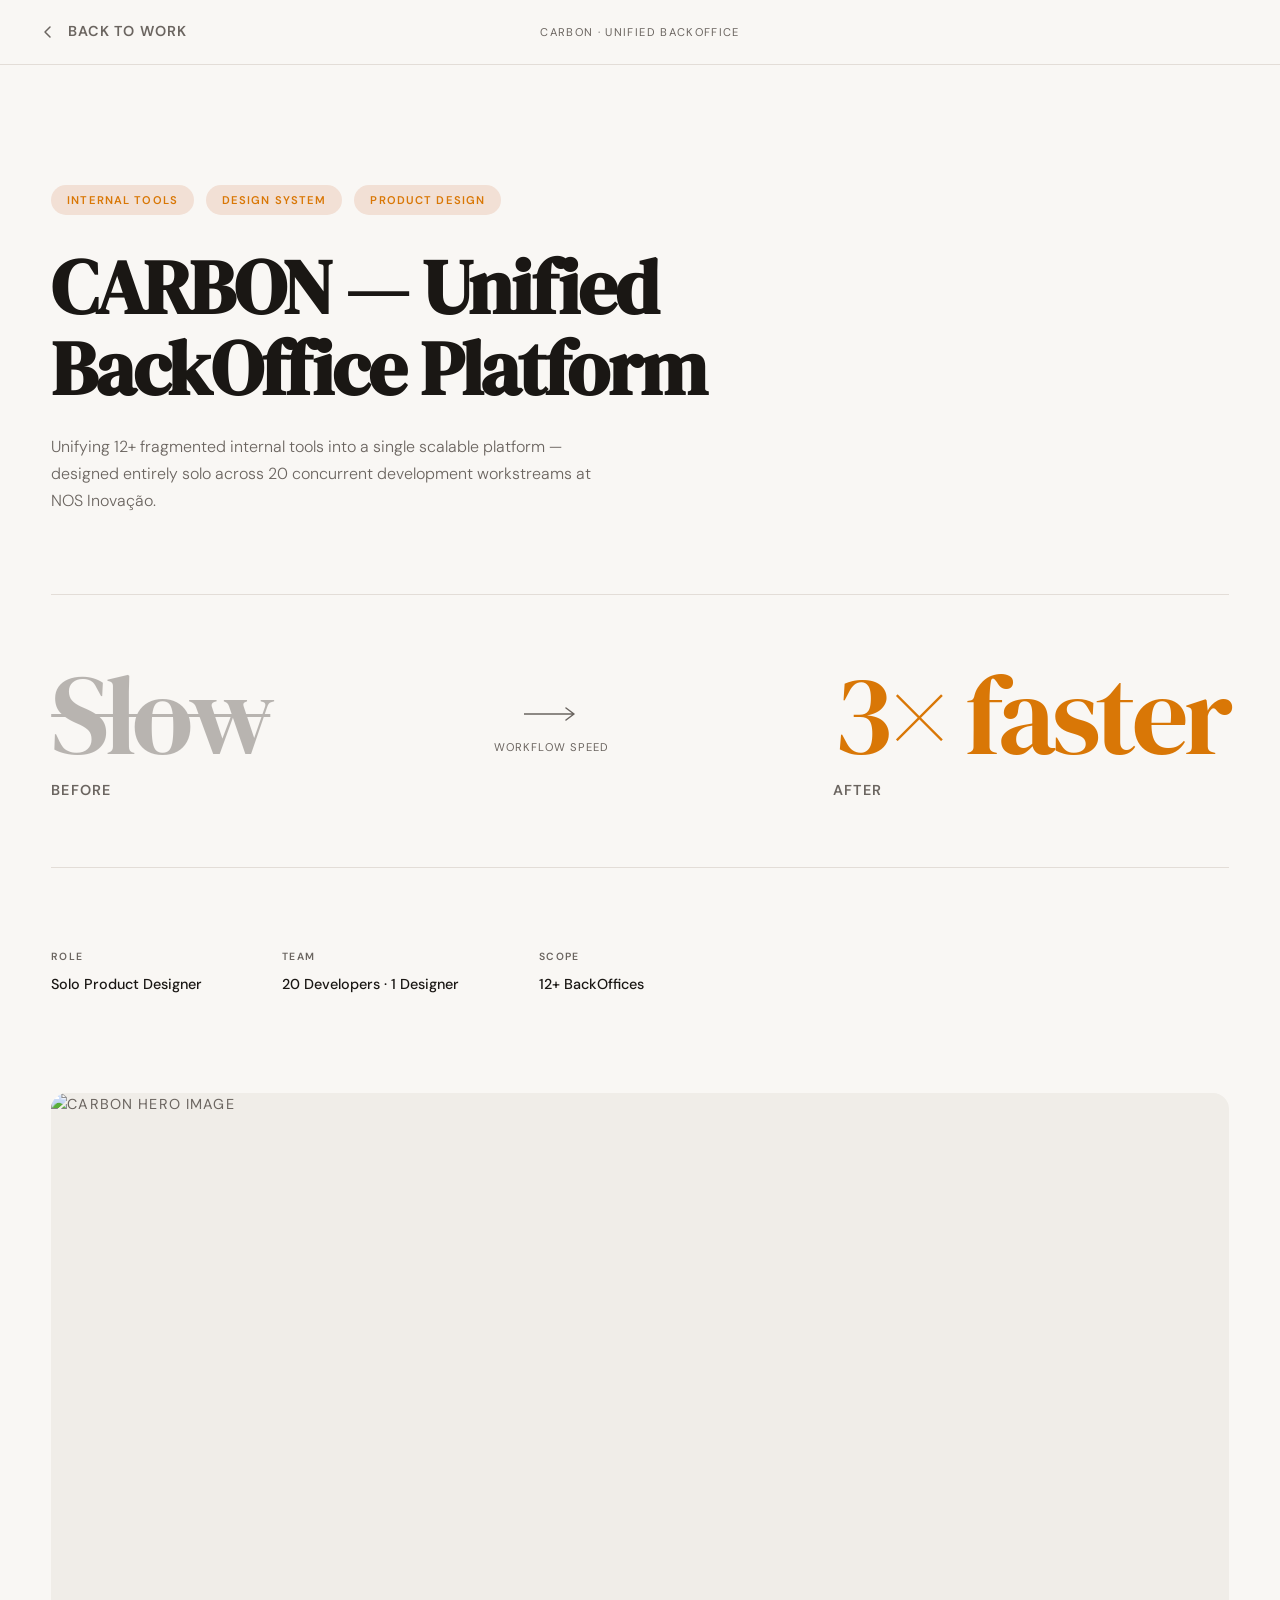
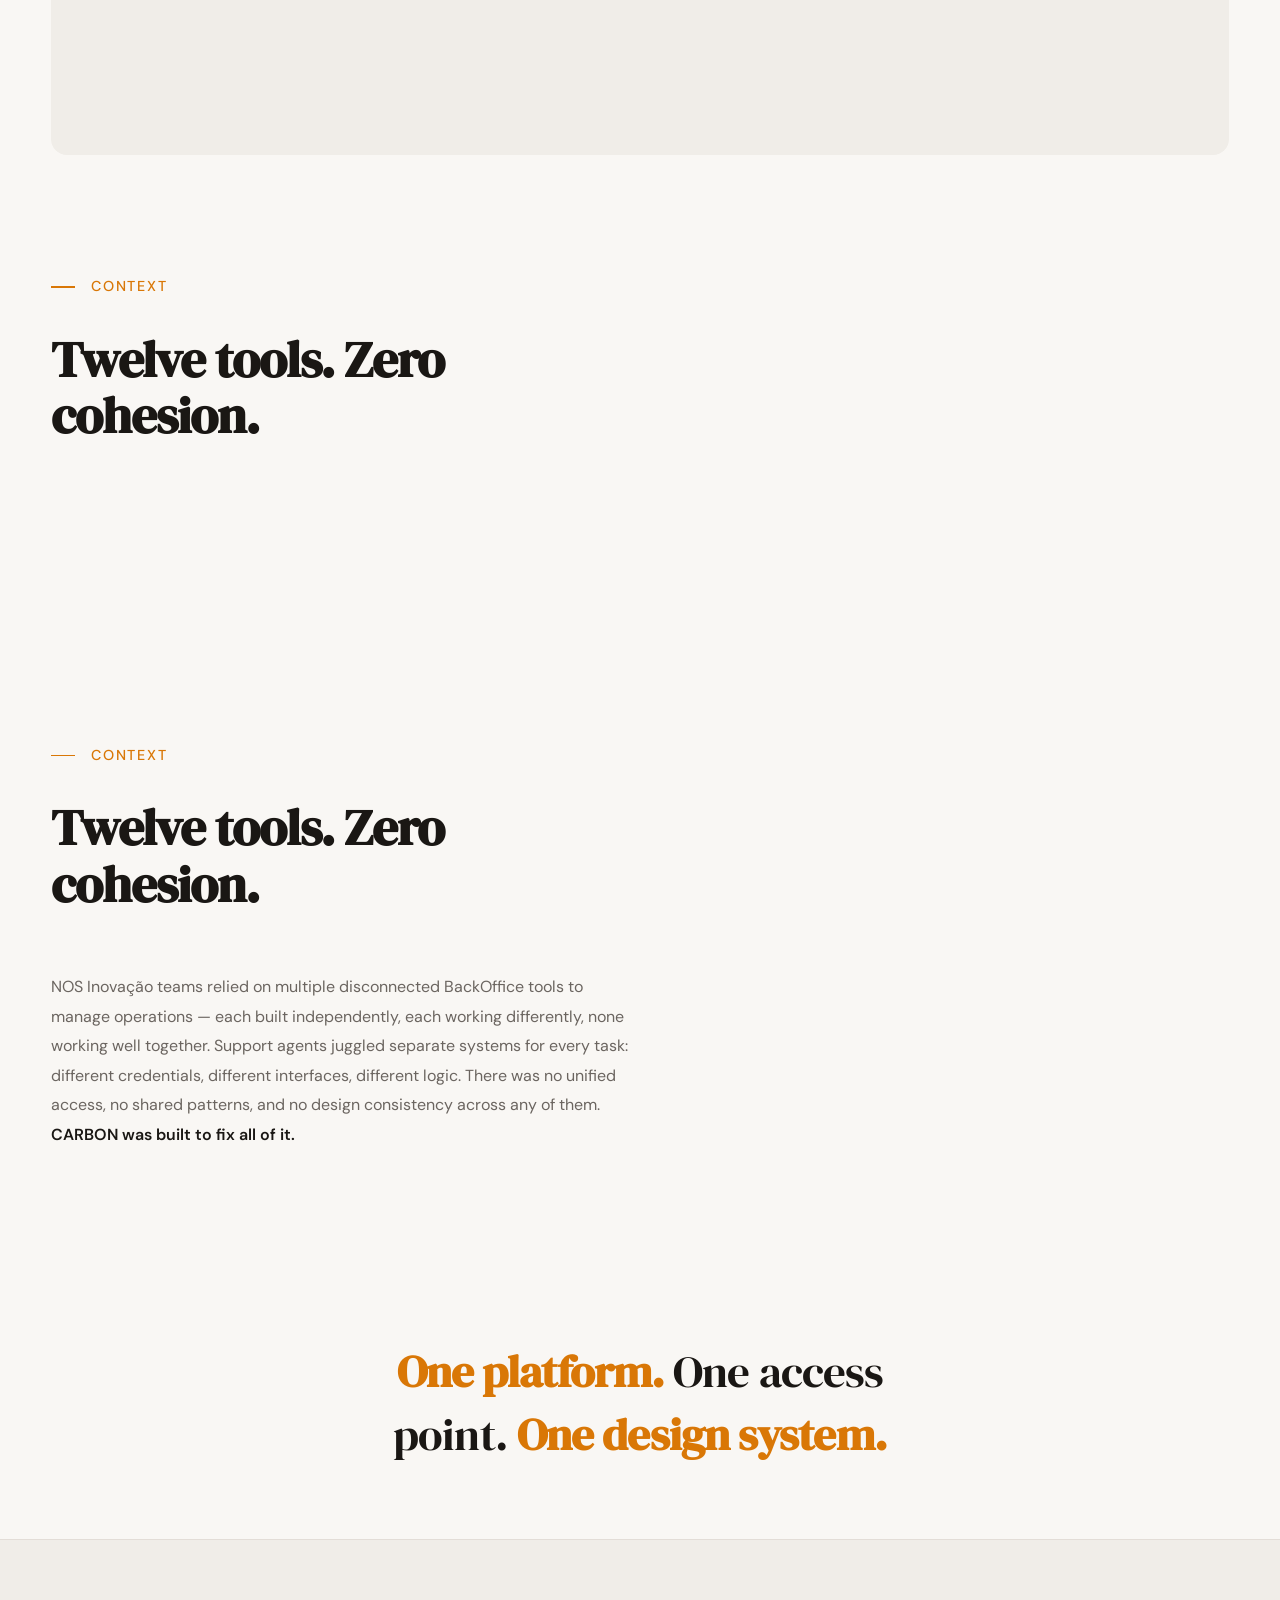
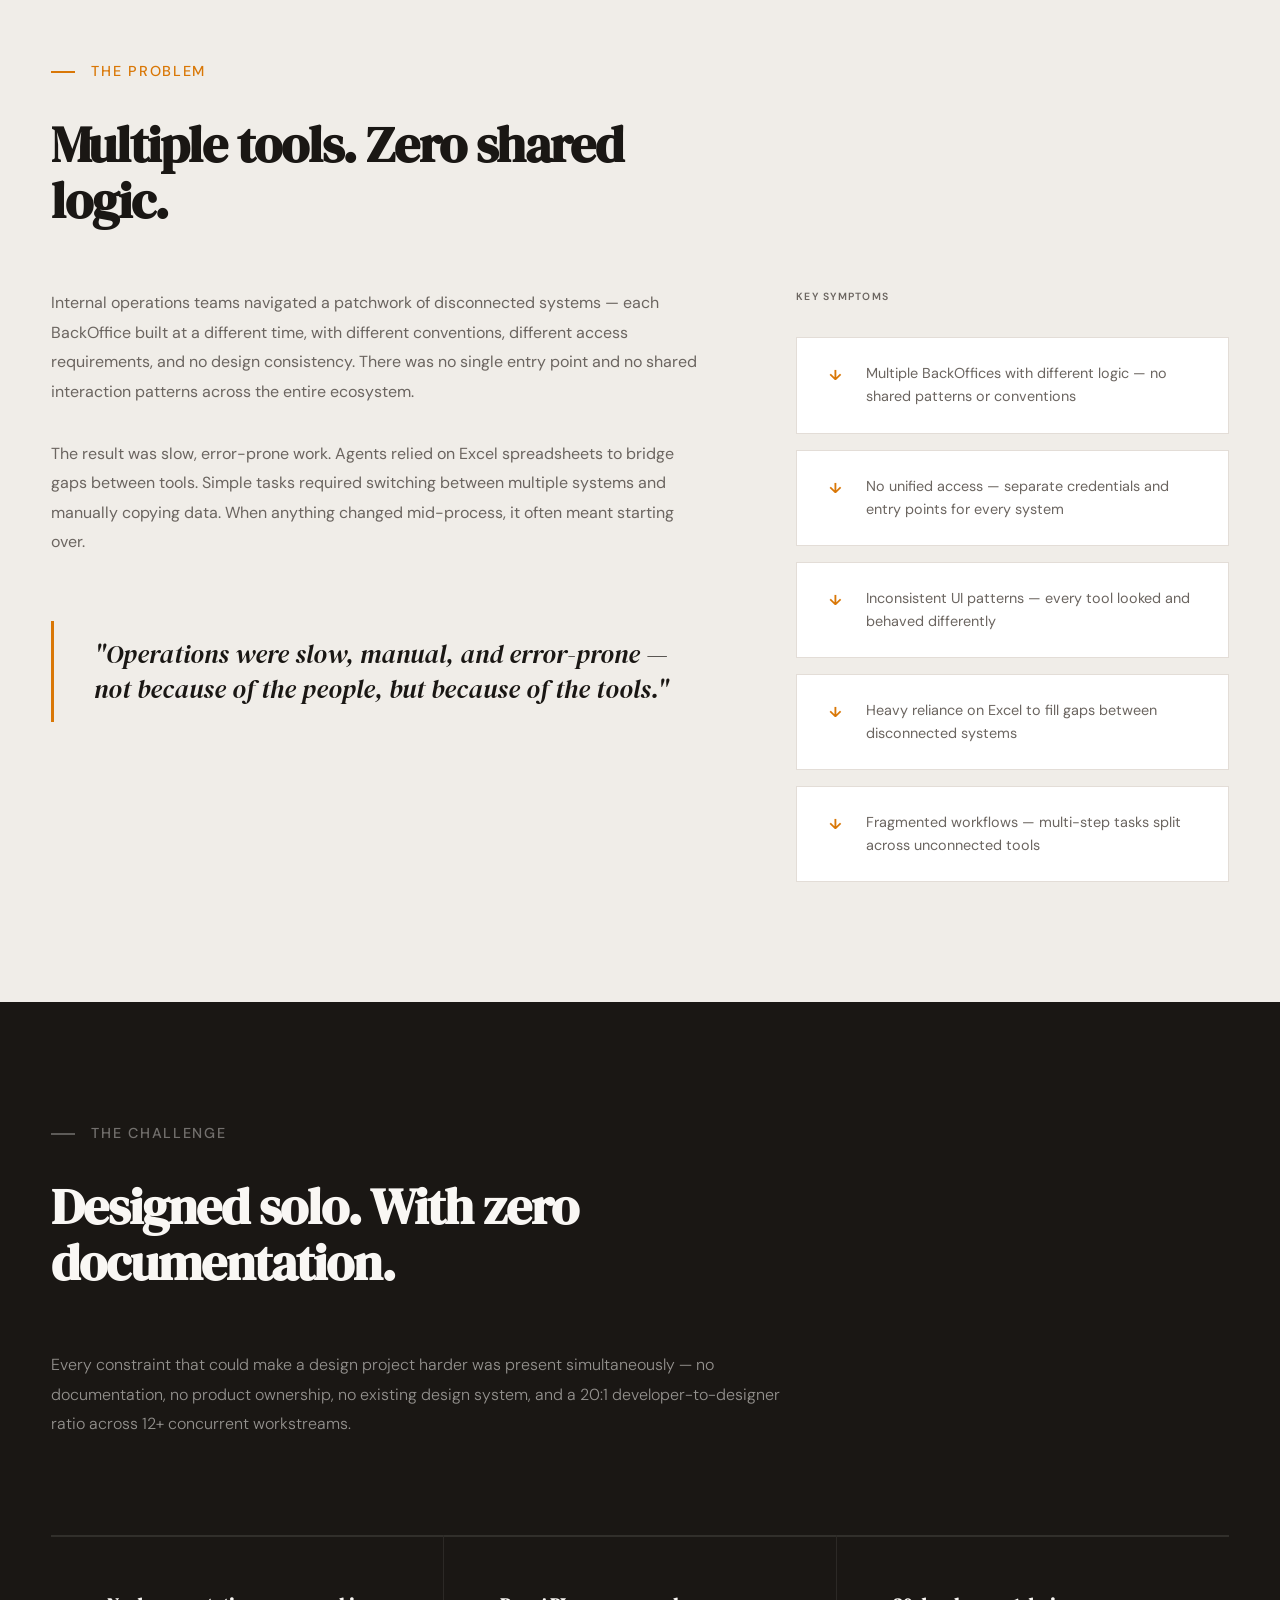
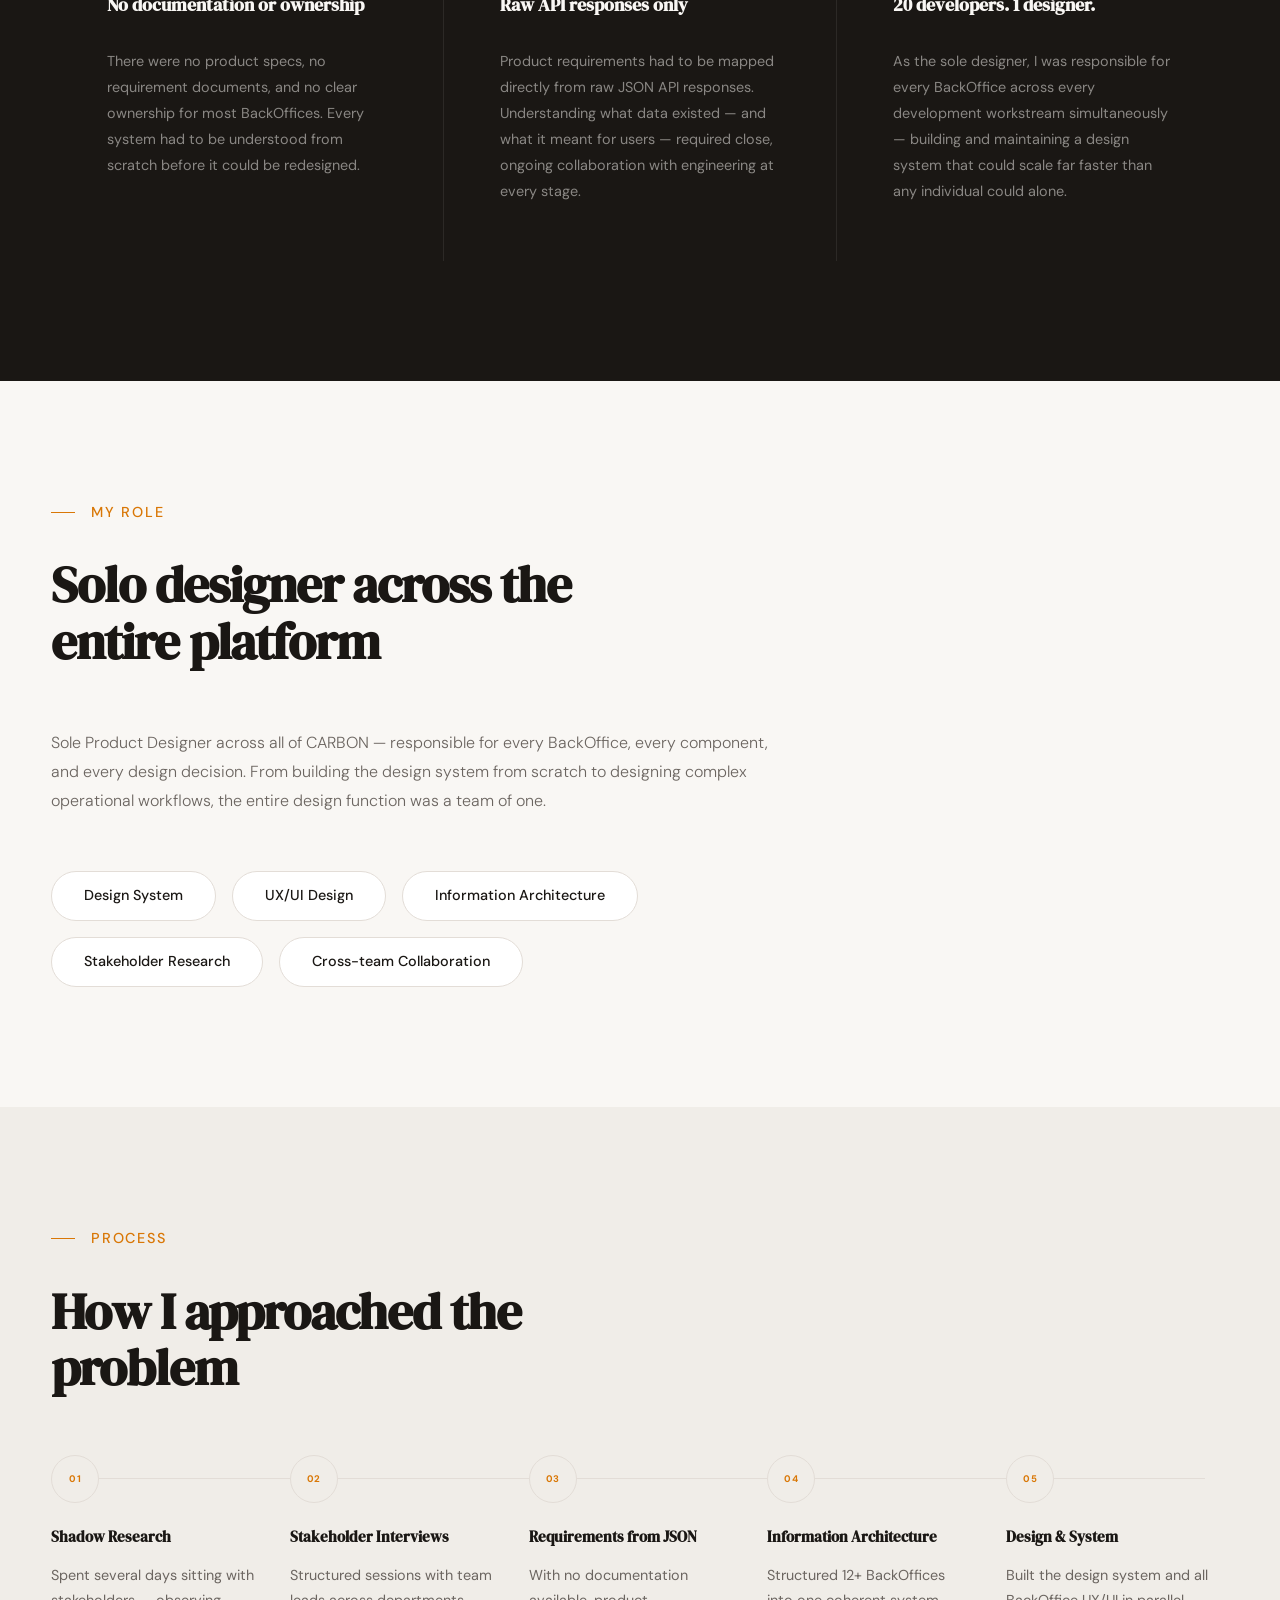
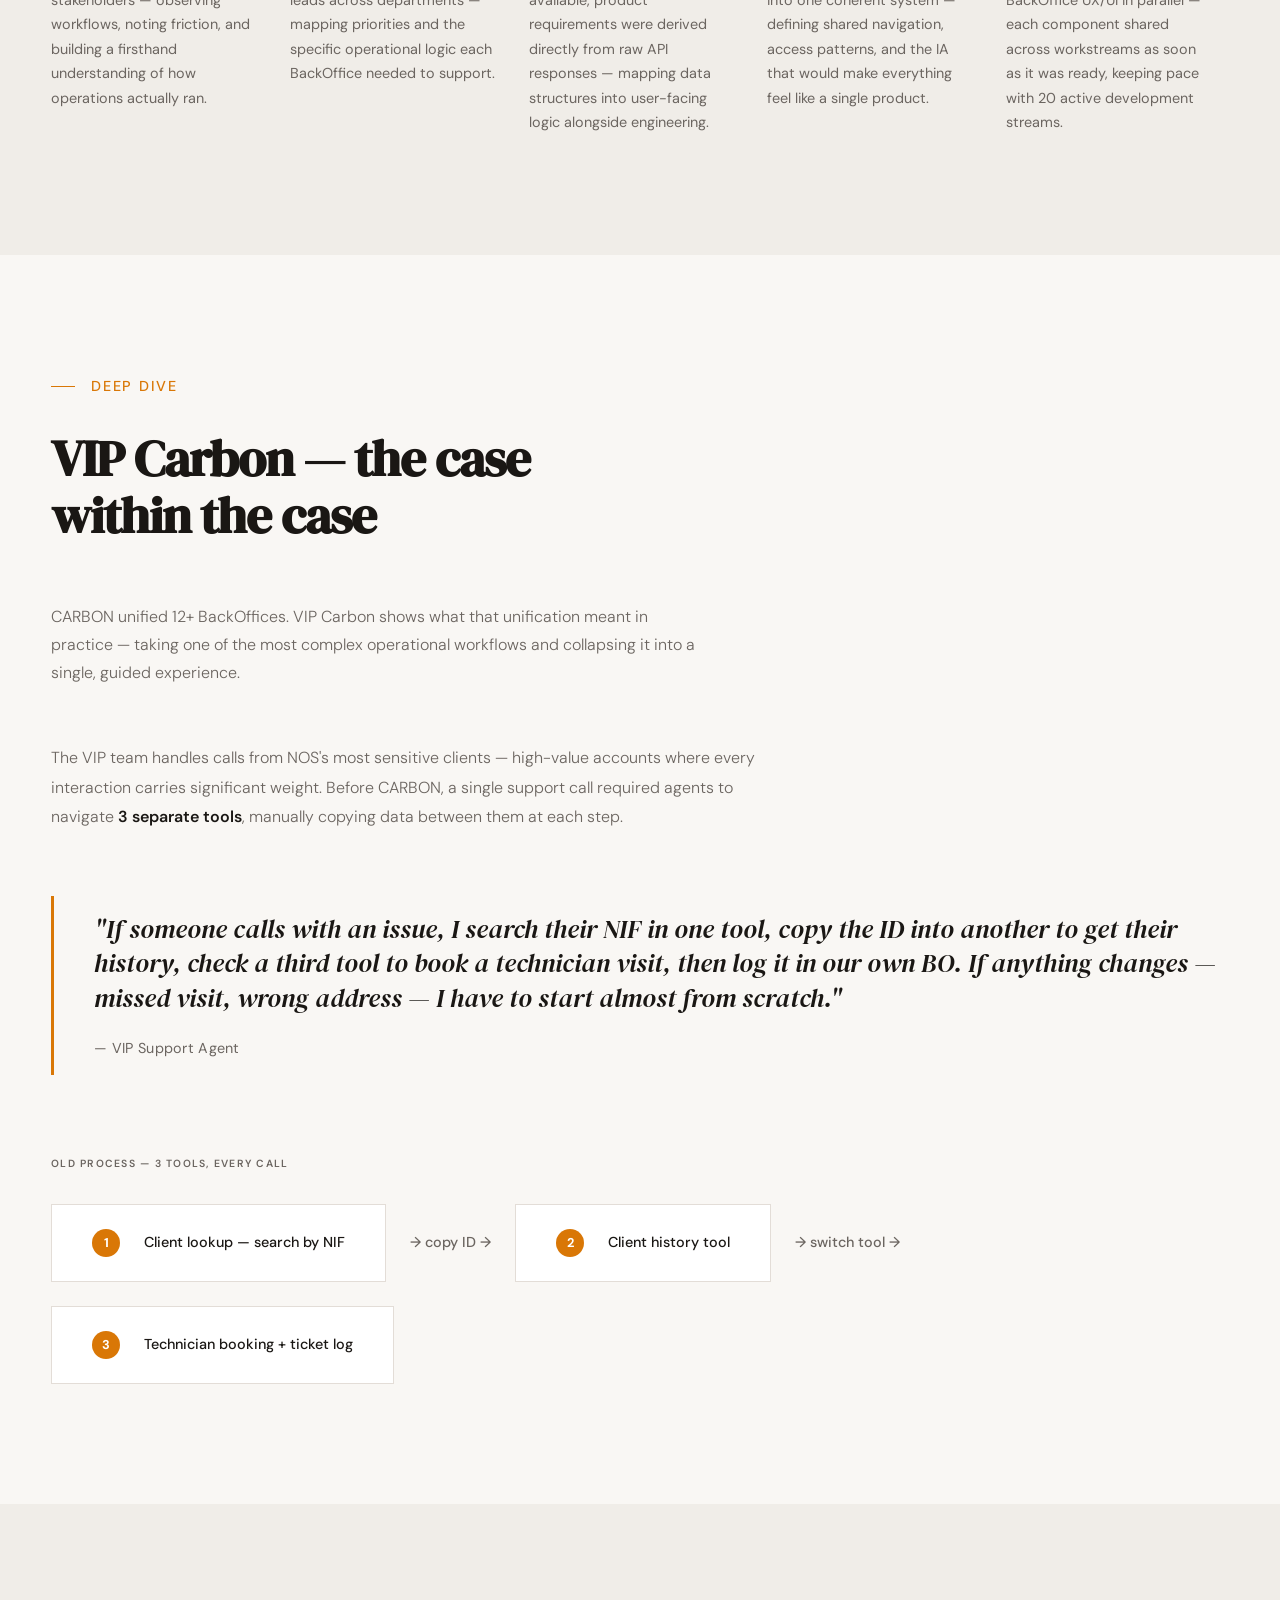
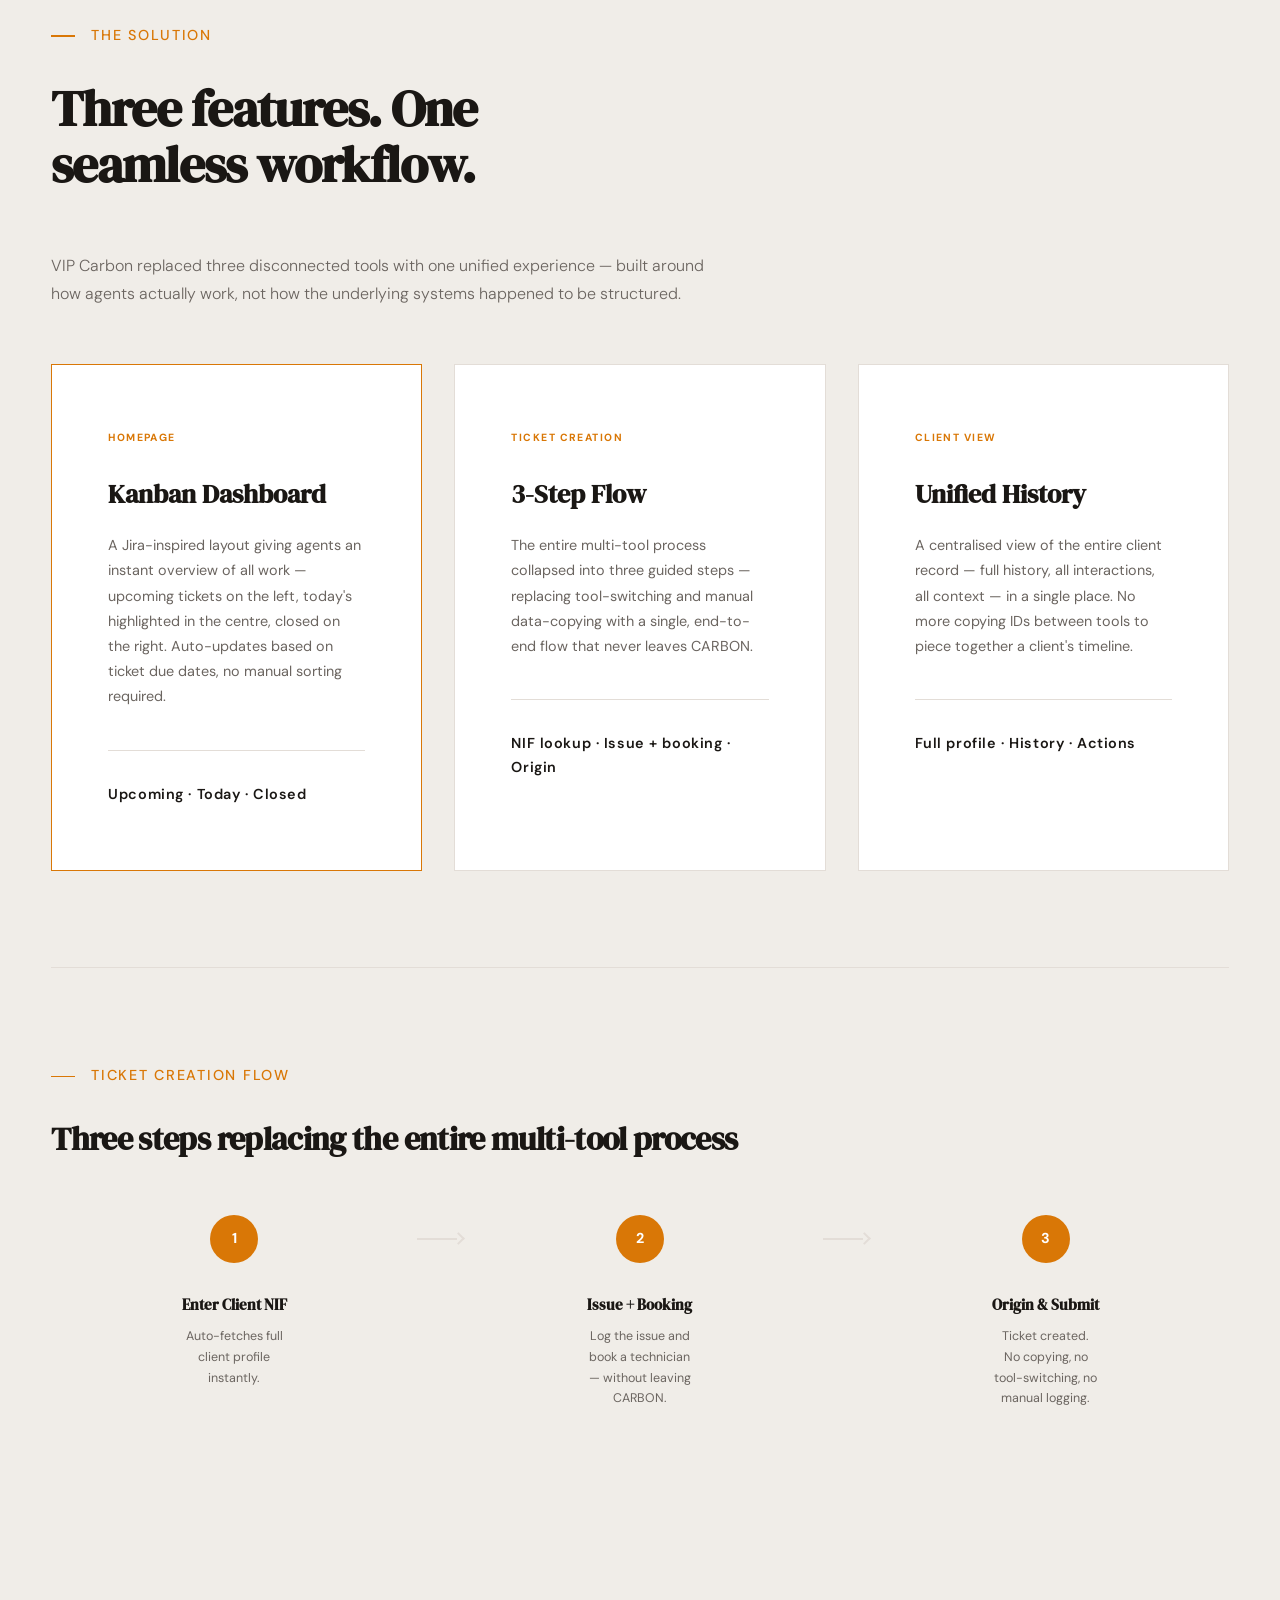
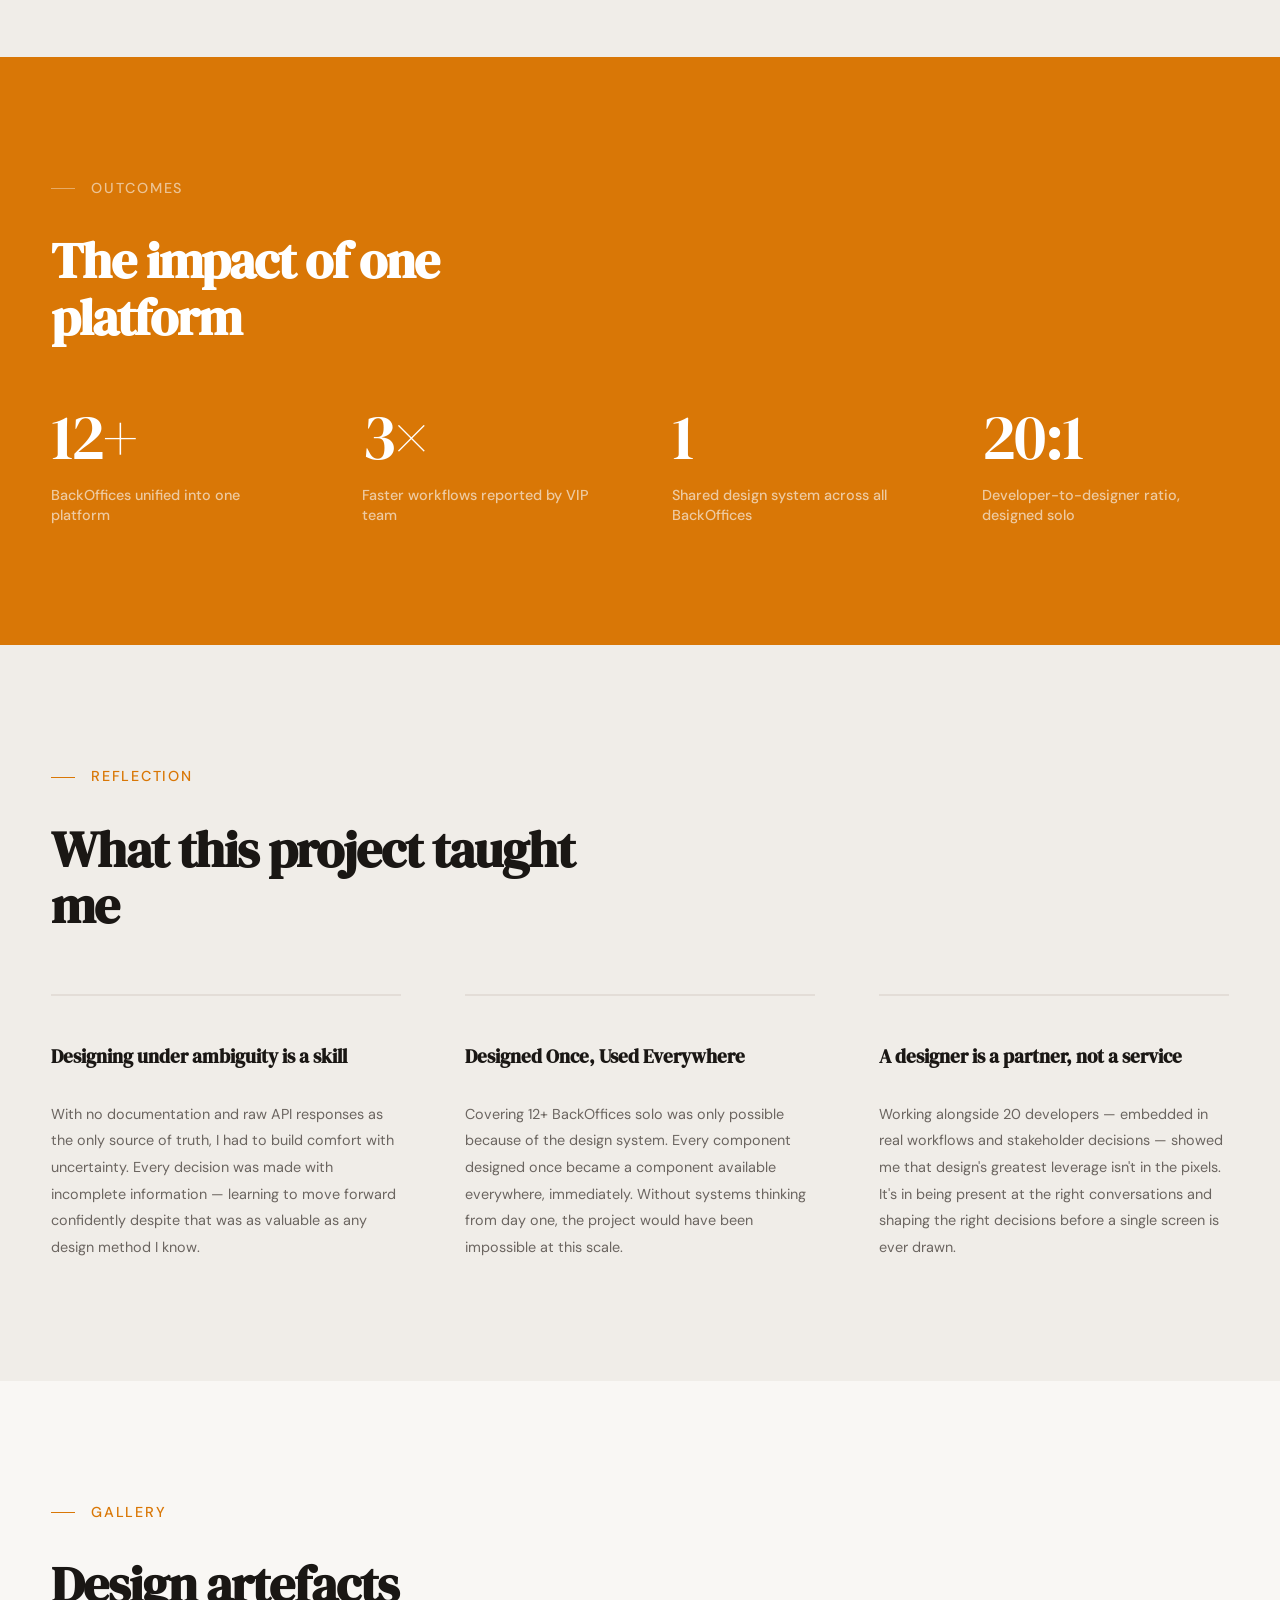
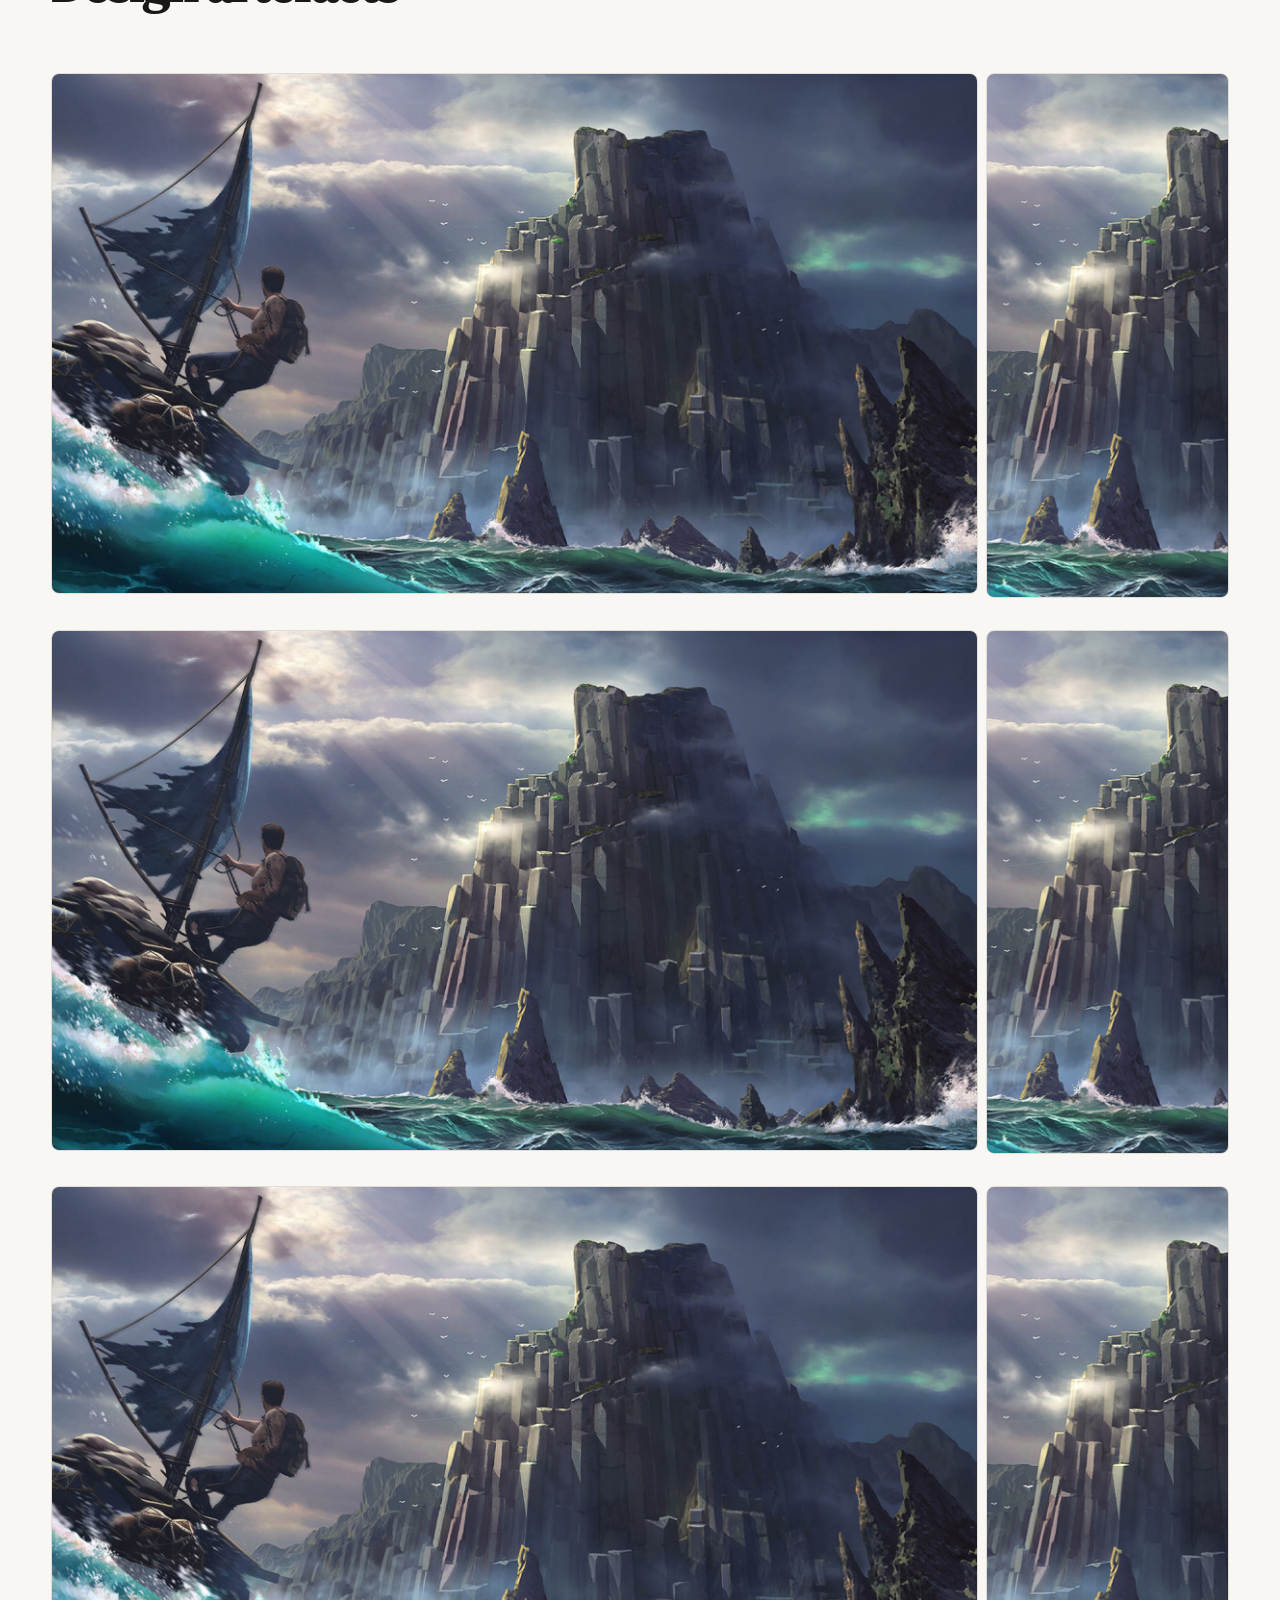
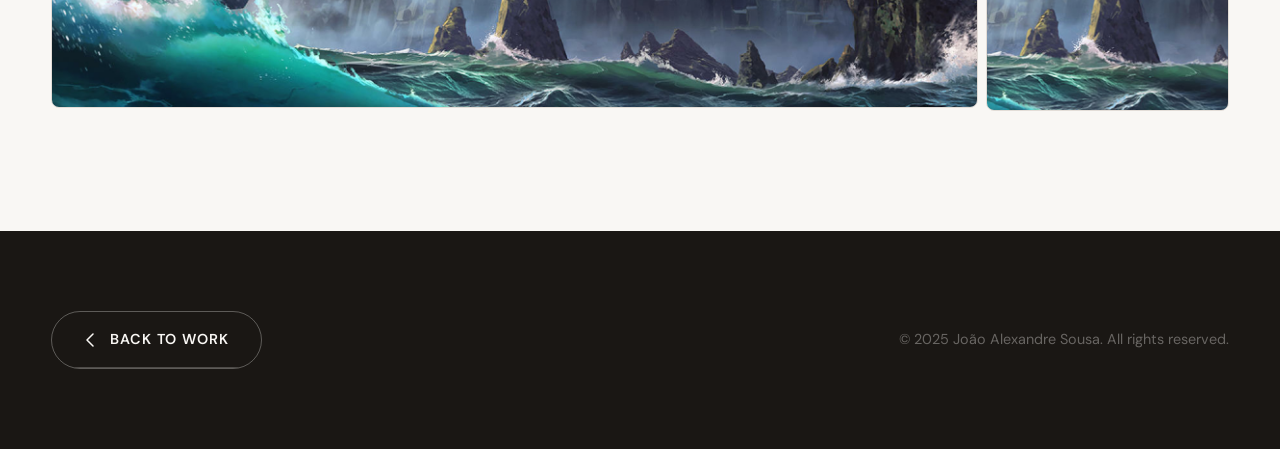
==== commit 8b987f85: "improved some stuff Co-authored-by: Copilot <copilot@github.com>" ====
--- a/carbon.html
+++ b/carbon.html
@@ -84,12 +84,17 @@
       <!-- Hero image -->
       <div class="container">
         <div class="proj-hero-img" aria-label="Project hero image placeholder">
-          <svg width="40" height="40" viewBox="0 0 40 40" fill="none" aria-hidden="true">
-            <rect x="4" y="4" width="32" height="32" rx="2" stroke="currentColor" stroke-width="1.5"/>
-            <circle cx="14" cy="16" r="4" stroke="currentColor" stroke-width="1.5"/>
-            <path d="M4 28l8-6 6 5 6-7 12 9" stroke="currentColor" stroke-width="1.5" stroke-linecap="round" stroke-linejoin="round"/>
-          </svg>
-          <span>Hero Image Placeholder</span>
+          <img src="assets/carbon/card_img_carbon.png" alt="CARBON Hero image">
+        </div>
+      </div>
+    </section>
+
+    <!-- ─── OVERVIEW ─── -->
+    <section class="proj-section" aria-labelledby="sec-overview">
+      <div class="container">
+        <div class="proj-section__header reveal">
+          <p class="section-label">Context</p>
+          <h2 id="sec-overview" class="proj-section__title">Twelve tools. Zero cohesion.</h2>
         </div>
       </div>
     </section>
@@ -105,17 +110,6 @@
           <p class="proj-overview__text reveal">
             NOS Inovação teams relied on multiple disconnected BackOffice tools to manage operations — each built independently, each working differently, none working well together. Support agents juggled separate systems for every task: different credentials, different interfaces, different logic. There was no unified access, no shared patterns, and no design consistency across any of them. <strong>CARBON was built to fix all of it.</strong>
           </p>
-         <!--  <div class="proj-ecosystem reveal reveal-delay-1" aria-label="CARBON platform scope">
-            <div class="ecosystem-hub" aria-label="CARBON — unified internal platform">CARBON</div>
-            <p class="ecosystem-label">One platform for</p>
-            <div class="ecosystem-spokes" aria-label="BackOffice areas">
-              <span>VIP Support</span>
-              <span>Billing</span>
-              <span>Technicians</span>
-              <span>Contracts</span>
-              <span>12+ More</span>
-            </div>
-          </div> -->
         </div>
       </div>
     </section>
--- a/css/project.css
+++ b/css/project.css
@@ -216,6 +216,7 @@
   width: 100%;
   aspect-ratio: 16/9;
   height: auto;
+  position: relative;
   background: var(--col-surface);
   display: flex;
   align-items: center;
@@ -228,6 +229,14 @@
   margin-top: calc(var(--space) * 2);
   border-radius: 16px;
   overflow: hidden;
+}
+
+.proj-hero-img img {
+  width: 100%;
+  height: 100%;
+  object-fit: cover;
+  position: absolute;
+  inset: 0;
 }
 
 /* ─── OVERVIEW ─── */
